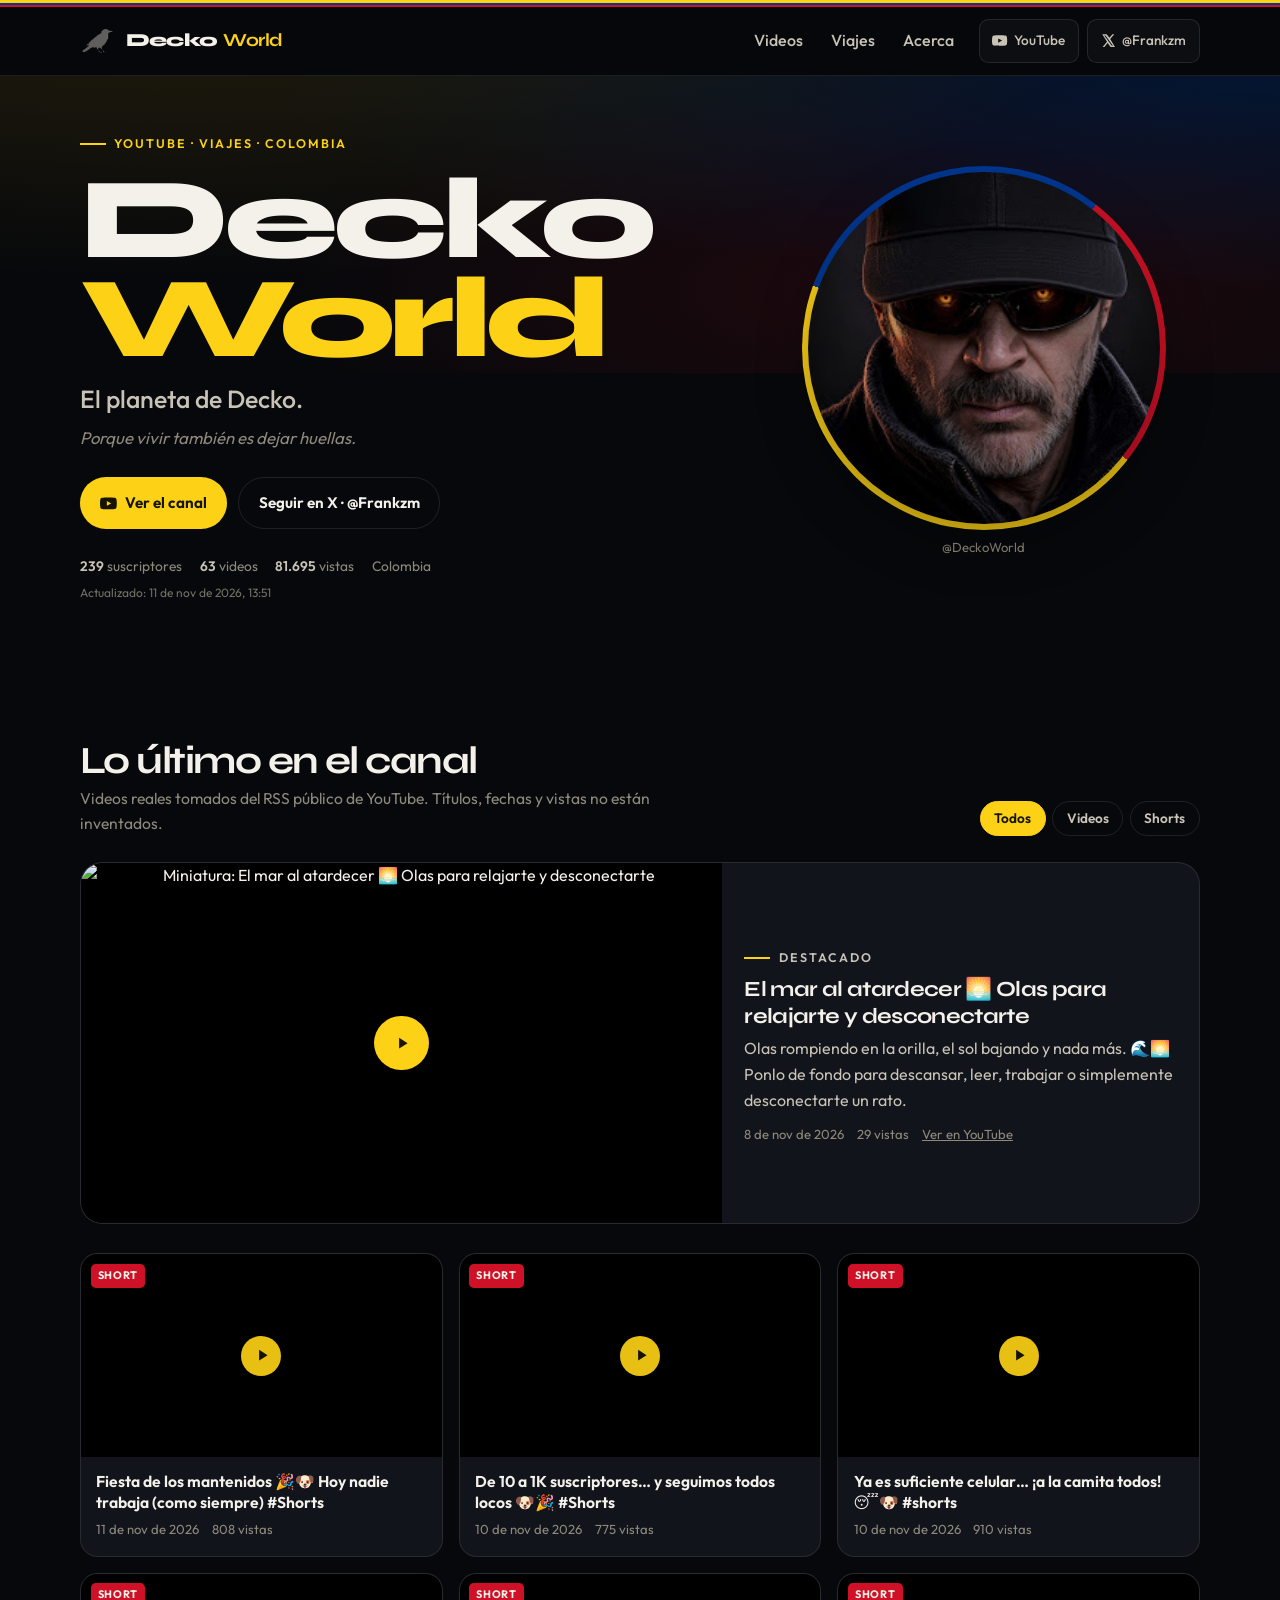
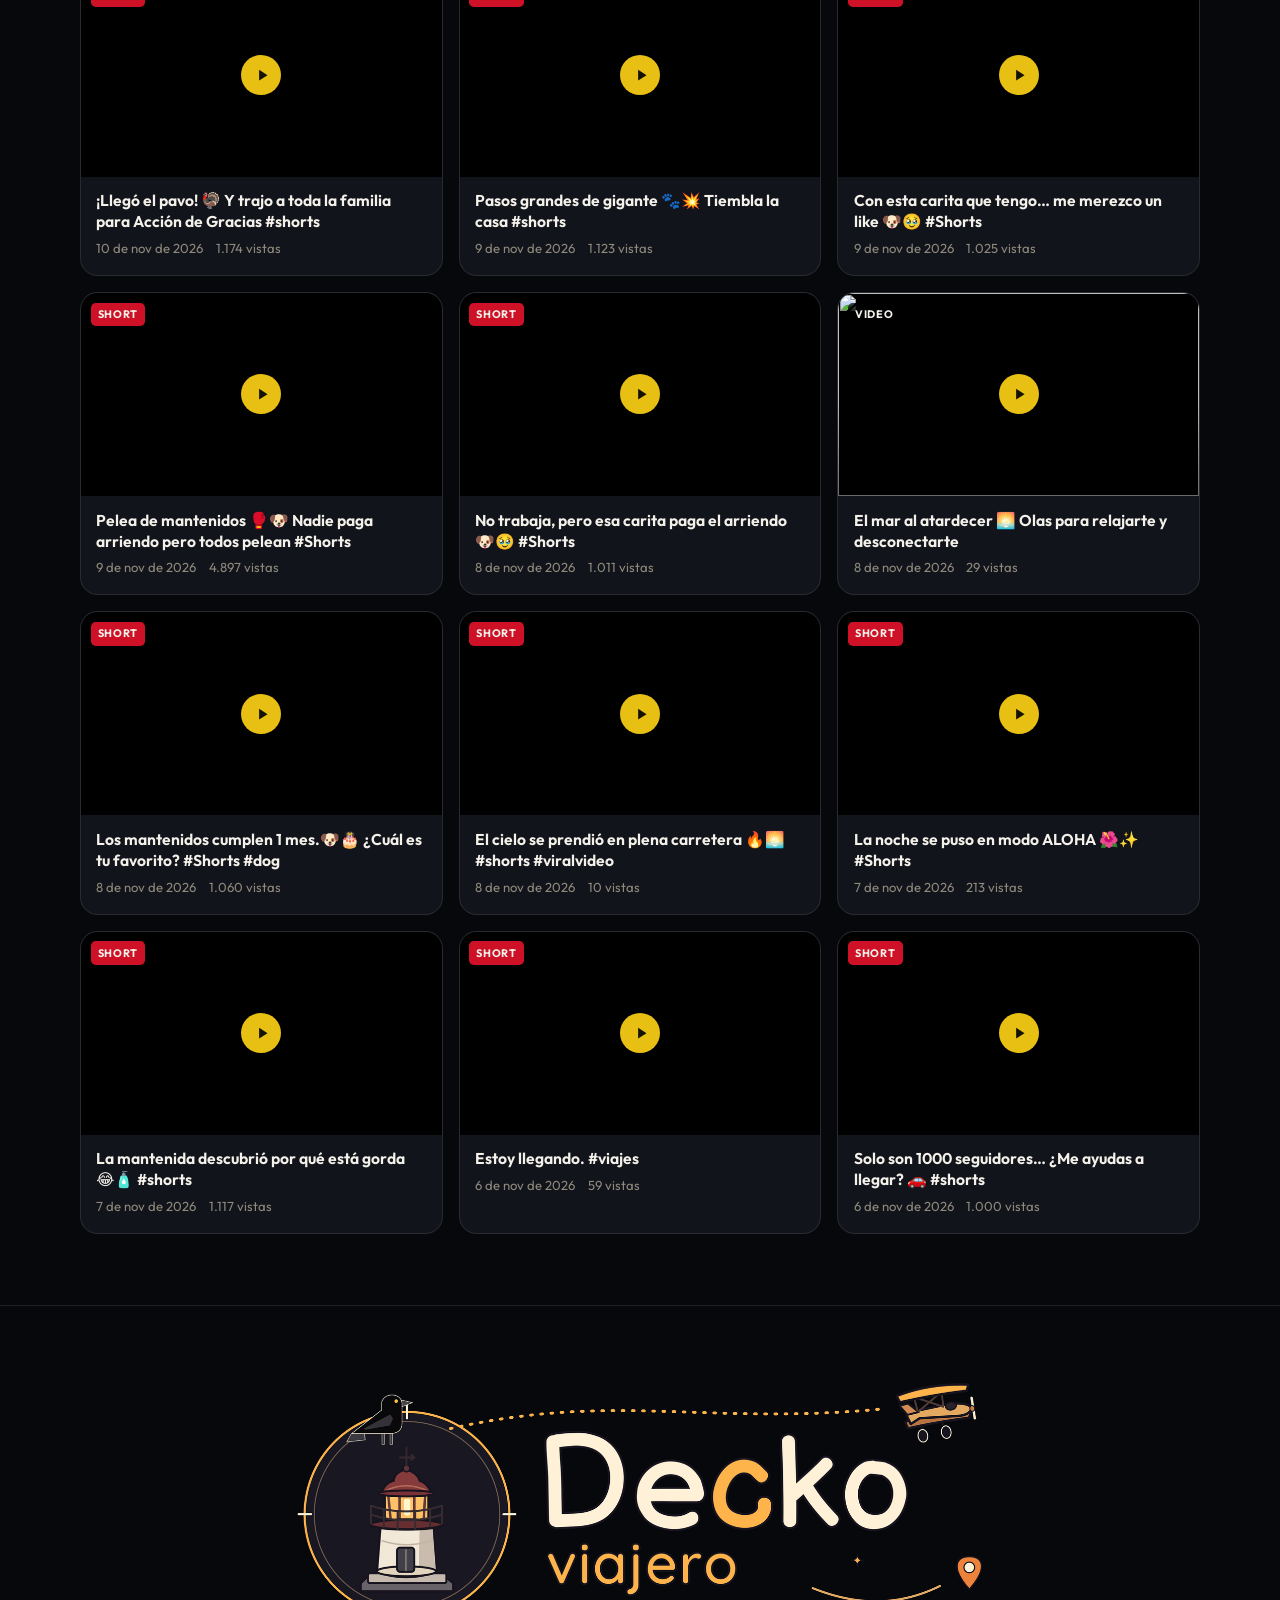
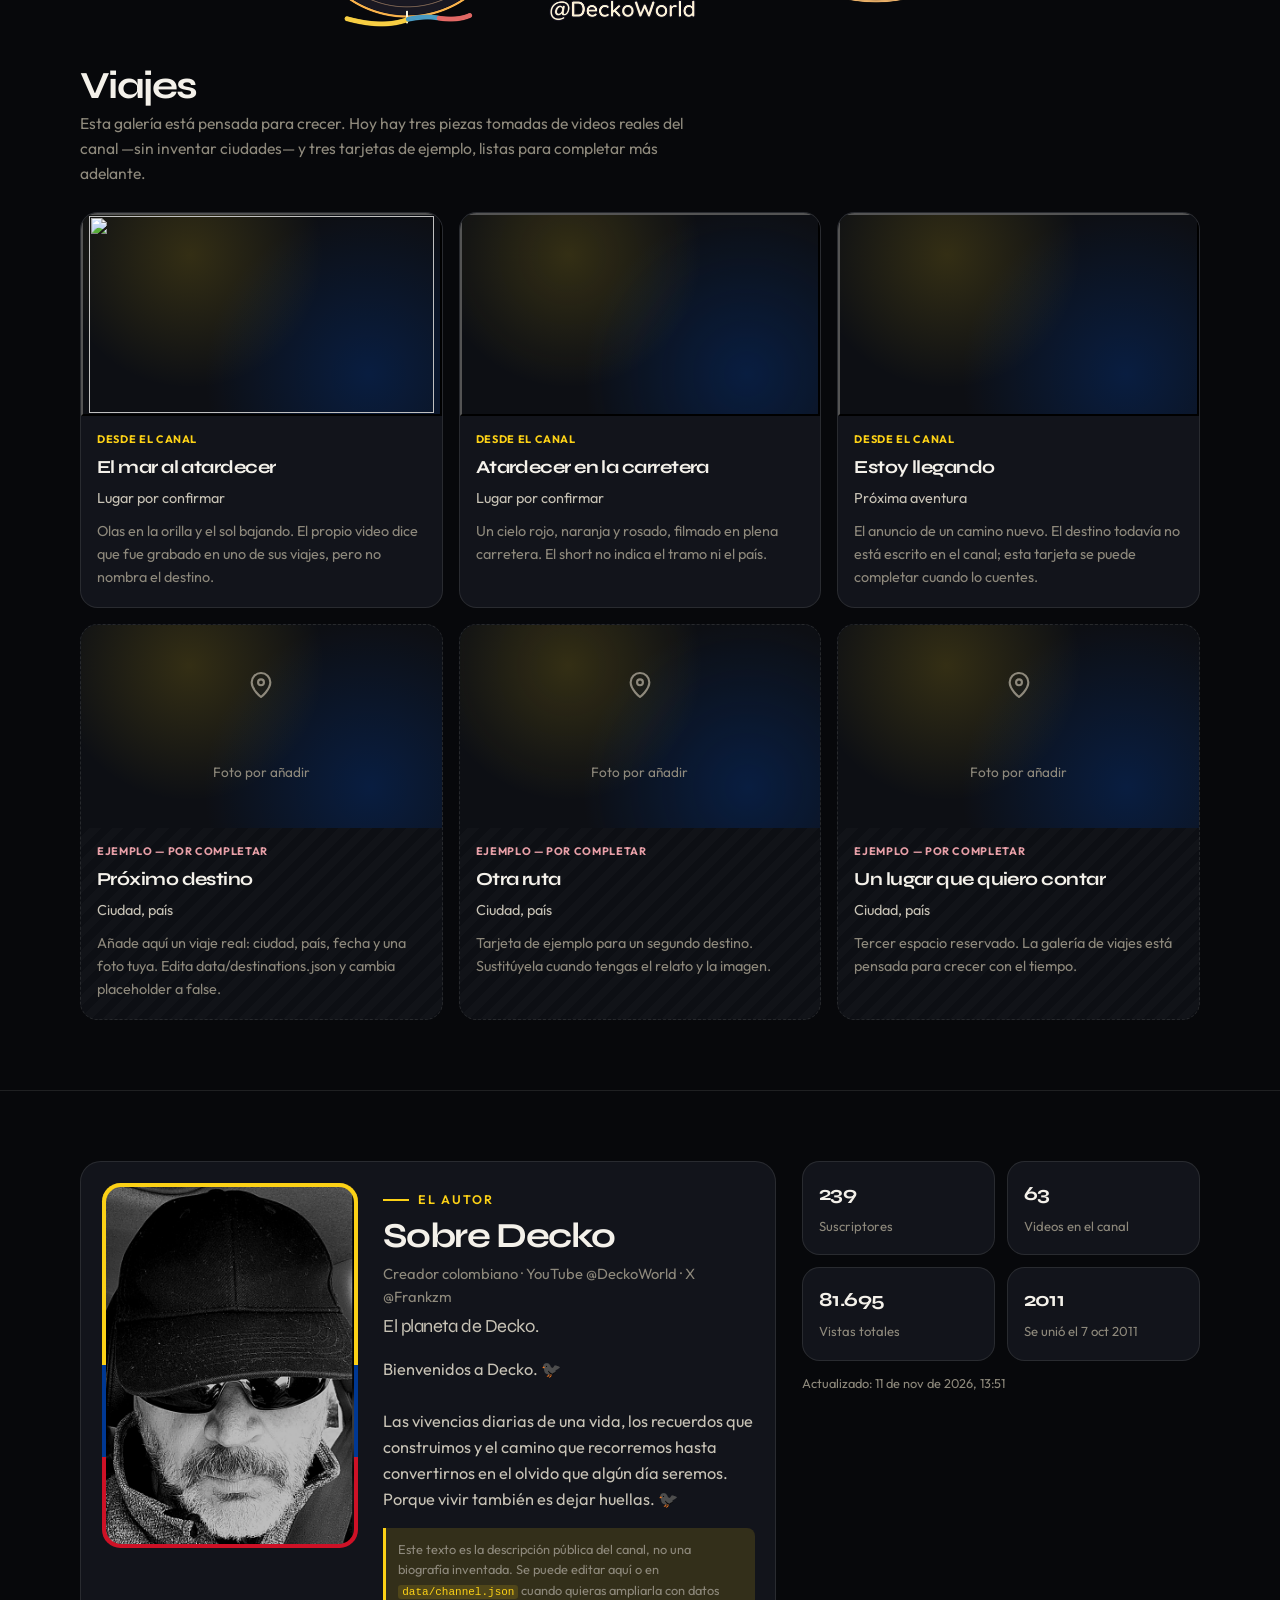
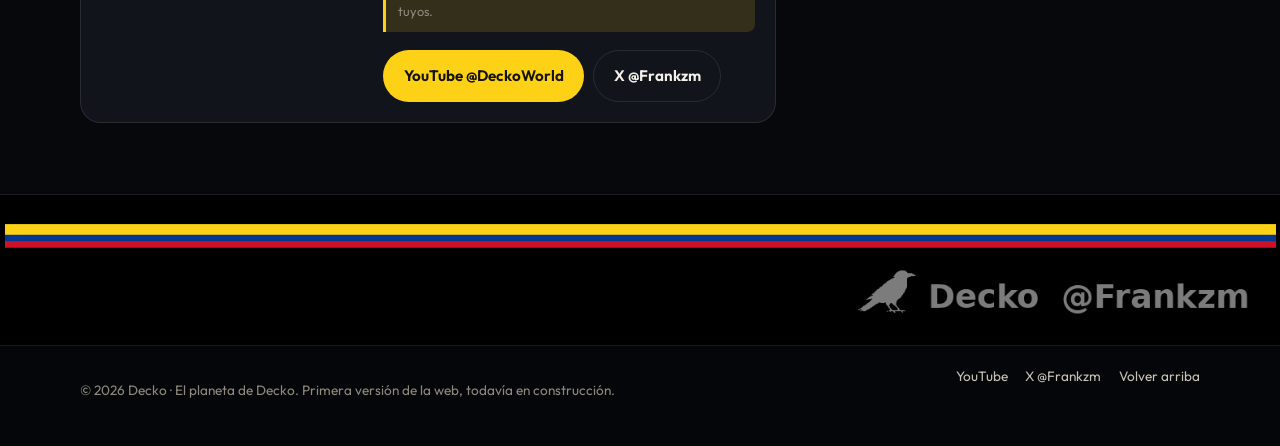
==== index.html @ 535eef6f "Preparar SEO para registrar el sitio en Google. Añade sitemap, robots.txt, canonical, descripción y " ====
<!DOCTYPE html>
<html lang="es">
<head>
  <meta charset="utf-8">
  <meta name="viewport" content="width=device-width, initial-scale=1">
  <title>Decko World · El planeta de Decko — Viajes y YouTube desde Colombia</title>
  <meta name="description" content="Decko World, El planeta de Decko: videos de YouTube, viajes y el sello Decko viajero. Creador colombiano en @DeckoWorld y X @Frankzm. Porque vivir también es dejar huellas.">
  <meta name="theme-color" content="#07080b">
  <link rel="canonical" href="https://decko-xu.github.io/deckoworld/">
  <meta property="og:title" content="Decko World · El planeta de Decko — Viajes y YouTube desde Colombia">
  <meta property="og:description" content="Decko World, El planeta de Decko: videos de YouTube, viajes y el sello Decko viajero. Creador colombiano en @DeckoWorld y X @Frankzm.">
  <meta property="og:type" content="website">
  <meta property="og:locale" content="es_CO">
  <meta property="og:url" content="https://decko-xu.github.io/deckoworld/">
  <meta property="og:image" content="https://decko-xu.github.io/deckoworld/assets/decko-viajero-og.jpg">
  <meta property="og:image:alt" content="Decko viajero @DeckoWorld">
  <meta property="og:image:width" content="1200">
  <meta property="og:image:height" content="630">
  <meta name="twitter:card" content="summary_large_image">
  <meta name="twitter:title" content="Decko World · El planeta de Decko — Viajes y YouTube desde Colombia">
  <meta name="twitter:description" content="Decko World, El planeta de Decko: videos de YouTube, viajes y el sello Decko viajero. Creador colombiano en @DeckoWorld y X @Frankzm.">
  <meta name="twitter:image" content="https://decko-xu.github.io/deckoworld/assets/decko-viajero-og.jpg">
  <link rel="icon" type="image/png" sizes="32x32" href="assets/favicon-32.png">
  <link rel="icon" type="image/png" sizes="16x16" href="assets/favicon-16.png">
  <link rel="apple-touch-icon" href="assets/apple-touch.png">
  <link rel="preconnect" href="https://fonts.googleapis.com">
  <link rel="preconnect" href="https://fonts.gstatic.com" crossorigin>
  <link rel="preconnect" href="https://i.ytimg.com">
  <link href="https://fonts.googleapis.com/css2?family=Outfit:wght@300;400;500;600;700&family=Syne:wght@600;700;800&display=swap" rel="stylesheet">
  <link rel="stylesheet" href="css/styles.css">
  <script type="application/ld+json">
  {
    "@context": "https://schema.org",
    "@graph": [
      {
        "@type": "WebSite",
        "name": "Decko World",
        "alternateName": ["El planeta de Decko", "Decko viajero"],
        "url": "https://decko-xu.github.io/deckoworld/",
        "inLanguage": "es",
        "description": "Decko World, El planeta de Decko: videos de YouTube, viajes y el sello Decko viajero desde Colombia.",
        "publisher": { "@id": "https://decko-xu.github.io/deckoworld/#person" }
      },
      {
        "@type": "Person",
        "@id": "https://decko-xu.github.io/deckoworld/#person",
        "name": "Decko",
        "alternateName": "Decko viajero",
        "url": "https://decko-xu.github.io/deckoworld/",
        "nationality": "CO",
        "sameAs": [
          "https://www.youtube.com/@DeckoWorld",
          "https://x.com/Frankzm"
        ]
      }
    ]
  }
  </script>
</head>
<body>
  <a class="skip" href="#contenido">Saltar al contenido</a>
  <div class="flag-bar" role="presentation"></div>

  <header class="site-header">
    <div class="wrap nav">
      <a class="logo" href="#inicio">
        <img class="logo-crow" src="assets/crow.png" alt="" width="64" height="48">
        <span>Decko <em>World</em></span>
      </a>
      <button class="menu-btn" type="button" aria-expanded="false" aria-controls="menu" data-menu-btn>
        <span class="burger" aria-hidden="true"><span></span><span></span><span></span></span>
        Menú
      </button>
      <nav class="site-nav" id="menu" data-menu>
        <a href="#videos">Videos</a>
        <a href="#viajes">Viajes</a>
        <a href="#acerca">Acerca</a>
        <div class="nav-social">
          <a class="chip-link" href="https://www.youtube.com/@DeckoWorld" target="_blank" rel="noopener noreferrer">
            <svg viewBox="0 0 24 24" aria-hidden="true"><path d="M23.5 6.2a3 3 0 0 0-2.1-2.1C19.5 3.6 12 3.6 12 3.6s-7.5 0-9.4.5A3 3 0 0 0 .5 6.2 31 31 0 0 0 0 12a31 31 0 0 0 .5 5.8 3 3 0 0 0 2.1 2.1c1.9.5 9.4.5 9.4.5s7.5 0 9.4-.5a3 3 0 0 0 2.1-2.1A31 31 0 0 0 24 12a31 31 0 0 0-.5-5.8zM9.8 15.5v-7l6.2 3.5-6.2 3.5z"/></svg>
            YouTube
          </a>
          <a class="chip-link" href="https://x.com/Frankzm" target="_blank" rel="noopener noreferrer">
            <svg viewBox="0 0 24 24" aria-hidden="true"><path d="M18.2 2H21l-6.5 7.4L22 22h-6.8l-4.7-6.2L5.3 22H2.5l7-8L2 2h7l4.2 5.6L18.2 2zm-1.2 18h1.9L7.1 3.9H5.1L17 20z"/></svg>
            @Frankzm
          </a>
        </div>
      </nav>
    </div>
  </header>

  <main id="contenido">
    <section class="hero" id="inicio">
      <div class="wrap hero-grid">
        <div>
          <p class="kicker">YouTube · Viajes · Colombia</p>
          <h1>Decko <span>World</span></h1>
          <p class="hero-sub">El planeta de Decko.</p>
          <p class="hero-tag">Porque vivir también es dejar huellas.</p>
          <div class="hero-actions">
            <a class="btn btn-primary" href="https://www.youtube.com/@DeckoWorld" target="_blank" rel="noopener noreferrer">
              <svg viewBox="0 0 24 24" aria-hidden="true"><path d="M23.5 6.2a3 3 0 0 0-2.1-2.1C19.5 3.6 12 3.6 12 3.6s-7.5 0-9.4.5A3 3 0 0 0 .5 6.2 31 31 0 0 0 0 12a31 31 0 0 0 .5 5.8 3 3 0 0 0 2.1 2.1c1.9.5 9.4.5 9.4.5s7.5 0 9.4-.5a3 3 0 0 0 2.1-2.1A31 31 0 0 0 24 12a31 31 0 0 0-.5-5.8zM9.8 15.5v-7l6.2 3.5-6.2 3.5z"/></svg>
              Ver el canal
            </a>
            <a class="btn btn-ghost" href="https://x.com/Frankzm" target="_blank" rel="noopener noreferrer">
              Seguir en X · @Frankzm
            </a>
          </div>
          <div class="hero-meta">
            <span><strong data-stat="subscribers">239</strong> suscriptores</span>
            <span><strong data-stat="videos">63</strong> videos</span>
            <span><strong data-stat="views">81.695</strong> vistas</span>
            <span>Colombia</span>
            <span class="hero-note" data-updated>Actualizado: 11 nov 2026, 13:51</span>
          </div>
        </div>
        <figure class="hero-portrait">
          <div class="hero-photo">
            <img src="assets/avatar.jpg" width="240" height="240" alt="Retrato de Decko, el avatar oficial del canal El planeta de Decko.">
          </div>
          <figcaption>@DeckoWorld</figcaption>
        </figure>
      </div>
    </section>

    <section class="section" id="videos">
      <div class="wrap">
        <div class="section-head">
          <div>
            <h2>Lo último en el canal</h2>
            <p class="lede">Videos reales tomados del RSS público de YouTube. Títulos, fechas y vistas no están inventados.</p>
          </div>
          <div class="filters" role="tablist" aria-label="Filtrar videos">
            <button class="filter-btn is-active" type="button" data-filter="all">Todos</button>
            <button class="filter-btn" type="button" data-filter="video">Videos</button>
            <button class="filter-btn" type="button" data-filter="short">Shorts</button>
          </div>
        </div>

        <article class="featured" data-featured hidden>
          <button class="featured-media" type="button" data-open-video>
            <img alt="" data-featured-thumb>
            <span class="play"><span class="play-icon"><svg viewBox="0 0 24 24" aria-hidden="true"><path d="M8 5v14l11-7z"/></svg></span></span>
          </button>
          <div class="featured-body">
            <p class="kicker" style="margin-bottom:0.5rem">Destacado</p>
            <h3 data-featured-title></h3>
            <p data-featured-desc></p>
            <div class="meta" data-featured-meta></div>
          </div>
        </article>

        <div class="video-grid" data-video-grid>
          <p class="empty-msg">Cargando los videos del canal…</p>
        </div>
      </div>
    </section>

    <section class="section" id="viajes">
      <div class="wrap">
        <div class="viajes-banner">
          <picture>
            <source srcset="assets/decko-viajero.webp" type="image/webp">
            <img src="assets/decko-viajero.png" width="1400" height="517" alt="Decko viajero @DeckoWorld, marca de viajes con faro, cuervo y avioneta.">
          </picture>
        </div>
        <div class="section-head">
          <div>
            <h2>Viajes</h2>
            <p class="lede">Esta galería está pensada para crecer. Hoy hay tres piezas tomadas de videos reales del canal —sin inventar ciudades— y tres tarjetas de ejemplo, listas para completar más adelante.</p>
          </div>
        </div>
        <div class="travel-grid" data-travel-grid>
          <p class="empty-msg">Cargando destinos…</p>
        </div>
      </div>
    </section>

    <section class="section" id="acerca">
      <div class="wrap about">
        <div class="about-card author-block">
          <figure class="author-portrait">
            <picture>
              <source srcset="assets/decko-autor.webp" type="image/webp">
              <img src="assets/decko-autor.jpg" width="556" height="800" alt="Retrato en blanco y negro de Decko, con gorra y gafas de sol.">
            </picture>
          </figure>
          <div class="author-copy">
            <p class="kicker">El autor</p>
            <h2>Sobre Decko</h2>
            <p class="author-role">Creador colombiano · YouTube @DeckoWorld · X @Frankzm</p>
            <p class="author-channel">El planeta de Decko.</p>
          <blockquote class="bio">Bienvenidos a Decko. 🐦‍⬛

Las vivencias diarias de una vida, los recuerdos que construimos y el camino que recorremos hasta convertirnos en el olvido que algún día seremos. Porque vivir también es dejar huellas. 🐦‍⬛</blockquote>
          <p class="edit-note">Este texto es la descripción pública del canal, no una biografía inventada. Se puede editar aquí o en <code>data/channel.json</code> cuando quieras ampliarla con datos tuyos.</p>
          <div class="about-links">
            <a class="btn btn-primary" href="https://www.youtube.com/@DeckoWorld" target="_blank" rel="noopener noreferrer">YouTube @DeckoWorld</a>
            <a class="btn btn-ghost" href="https://x.com/Frankzm" target="_blank" rel="noopener noreferrer">X @Frankzm</a>
          </div>
          </div>
        </div>
        <div class="stats-block">
          <div class="stats">
            <div class="stat"><b data-stat="subscribers">239</b><span>Suscriptores</span></div>
            <div class="stat"><b data-stat="videos">63</b><span>Videos en el canal</span></div>
            <div class="stat"><b data-stat="views">81.695</b><span>Vistas totales</span></div>
            <div class="stat"><b>2011</b><span>Se unió el 7 oct 2011</span></div>
          </div>
          <p class="updated-at" data-updated>Actualizado: 11 nov 2026, 13:51</p>
        </div>
      </div>
    </section>
  </main>

  <footer class="site-footer">
    <div class="watermark-wrap">
      <img src="assets/decko_watermark.png" width="1271" height="137" alt="Marca Decko @Frankzm, con las franjas de la bandera de Colombia y un cuervo.">
    </div>
    <div class="wrap footer-row">
      <p>© <span data-year>2026</span> Decko · El planeta de Decko. Primera versión de la web, todavía en construcción.</p>
      <div class="footer-links">
        <a href="https://www.youtube.com/@DeckoWorld" target="_blank" rel="noopener noreferrer">YouTube</a>
        <a href="https://x.com/Frankzm" target="_blank" rel="noopener noreferrer">X @Frankzm</a>
        <a href="#inicio">Volver arriba</a>
      </div>
    </div>
  </footer>

  <div class="lightbox" data-lightbox role="dialog" aria-modal="true" aria-labelledby="lightbox-title" hidden>
    <div class="lightbox-inner">
      <div class="lightbox-bar">
        <strong id="lightbox-title" data-lightbox-title></strong>
        <button type="button" class="lightbox-close" data-lightbox-close>Cerrar</button>
      </div>
      <div class="lightbox-frame" data-lightbox-frame></div>
    </div>
  </div>

  <script src="js/main.js" defer></script>
</body>
</html>
---- css/styles.css ----
/* Decko World — primera versión estática
   Paleta: fondo oscuro + acentos de la bandera de Colombia
   (amarillo #FCD116, azul #003893, rojo #CE1126)
*/

:root {
  --bg: #07080b;
  --bg-2: #0d0f14;
  --bg-card: #12141b;
  --bg-card-hover: #181b24;
  --ink: #f4f1ea;
  --ink-soft: #c8c3b6;
  --muted: #8e897c;
  --line: rgba(244, 241, 234, 0.1);
  --yellow: #fcd116;
  --yellow-dim: rgba(252, 209, 22, 0.14);
  --blue: #003893;
  --blue-bright: #3d6fe0;
  --red: #ce1126;
  --ring: 0 0 0 3px var(--bg), 0 0 0 6px var(--yellow);
  --font-display: "Syne", "Segoe UI", sans-serif;
  --font: "Outfit", "Segoe UI", system-ui, sans-serif;
  --wrap: 1120px;
  --header: 4.25rem;
  --radius: 1.1rem;
  --shadow: 0 20px 50px rgba(0, 0, 0, 0.35);
}

*,
*::before,
*::after { box-sizing: border-box; }

html {
  scroll-behavior: smooth;
  scroll-padding-top: calc(var(--header) + 12px);
}

html, body { margin: 0; padding: 0; }

body {
  font-family: var(--font);
  background: var(--bg);
  color: var(--ink);
  line-height: 1.6;
  min-height: 100vh;
  -webkit-font-smoothing: antialiased;
  text-rendering: optimizeLegibility;
}

img { max-width: 100%; height: auto; display: block; }
button, a { -webkit-tap-highlight-color: transparent; }
a { color: inherit; }

:focus-visible {
  outline: 3px solid var(--yellow);
  outline-offset: 3px;
}

.skip {
  position: absolute;
  left: 1rem;
  top: -4rem;
  background: var(--yellow);
  color: #111;
  padding: 0.6rem 1rem;
  font-weight: 600;
  z-index: 200;
  border-radius: 0 0 0.5rem 0.5rem;
}
.skip:focus { top: 0; }

.wrap {
  width: min(var(--wrap), calc(100% - 2rem));
  margin-inline: auto;
}

/* Bandera */
.flag-bar {
  height: 7px;
  background:
    linear-gradient(
      to bottom,
      #fcd116 0 50%,
      #003893 50% 75%,
      #ce1126 75% 100%
    );
  position: sticky;
  top: 0;
  z-index: 60;
}

/* Header */
.site-header {
  position: sticky;
  top: 7px;
  z-index: 50;
  background: rgba(7, 8, 11, 0.82);
  backdrop-filter: blur(18px) saturate(1.2);
  -webkit-backdrop-filter: blur(18px) saturate(1.2);
  border-bottom: 1px solid var(--line);
}

.nav {
  display: flex;
  align-items: center;
  justify-content: space-between;
  min-height: var(--header);
  gap: 1rem;
}

.logo {
  display: flex;
  align-items: center;
  gap: 0.7rem;
  text-decoration: none;
  font-family: var(--font-display);
  font-weight: 800;
  font-size: 1.15rem;
  letter-spacing: -0.03em;
  flex-shrink: 0;
}

.logo-crow {
  width: 2.15rem;
  height: 2.15rem;
  object-fit: contain;
}

.logo em {
  font-style: normal;
  color: var(--yellow);
  font-weight: 700;
}

.menu-btn {
  display: inline-flex;
  align-items: center;
  gap: 0.45rem;
  background: transparent;
  color: var(--ink);
  border: 1px solid var(--line);
  border-radius: 999px;
  padding: 0.45rem 0.8rem;
  font: inherit;
  font-size: 0.9rem;
  cursor: pointer;
}

.menu-btn .burger {
  width: 1.05rem;
  height: 0.7rem;
  display: flex;
  flex-direction: column;
  justify-content: space-between;
}
.menu-btn .burger span {
  display: block;
  height: 2px;
  background: var(--ink);
  border-radius: 2px;
}

.site-nav {
  display: none;
  position: absolute;
  top: calc(7px + var(--header));
  left: 0;
  right: 0;
  background: rgba(10, 11, 16, 0.97);
  border-bottom: 1px solid var(--line);
  padding: 0.75rem 1rem 1.1rem;
  flex-direction: column;
  gap: 0.35rem;
}

.site-nav.is-open { display: flex; }

.site-nav a {
  text-decoration: none;
  padding: 0.65rem 0.8rem;
  border-radius: 0.6rem;
  color: var(--ink-soft);
  font-weight: 500;
}

.site-nav a:hover,
.site-nav a:focus-visible { color: var(--ink); background: var(--yellow-dim); }

.nav-social {
  display: flex;
  gap: 0.5rem;
  padding-top: 0.5rem;
}

.chip-link {
  display: inline-flex;
  align-items: center;
  gap: 0.4rem;
  text-decoration: none;
  border: 1px solid var(--line);
  border-radius: 999px;
  padding: 0.45rem 0.8rem;
  font-size: 0.85rem;
  font-weight: 600;
  color: var(--ink);
  background: rgba(255,255,255,0.03);
}
.chip-link:hover { border-color: var(--yellow); color: var(--yellow); }
.chip-link svg { width: 0.95rem; height: 0.95rem; fill: currentColor; }

/* Hero */
.hero {
  position: relative;
  overflow: hidden;
  padding: 2.4rem 0 3.2rem;
}

.hero::before {
  content: "";
  position: absolute;
  inset: -20% -10% auto;
  height: 70%;
  background:
    radial-gradient(ellipse at 20% 0%, rgba(252, 209, 22, 0.12), transparent 55%),
    radial-gradient(ellipse at 90% 30%, rgba(0, 56, 147, 0.28), transparent 50%),
    radial-gradient(ellipse at 70% 80%, rgba(206, 17, 38, 0.12), transparent 45%);
  pointer-events: none;
}

.hero-grid {
  position: relative;
  display: grid;
  gap: 2rem;
  align-items: center;
}

.kicker {
  display: inline-flex;
  align-items: center;
  gap: 0.55rem;
  color: var(--yellow);
  font-weight: 600;
  font-size: 0.78rem;
  letter-spacing: 0.16em;
  text-transform: uppercase;
  margin: 0 0 1rem;
}

.kicker::before {
  content: "";
  width: 1.6rem;
  height: 2px;
  background: var(--yellow);
}

.hero h1 {
  font-family: var(--font-display);
  font-weight: 800;
  font-size: clamp(3rem, 14vw, 7.2rem);
  letter-spacing: -0.05em;
  line-height: 0.86;
  margin: 0 0 0.7rem;
}

.hero h1 span {
  display: block;
  color: var(--yellow);
}

.hero-sub {
  margin: 0 0 0.35rem;
  font-size: clamp(1.15rem, 3vw, 1.55rem);
  font-weight: 500;
  color: var(--ink-soft);
}

.hero-tag {
  margin: 0 0 1.6rem;
  max-width: 28rem;
  font-size: 1.05rem;
  color: var(--muted);
  font-style: italic;
}

.hero-actions {
  display: flex;
  flex-wrap: wrap;
  gap: 0.7rem;
  margin-bottom: 1.6rem;
}

.btn {
  display: inline-flex;
  align-items: center;
  justify-content: center;
  gap: 0.5rem;
  text-decoration: none;
  border-radius: 999px;
  padding: 0.8rem 1.2rem;
  font-weight: 650;
  font-size: 0.95rem;
  border: 1px solid transparent;
  cursor: pointer;
  transition: transform 0.15s ease, background 0.15s ease, border-color 0.15s ease;
}
.btn:hover { transform: translateY(-1px); }
.btn svg { width: 1.05rem; height: 1.05rem; fill: currentColor; }

.btn-primary {
  background: var(--yellow);
  color: #161400;
}
.btn-primary:hover { background: #ffe15a; }

.btn-ghost {
  background: transparent;
  color: var(--ink);
  border-color: var(--line);
}
.btn-ghost:hover { border-color: var(--ink-soft); }

.hero-meta {
  display: flex;
  flex-wrap: wrap;
  gap: 0.4rem 1.1rem;
  color: var(--muted);
  font-size: 0.86rem;
}
.hero-meta strong { color: var(--ink-soft); font-weight: 600; }
.hero-note { width: 100%; font-size: 0.75rem; opacity: 0.8; }

.hero-portrait {
  justify-self: center;
  width: min(18rem, 70vw);
}

.hero-photo {
  position: relative;
}

.hero-photo img {
  width: 100%;
  aspect-ratio: 1;
  object-fit: cover;
  border-radius: 50%;
  box-shadow: var(--shadow);
  position: relative;
  z-index: 1;
}

.hero-photo::before {
  content: "";
  position: absolute;
  inset: -6px;
  border-radius: 50%;
  background: conic-gradient(
    from 200deg,
    #fcd116 0 25%,
    #003893 25% 55%,
    #ce1126 55% 80%,
    #fcd116 80% 100%
  );
}

.hero-portrait figcaption {
  text-align: center;
  margin-top: 0.8rem;
  color: var(--muted);
  font-size: 0.82rem;
}

/* Sections */
.section { padding: 3.4rem 0; }
.section + .section { border-top: 1px solid var(--line); }

.section-head {
  display: flex;
  flex-wrap: wrap;
  align-items: end;
  justify-content: space-between;
  gap: 1rem;
  margin-bottom: 1.6rem;
}

.section-head h2 {
  font-family: var(--font-display);
  font-size: clamp(1.7rem, 4vw, 2.4rem);
  letter-spacing: -0.04em;
  margin: 0 0 0.25rem;
  line-height: 1.1;
}

.lede {
  margin: 0;
  color: var(--muted);
  max-width: 38rem;
  font-size: 0.98rem;
}

.filters {
  display: flex;
  flex-wrap: wrap;
  gap: 0.4rem;
}

.filter-btn {
  background: transparent;
  color: var(--ink-soft);
  border: 1px solid var(--line);
  border-radius: 999px;
  padding: 0.35rem 0.85rem;
  font: inherit;
  font-size: 0.85rem;
  font-weight: 600;
  cursor: pointer;
}
.filter-btn:hover { border-color: var(--ink-soft); }
.filter-btn.is-active {
  background: var(--yellow);
  color: #161400;
  border-color: var(--yellow);
}

/* Featured video */
.featured {
  display: grid;
  gap: 1.2rem;
  margin-bottom: 1.8rem;
  background: var(--bg-card);
  border: 1px solid var(--line);
  border-radius: calc(var(--radius) + 0.3rem);
  overflow: hidden;
}

.featured-media {
  position: relative;
  aspect-ratio: 16 / 9;
  background: #000;
  cursor: pointer;
  border: 0;
  padding: 0;
  display: block;
  width: 100%;
  color: inherit;
}

.featured-media img {
  width: 100%;
  height: 100%;
  object-fit: cover;
}

.play {
  position: absolute;
  inset: 0;
  display: grid;
  place-items: center;
  background: linear-gradient(to top, rgba(0,0,0,0.45), transparent 50%);
}

.play-icon {
  width: 3.4rem;
  height: 3.4rem;
  border-radius: 50%;
  background: var(--yellow);
  color: #161400;
  display: grid;
  place-items: center;
  box-shadow: var(--shadow);
  transition: transform 0.15s ease;
}
.play-icon svg { width: 1.15rem; height: 1.15rem; margin-left: 2px; fill: currentColor; }
.featured-media:hover .play-icon,
.card-media:hover .play-icon { transform: scale(1.06); }

.featured-body { padding: 0 1.2rem 1.3rem; }
.featured-body h3 {
  font-family: var(--font-display);
  font-size: 1.35rem;
  letter-spacing: -0.03em;
  margin: 0 0 0.4rem;
  line-height: 1.25;
}
.featured-body p { margin: 0 0 0.7rem; color: var(--ink-soft); }
.meta { color: var(--muted); font-size: 0.82rem; display: flex; flex-wrap: wrap; gap: 0.35rem 0.8rem; }

/* Video grid */
.video-grid {
  display: grid;
  grid-template-columns: 1fr;
  gap: 1rem;
}

.video-card {
  background: var(--bg-card);
  border: 1px solid var(--line);
  border-radius: var(--radius);
  overflow: hidden;
  display: flex;
  flex-direction: column;
  transition: border-color 0.15s ease, background 0.15s ease, transform 0.15s ease;
}
.video-card:hover {
  border-color: rgba(252, 209, 22, 0.35);
  background: var(--bg-card-hover);
  transform: translateY(-2px);
}

.card-media {
  position: relative;
  aspect-ratio: 16 / 9;
  background: #000;
  padding: 0;
  border: 0;
  cursor: pointer;
  display: block;
  width: 100%;
  color: inherit;
  overflow: hidden;
}
.card-media img { width: 100%; height: 100%; object-fit: cover; }
.video-card[data-type="short"] .card-media img {
  transform: scale(1.78);
  transform-origin: center center;
}
.card-media .play-icon { width: 2.5rem; height: 2.5rem; opacity: 0.92; }

.badge {
  position: absolute;
  top: 0.6rem;
  left: 0.6rem;
  background: rgba(0,0,0,0.72);
  color: var(--ink);
  font-size: 0.68rem;
  font-weight: 700;
  letter-spacing: 0.06em;
  text-transform: uppercase;
  padding: 0.2rem 0.45rem;
  border-radius: 0.3rem;
}
.badge-short { background: var(--red); }

.video-card .body { padding: 0.85rem 0.95rem 1rem; flex: 1; display: flex; flex-direction: column; gap: 0.35rem; }
.video-card h3 {
  font-size: 0.98rem;
  font-weight: 650;
  line-height: 1.35;
  margin: 0;
}
.video-card h3 a { text-decoration: none; }
.video-card h3 a:hover { color: var(--yellow); }

.empty-msg {
  color: var(--muted);
  grid-column: 1 / -1;
  padding: 1rem 0;
}

/* Viajes */
.travel-grid {
  display: grid;
  grid-template-columns: 1fr;
  gap: 1rem;
}

.travel-card {
  background: var(--bg-card);
  border: 1px solid var(--line);
  border-radius: var(--radius);
  overflow: hidden;
  display: flex;
  flex-direction: column;
  min-height: 100%;
}
.travel-card:hover { border-color: rgba(252, 209, 22, 0.35); }

.travel-card.is-placeholder {
  border-style: dashed;
  background:
    repeating-linear-gradient(
      -45deg,
      transparent,
      transparent 8px,
      rgba(255,255,255,0.015) 8px,
      rgba(255,255,255,0.015) 16px
    ),
    var(--bg-2);
}

.travel-visual {
  aspect-ratio: 16 / 9;
  background:
    radial-gradient(circle at 30% 20%, rgba(252,209,22,0.16), transparent 45%),
    radial-gradient(circle at 80% 80%, rgba(0,56,147,0.35), transparent 50%),
    var(--bg-2);
  position: relative;
  display: block;
  color: inherit;
  text-decoration: none;
  overflow: hidden;
}
.travel-visual img { width: 100%; height: 100%; object-fit: cover; }
.travel-visual.is-short-thumb img {
  transform: scale(1.78);
  transform-origin: center center;
}

.travel-ph {
  position: absolute;
  inset: 0;
  display: grid;
  place-items: center;
  color: var(--muted);
  text-align: center;
  padding: 1rem;
  font-size: 0.85rem;
}
.travel-ph svg { width: 2rem; height: 2rem; margin-bottom: 0.35rem; stroke: currentColor; fill: none; }

.travel-card .body { padding: 0.95rem 1rem 1.1rem; display: flex; flex-direction: column; gap: 0.3rem; flex: 1; }
.travel-card .tag {
  align-self: flex-start;
  font-size: 0.68rem;
  font-weight: 700;
  letter-spacing: 0.06em;
  text-transform: uppercase;
  color: var(--yellow);
}
.travel-card.is-placeholder .tag { color: #e8a0a8; }
.travel-card h3 { margin: 0; font-size: 1.15rem; font-family: var(--font-display); letter-spacing: -0.03em; }
.place { color: var(--ink-soft); font-size: 0.9rem; margin: 0; }
.travel-card .blurb { color: var(--muted); font-size: 0.9rem; margin: 0.3rem 0 0; }

/* About */
.about {
  display: grid;
  gap: 1.6rem;
}

.about-card {
  background: var(--bg-card);
  border: 1px solid var(--line);
  border-radius: calc(var(--radius) + 0.2rem);
  padding: 1.3rem;
}

.about-id {
  display: flex;
  gap: 1rem;
  align-items: center;
  margin-bottom: 1rem;
}
.about-id img {
  width: 4.6rem;
  height: 4.6rem;
  border-radius: 50%;
  object-fit: cover;
  box-shadow: 0 0 0 3px var(--bg-card), 0 0 0 5px var(--yellow);
}
.about-id h3 { margin: 0; font-family: var(--font-display); letter-spacing: -0.03em; font-size: 1.3rem; }
.about-id p { margin: 0.15rem 0 0; color: var(--muted); font-size: 0.9rem; }

.bio {
  margin: 0;
  color: var(--ink-soft);
  white-space: pre-line;
  font-size: 1.02rem;
}

.edit-note {
  margin: 1rem 0 0;
  font-size: 0.8rem;
  color: var(--muted);
  padding: 0.65rem 0.75rem;
  border-left: 3px solid var(--yellow);
  background: var(--yellow-dim);
  border-radius: 0 0.5rem 0.5rem 0;
}


.about-links { display: flex; flex-wrap: wrap; gap: 0.6rem; margin-top: 1.1rem; }

/* Viajes banner — the logo already has a transparent background */
.viajes-banner {
  display: flex;
  justify-content: center;
  margin: 0 0 1.8rem;
}
.viajes-banner picture {
  width: min(44rem, 100%);
}
.viajes-banner img {
  width: 100%;
  height: auto;
  display: block;
}

/* Author portrait in Acerca */
.author-block {
  display: grid;
  gap: 1.25rem;
}
.author-portrait {
  margin: 0 auto;
  width: min(16rem, 72%);
  padding: 4px;
  border-radius: 1.15rem;
  background: linear-gradient(
    180deg,
    #fcd116 0 50%,
    #003893 50% 75%,
    #ce1126 75% 100%
  );
}
.author-portrait picture,
.author-portrait img {
  display: block;
  width: 100%;
  height: auto;
  border-radius: 0.95rem;
}
.author-copy h2 {
  font-family: var(--font-display);
  font-size: clamp(1.7rem, 4vw, 2.2rem);
  letter-spacing: -0.04em;
  margin: 0 0 0.35rem;
  line-height: 1.1;
}
.author-copy .kicker { margin-bottom: 0.45rem; }
.author-role {
  margin: 0 0 0.2rem;
  color: var(--muted);
  font-size: 0.92rem;
}
.author-channel {
  margin: 0 0 0.9rem;
  font-family: var(--font-display);
  font-size: 1.15rem;
  letter-spacing: -0.03em;
  color: var(--ink-soft);
}
@media (min-width: 720px) {
  .author-block {
    grid-template-columns: 16rem 1fr;
    align-items: start;
    gap: 1.6rem;
  }
  .author-portrait { width: 100%; margin: 0; }
}


.stats {
  display: grid;
  grid-template-columns: 1fr 1fr;
  gap: 0.7rem;
}
.stat {
  background: var(--bg-card);
  border: 1px solid var(--line);
  border-radius: var(--radius);
  padding: 1rem;
}
.stat b {
  display: block;
  font-family: var(--font-display);
  font-size: 1.25rem;
  letter-spacing: -0.03em;
  margin-bottom: 0.15rem;
}
.stat span { color: var(--muted); font-size: 0.82rem; }

.stats-block { display: grid; gap: 0.75rem; align-content: start; }
.updated-at {
  margin: 0;
  color: var(--muted);
  font-size: 0.8rem;
}

/* Footer */
.site-footer {
  border-top: 1px solid var(--line);
  padding: 0 0 2rem;
  background: #05060a;
}

.watermark-wrap {
  display: flex;
  justify-content: center;
  background: #000;
  border-bottom: 1px solid var(--line);
  padding: 0.4rem 0;
}
.watermark-wrap img {
  width: min(100%, 1271px);
  height: auto;
}

@media (max-width: 719px) {
  .watermark-wrap img {
    width: 100%;
    height: 3.6rem;
    object-fit: cover;
    object-position: right center;
  }
}

.footer-row {
  display: flex;
  flex-wrap: wrap;
  justify-content: space-between;
  gap: 0.8rem 1.5rem;
  padding-top: 1.3rem;
  color: var(--muted);
  font-size: 0.85rem;
}
.footer-row a { color: var(--ink-soft); text-decoration: none; }
.footer-row a:hover { color: var(--yellow); }
.footer-links { display: flex; flex-wrap: wrap; gap: 0.8rem 1.1rem; }

/* Lightbox */
.lightbox {
  position: fixed;
  inset: 0;
  background: rgba(0,0,0,0.84);
  z-index: 80;
  display: none;
  place-items: center;
  padding: 1rem;
}
.lightbox.is-open { display: grid; }

.lightbox-inner {
  width: min(960px, 100%);
  background: #000;
  border-radius: 0.8rem;
  overflow: hidden;
  box-shadow: var(--shadow);
}

.lightbox-bar {
  display: flex;
  justify-content: space-between;
  align-items: center;
  gap: 1rem;
  padding: 0.65rem 0.8rem;
  background: #111;
  color: var(--ink-soft);
  font-size: 0.9rem;
}
.lightbox-bar strong { color: var(--ink); font-weight: 600; }
.lightbox-close {
  background: transparent;
  border: 1px solid var(--line);
  color: var(--ink);
  border-radius: 999px;
  padding: 0.3rem 0.75rem;
  font: inherit;
  cursor: pointer;
}
.lightbox-frame {
  position: relative;
  aspect-ratio: 16 / 9;
  background: #000;
}
.lightbox-frame iframe {
  position: absolute;
  inset: 0;
  width: 100%;
  height: 100%;
  border: 0;
}

body.no-scroll { overflow: hidden; }

/* Desktop */
@media (min-width: 720px) {
  .video-grid,
  .travel-grid { grid-template-columns: repeat(2, 1fr); }
  .hero { padding: 3.2rem 0 4.2rem; }
  .stats { grid-template-columns: repeat(2, 1fr); }
  .featured { grid-template-columns: 1.4fr 1fr; align-items: center; }
  .featured-body { padding: 1.4rem 1.4rem 1.4rem 0.2rem; }
}

@media (min-width: 960px) {
  .menu-btn { display: none; }
  .site-nav {
    display: flex;
    position: static;
    flex-direction: row;
    align-items: center;
    background: transparent;
    border: 0;
    padding: 0;
    gap: 0.15rem;
  }
  .nav-social { padding: 0 0 0 0.6rem; }
  .hero-grid { grid-template-columns: 1.15fr 0.7fr; gap: 3rem; }
  .video-grid { grid-template-columns: repeat(3, 1fr); }
  .travel-grid { grid-template-columns: repeat(3, 1fr); }
  .about { grid-template-columns: 1.4fr 0.8fr; align-items: start; }
  .section { padding: 4.4rem 0; }
  .hero-portrait { width: min(22rem, 100%); justify-self: end; }
}

@media (prefers-reduced-motion: reduce) {
  html { scroll-behavior: auto; }
  .btn, .video-card, .play-icon { transition: none; }
}

button.travel-visual,
button.featured-media,
button.card-media {
  font: inherit;
  color: inherit;
}

code {
  font-family: ui-monospace, SFMono-Regular, Menlo, Consolas, monospace;
  font-size: 0.86em;
  color: var(--yellow);
  background: var(--yellow-dim);
  padding: 0.1em 0.35em;
  border-radius: 0.3em;
}
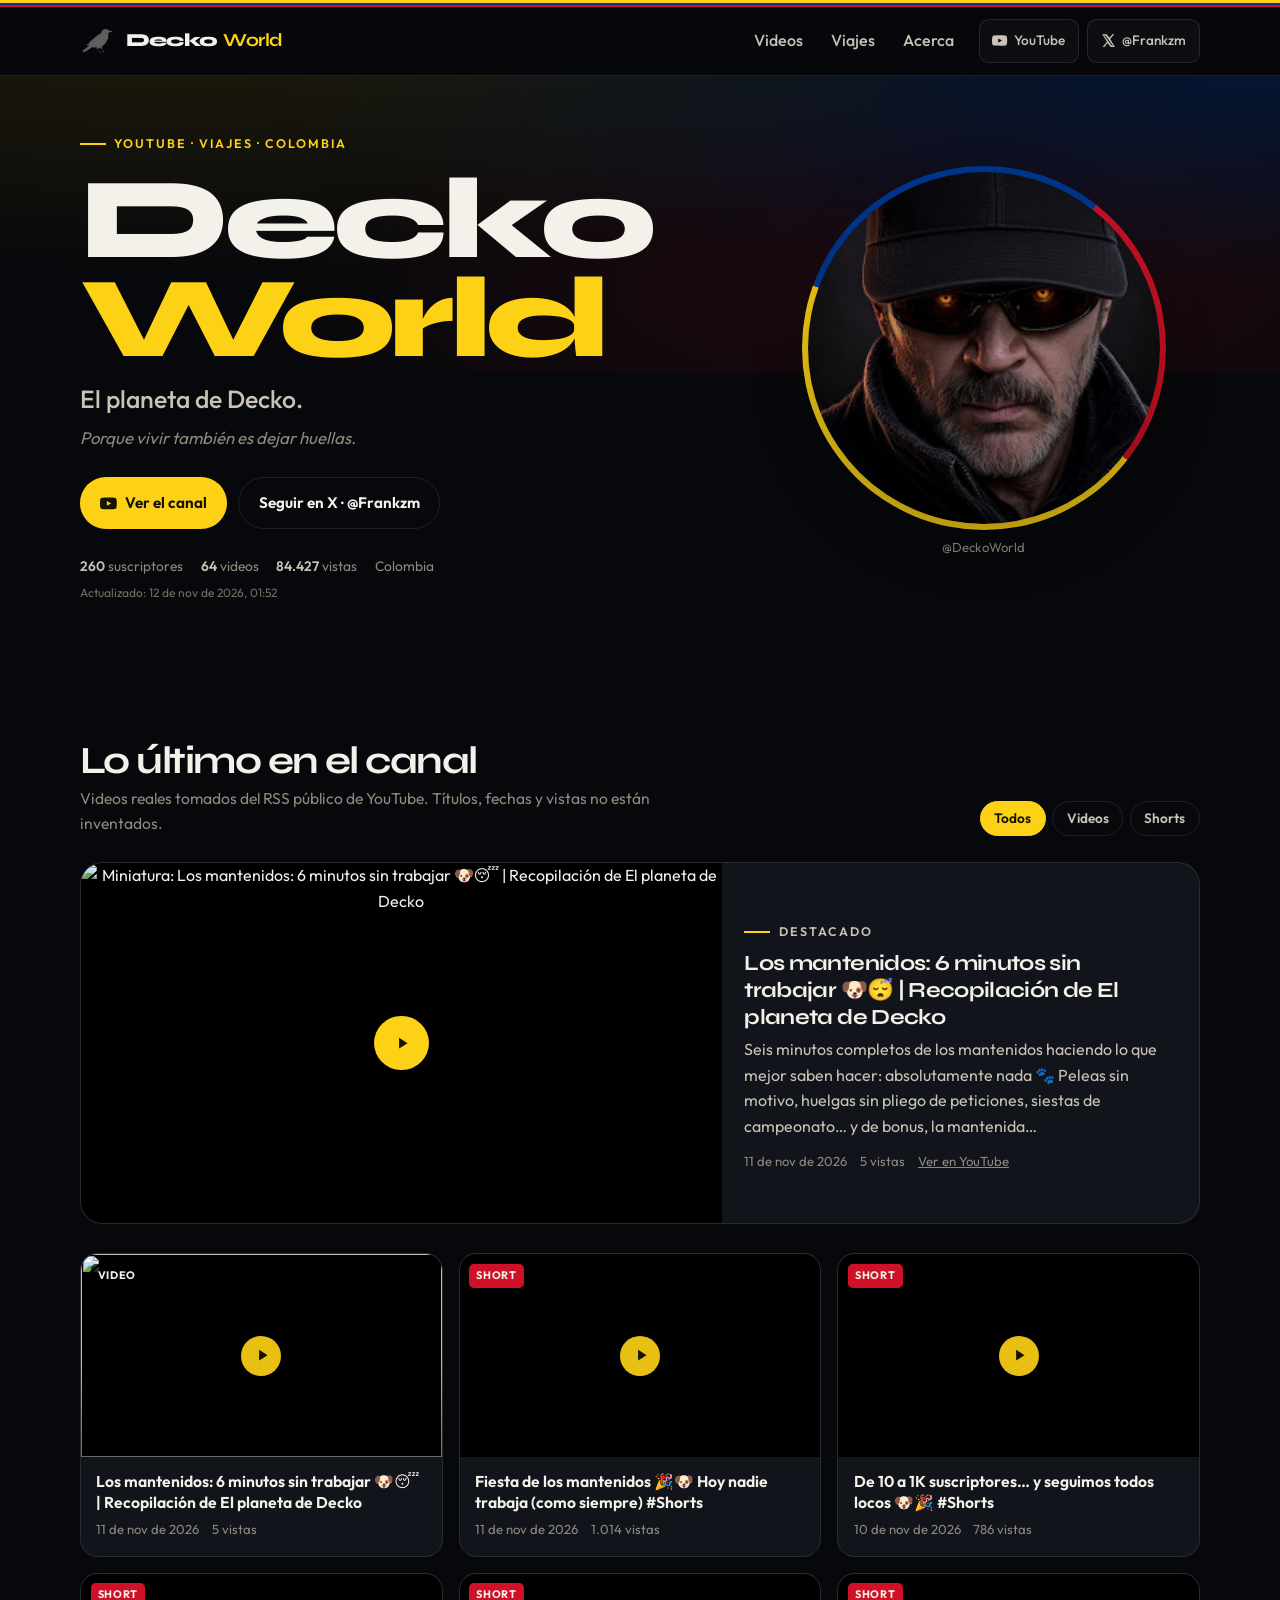
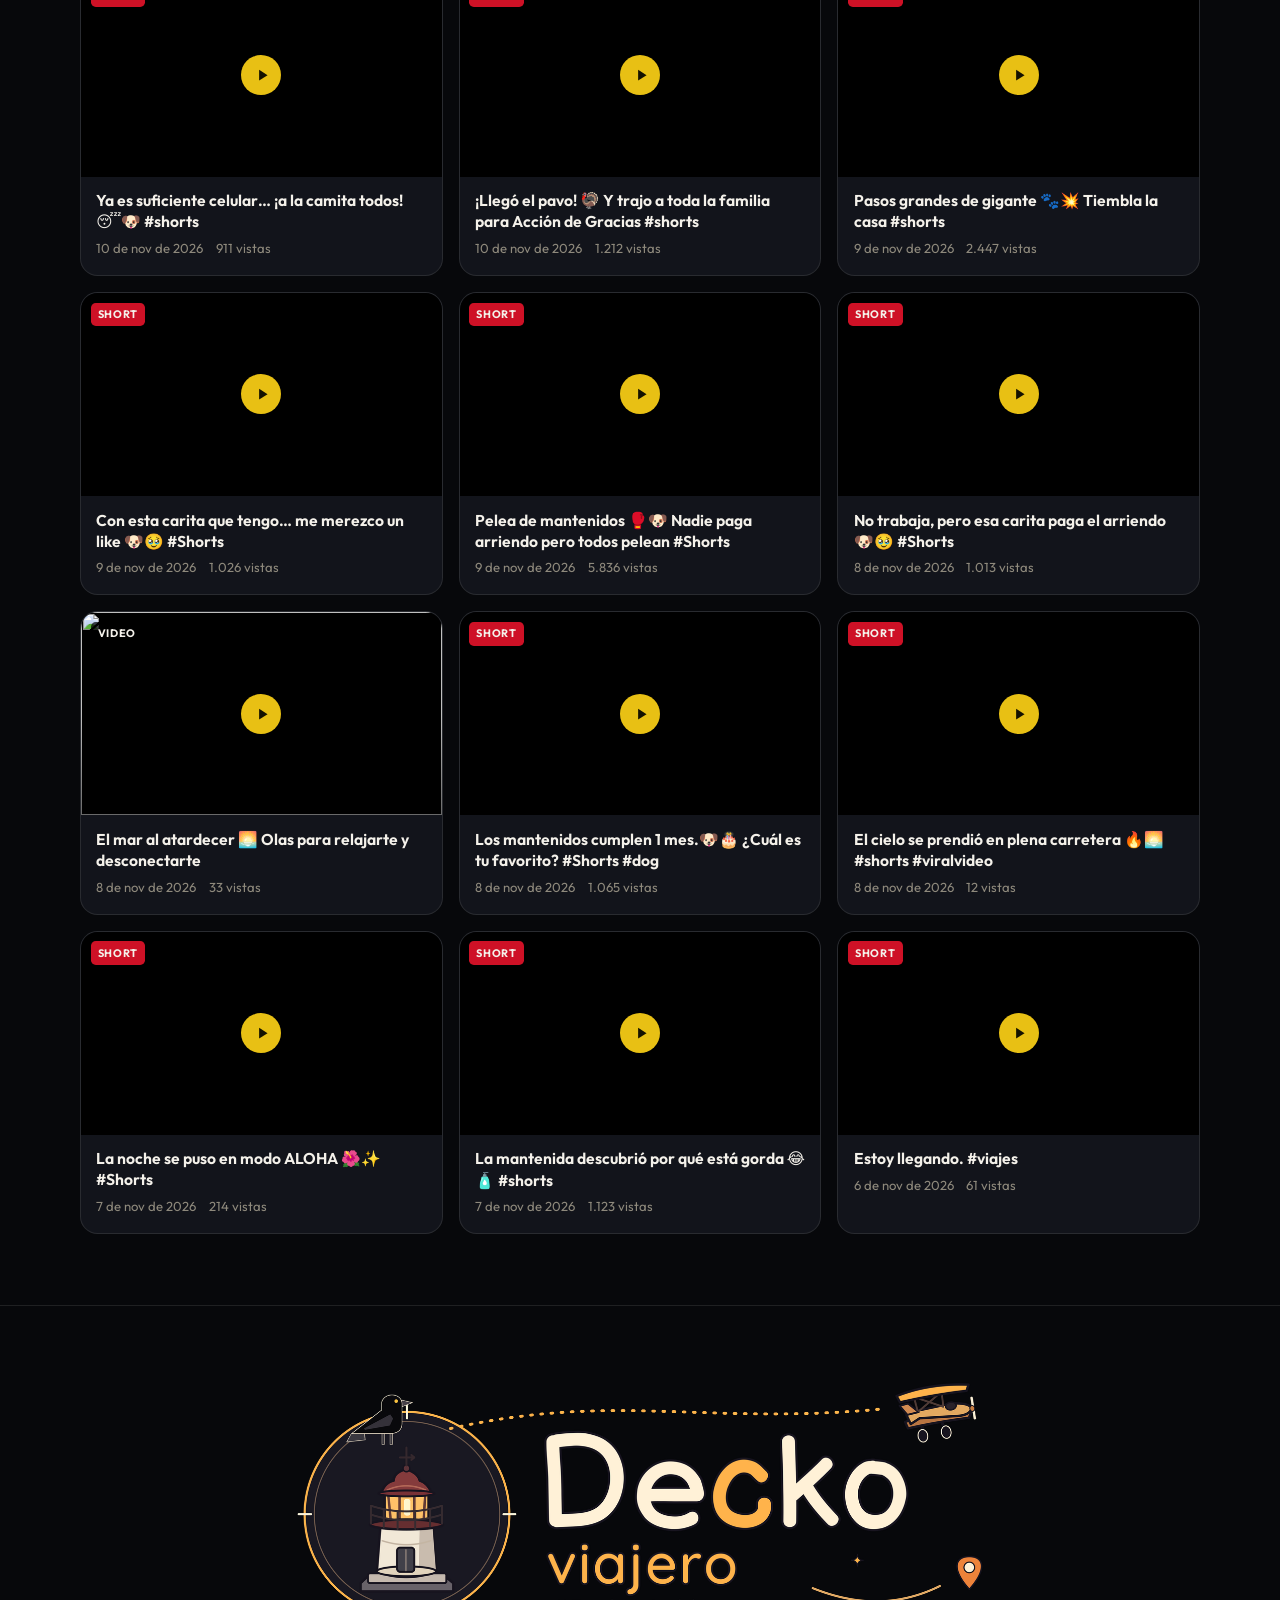
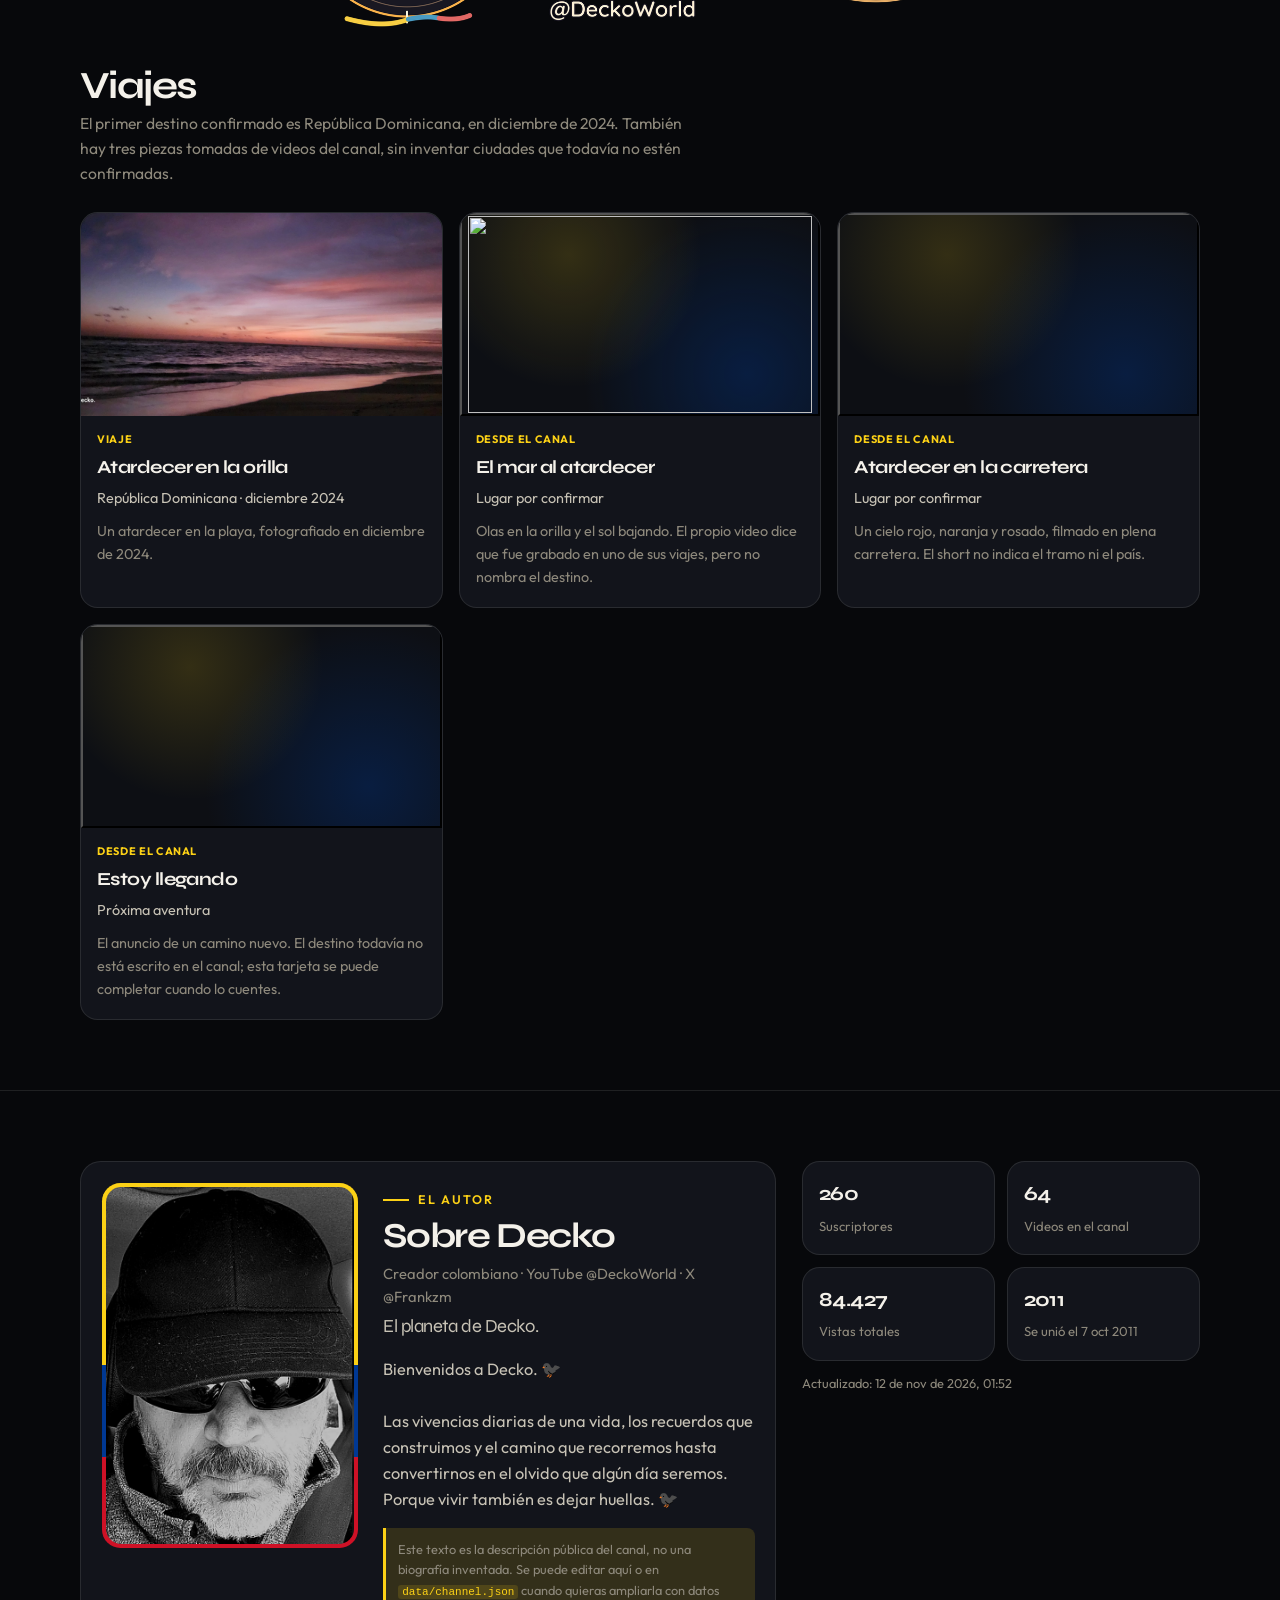
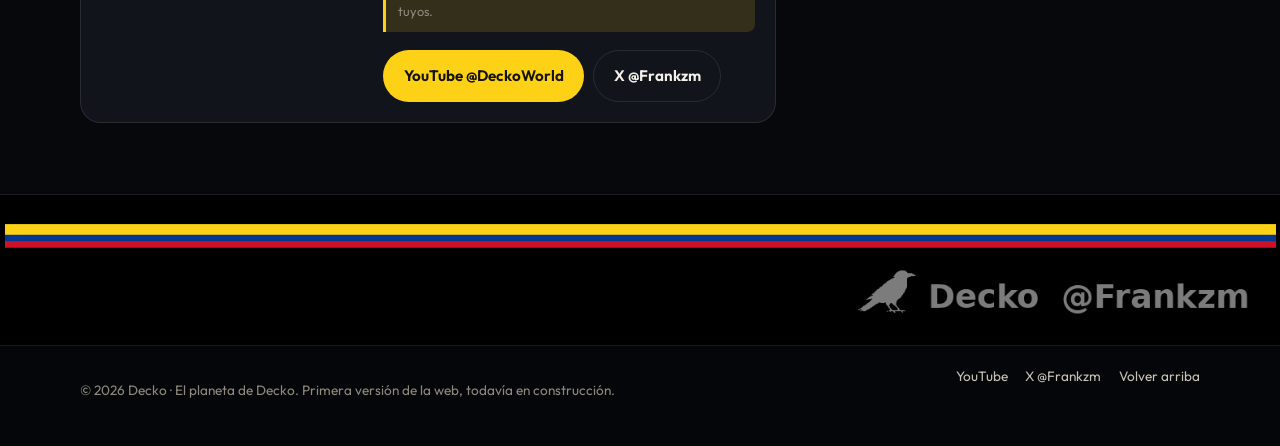
==== commit 53d2f00f: "Añadir viaje a República Dominicana, diciembre 2024. Sustituye las tres tarjetas de ejemplo por la f" ====
--- a/index.html
+++ b/index.html
@@ -167,7 +167,7 @@
         <div class="section-head">
           <div>
             <h2>Viajes</h2>
-            <p class="lede">Esta galería está pensada para crecer. Hoy hay tres piezas tomadas de videos reales del canal —sin inventar ciudades— y tres tarjetas de ejemplo, listas para completar más adelante.</p>
+            <p class="lede">El primer destino confirmado es República Dominicana, en diciembre de 2024. También hay tres piezas tomadas de videos del canal, sin inventar ciudades que todavía no estén confirmadas.</p>
           </div>
         </div>
         <div class="travel-grid" data-travel-grid>
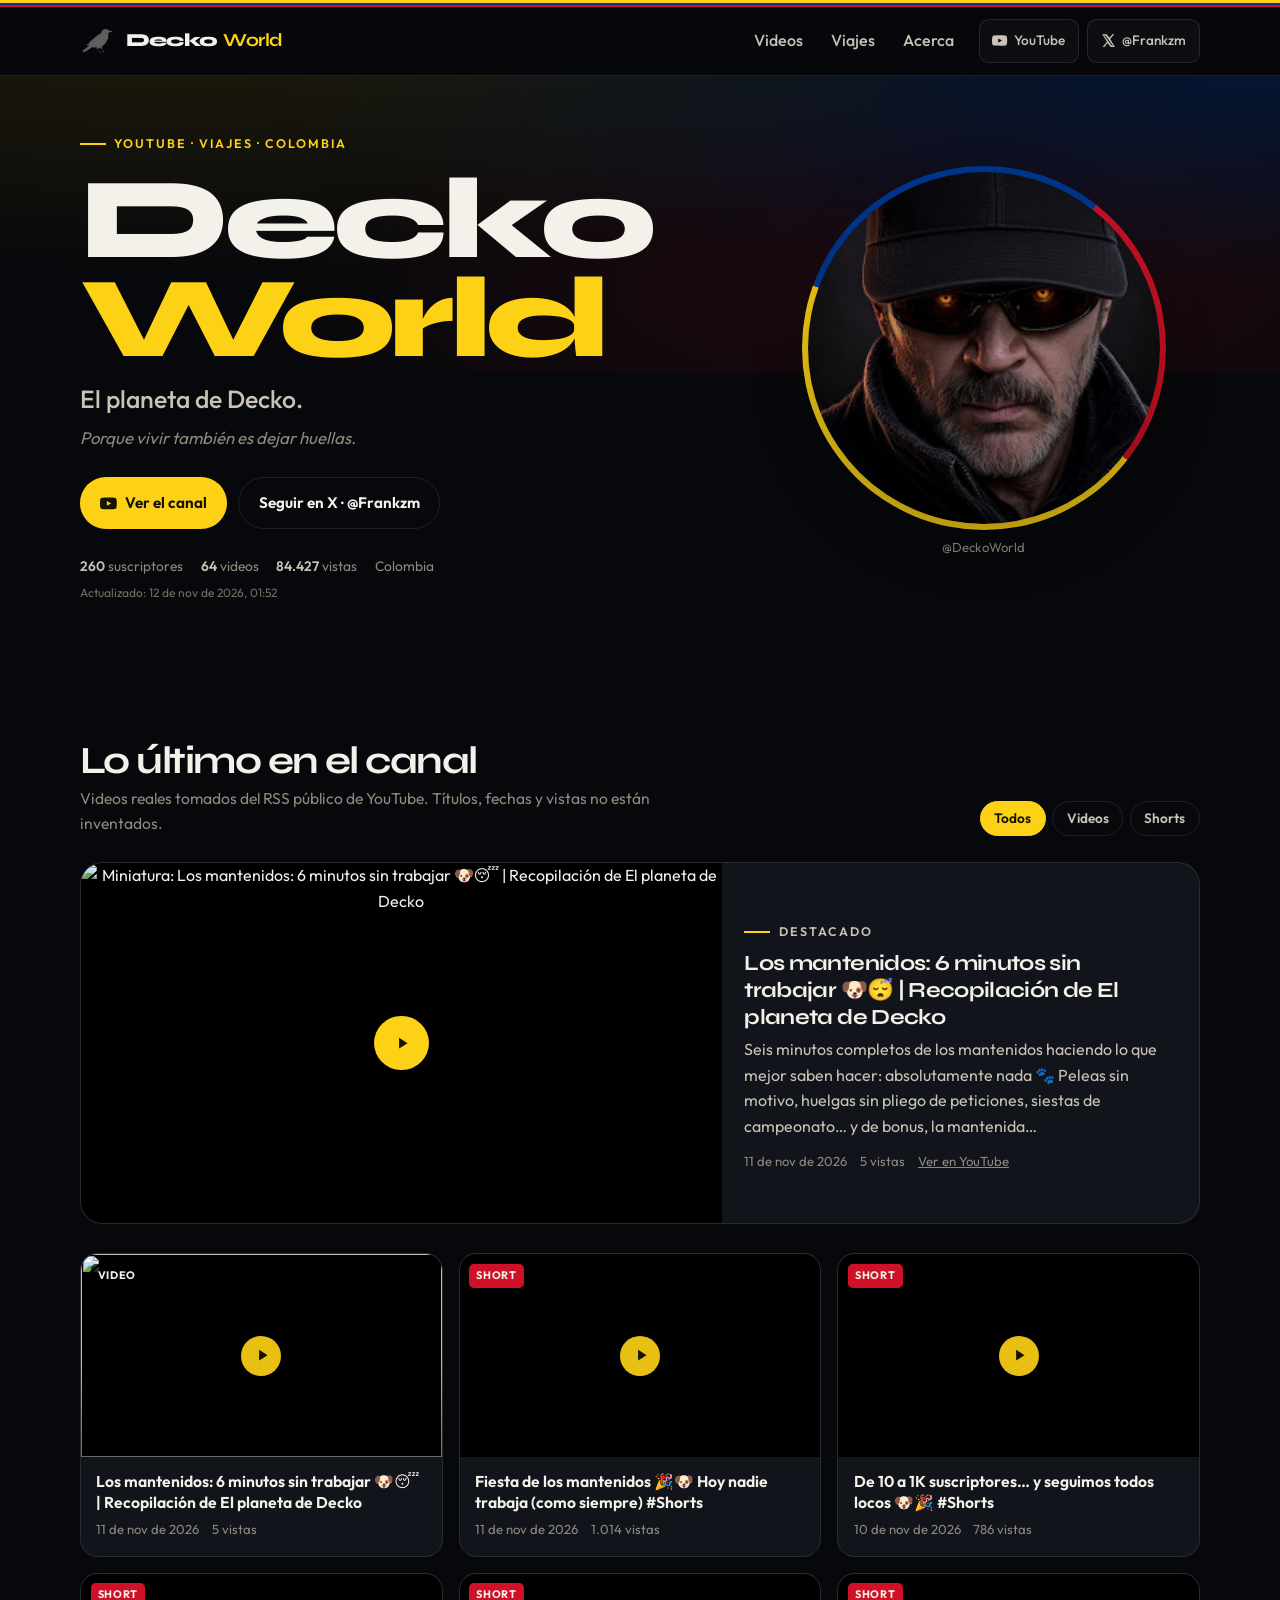
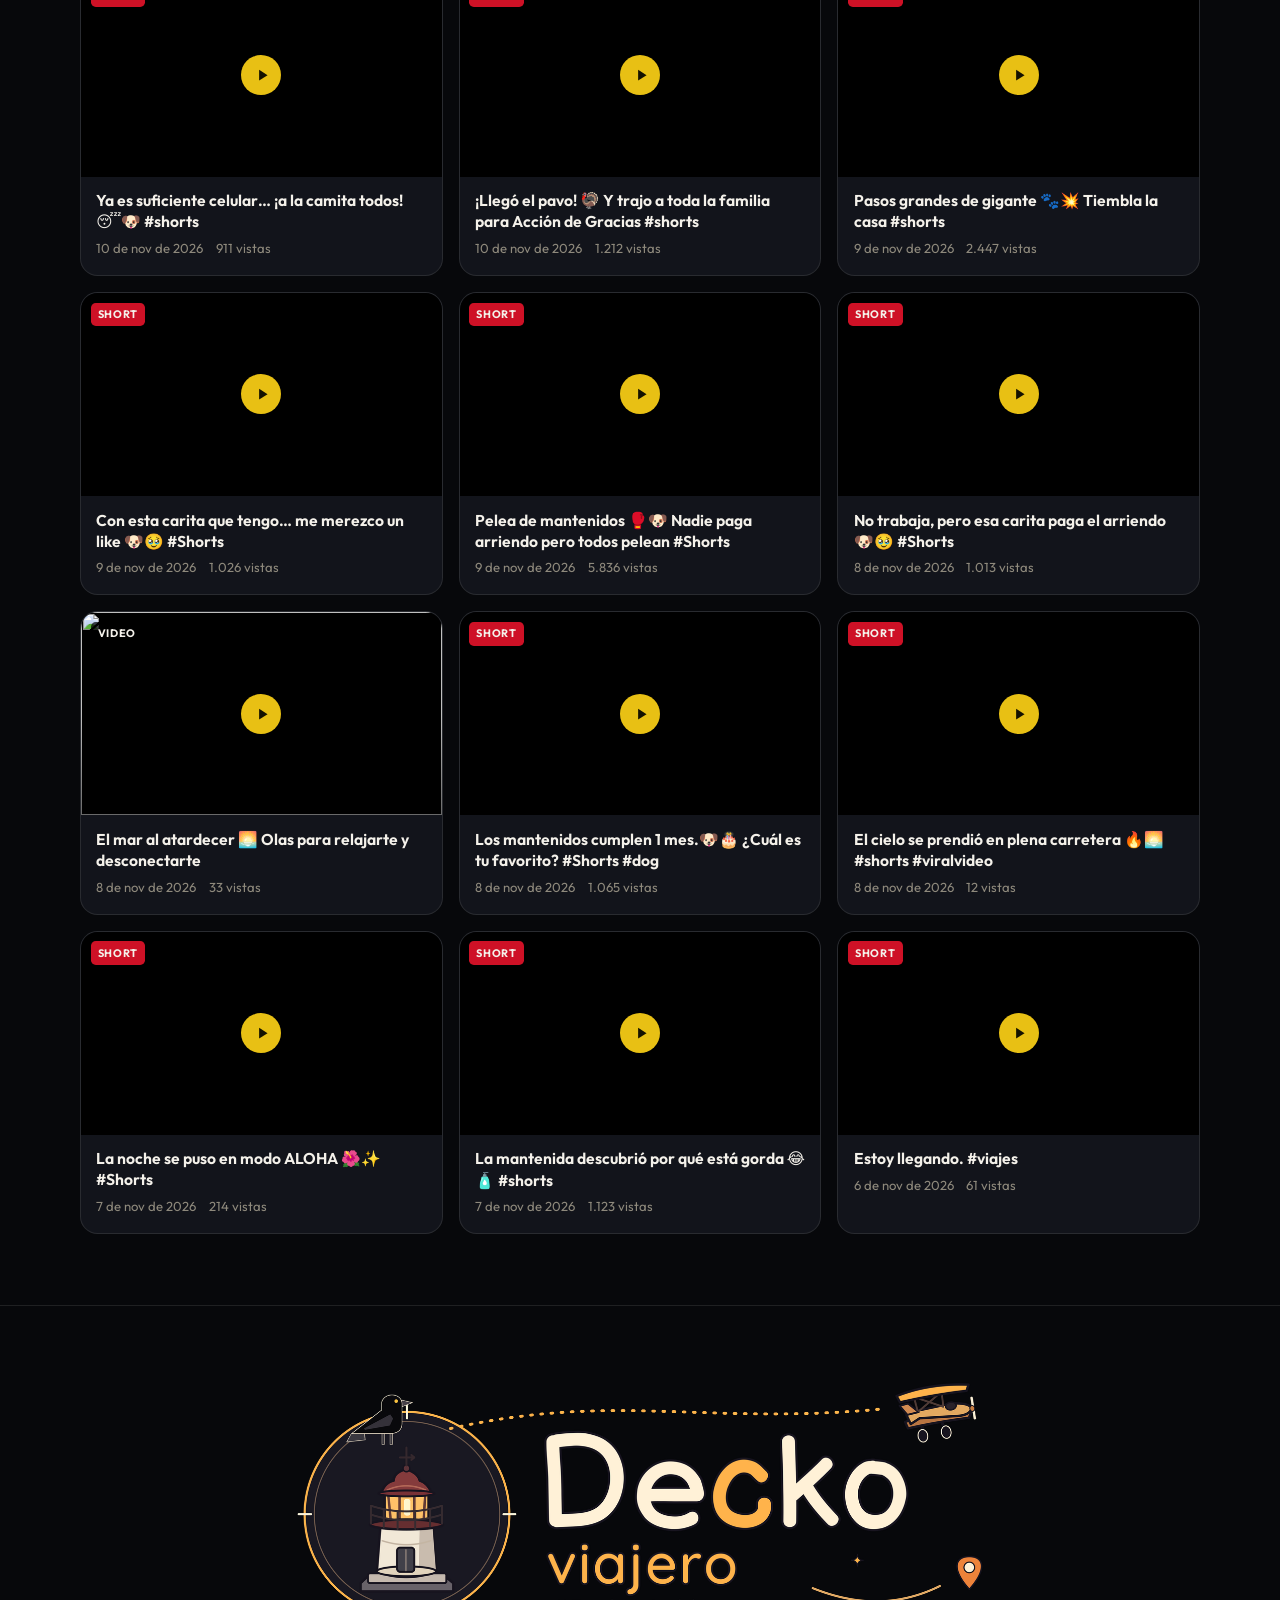
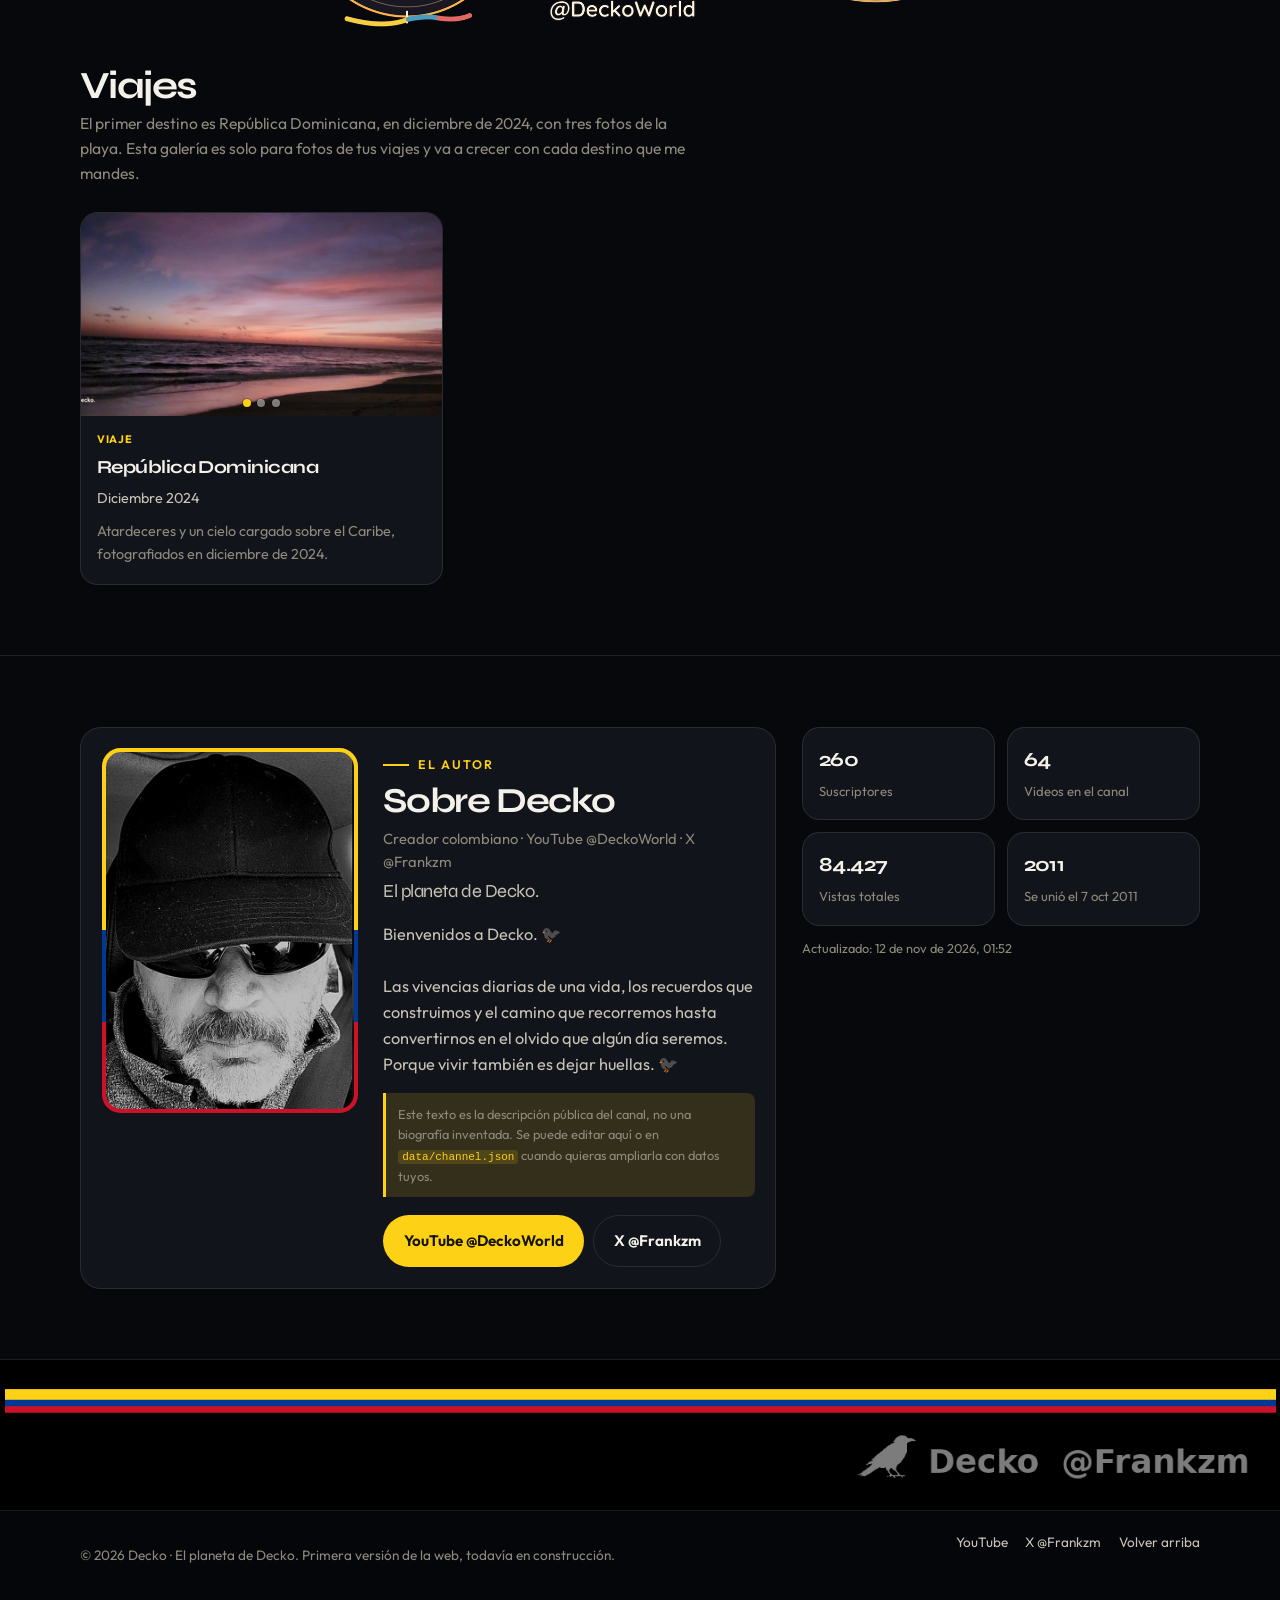
==== commit 2f9e05c7: "Dejar la sección de Viajes solo con fotos. Añade las tres fotos de República Dominicana de diciembre" ====
--- a/index.html
+++ b/index.html
@@ -167,7 +167,7 @@
         <div class="section-head">
           <div>
             <h2>Viajes</h2>
-            <p class="lede">El primer destino confirmado es República Dominicana, en diciembre de 2024. También hay tres piezas tomadas de videos del canal, sin inventar ciudades que todavía no estén confirmadas.</p>
+            <p class="lede">El primer destino es República Dominicana, en diciembre de 2024, con tres fotos de la playa. Esta galería es solo para fotos de tus viajes y va a crecer con cada destino que me mandes.</p>
           </div>
         </div>
         <div class="travel-grid" data-travel-grid>
--- a/css/styles.css
+++ b/css/styles.css
@@ -600,6 +600,28 @@
   overflow: hidden;
 }
 .travel-visual img { width: 100%; height: 100%; object-fit: cover; }
+.travel-visual.is-gallery { cursor: pointer; }
+.travel-dots {
+  position: absolute;
+  left: 0;
+  right: 0;
+  bottom: 0.55rem;
+  display: flex;
+  justify-content: center;
+  gap: 0.4rem;
+  z-index: 2;
+}
+.travel-dots button {
+  width: 0.5rem;
+  height: 0.5rem;
+  border: 0;
+  padding: 0;
+  border-radius: 50%;
+  background: rgba(255, 255, 255, 0.45);
+  box-shadow: 0 0 0 1px rgba(0, 0, 0, 0.25);
+  cursor: pointer;
+}
+.travel-dots button.is-active { background: #fcd116; }
 .travel-visual.is-short-thumb img {
   transform: scale(1.78);
   transform-origin: center center;
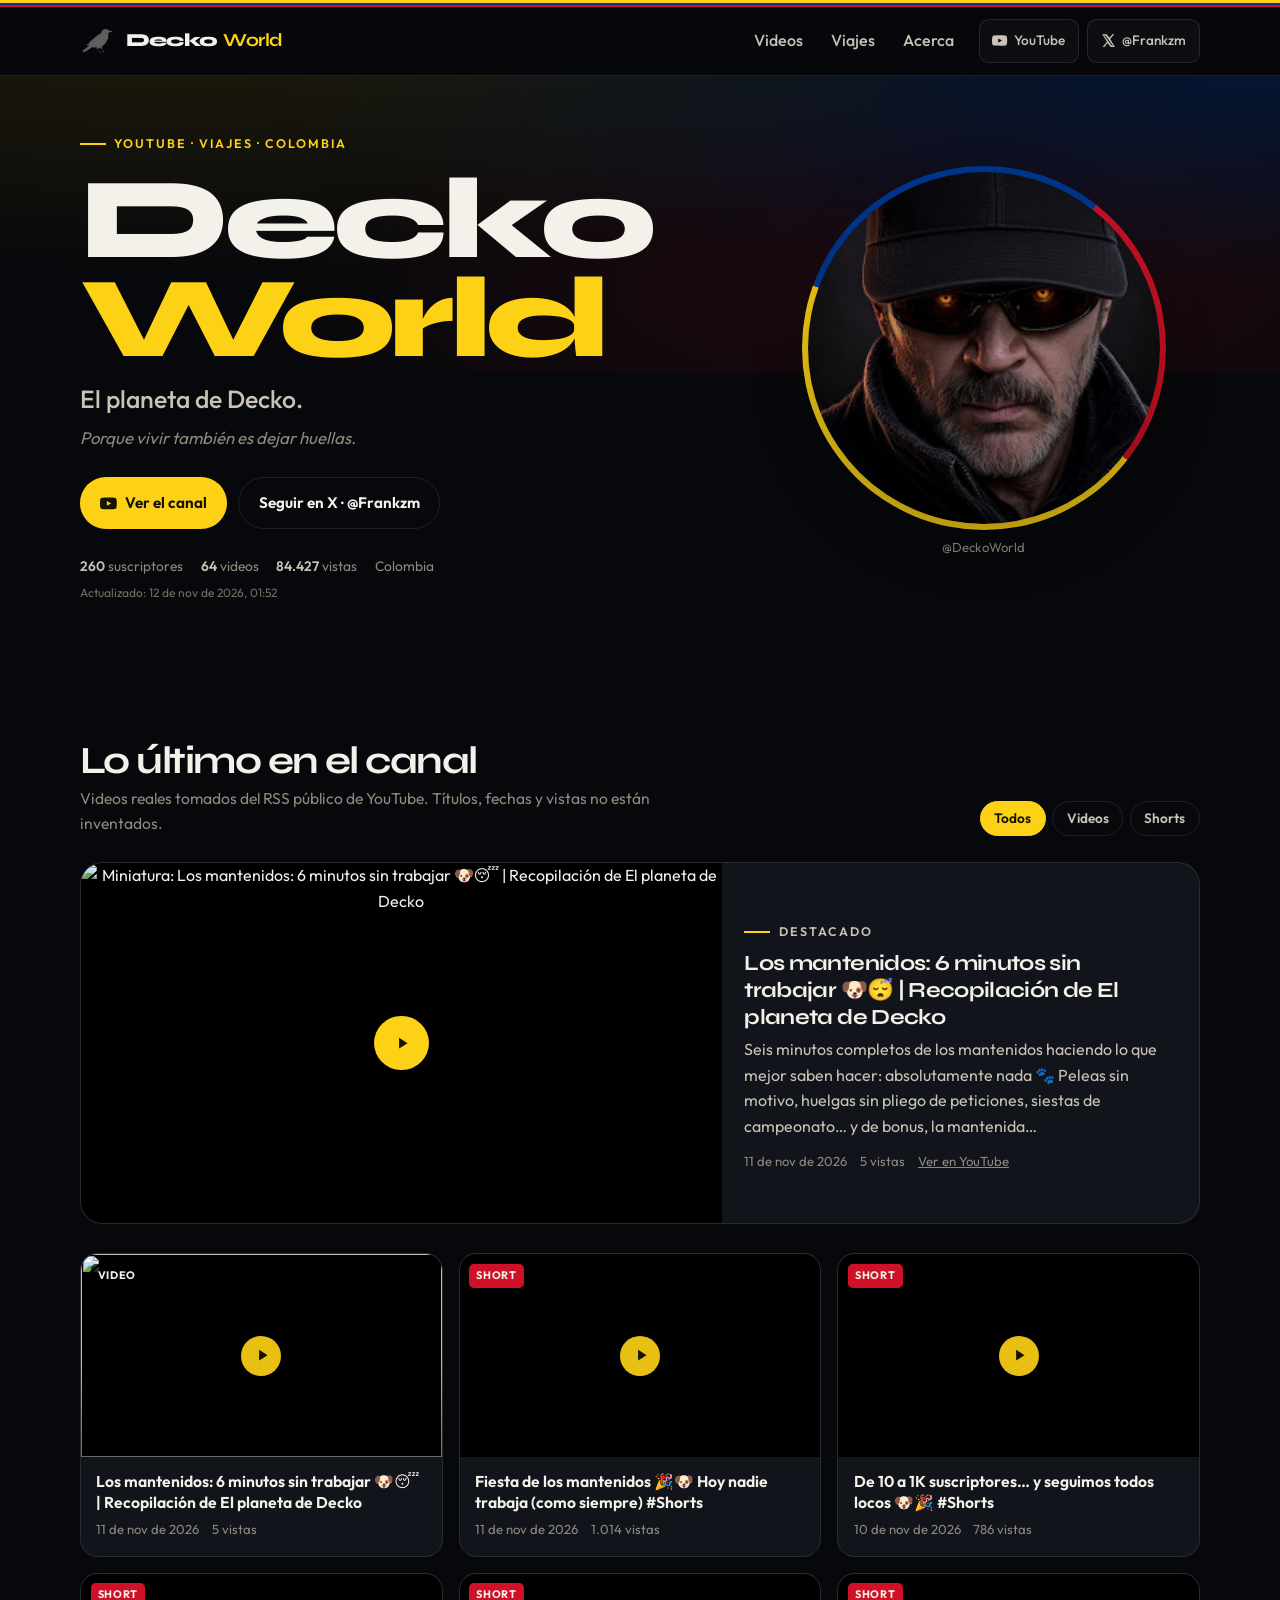
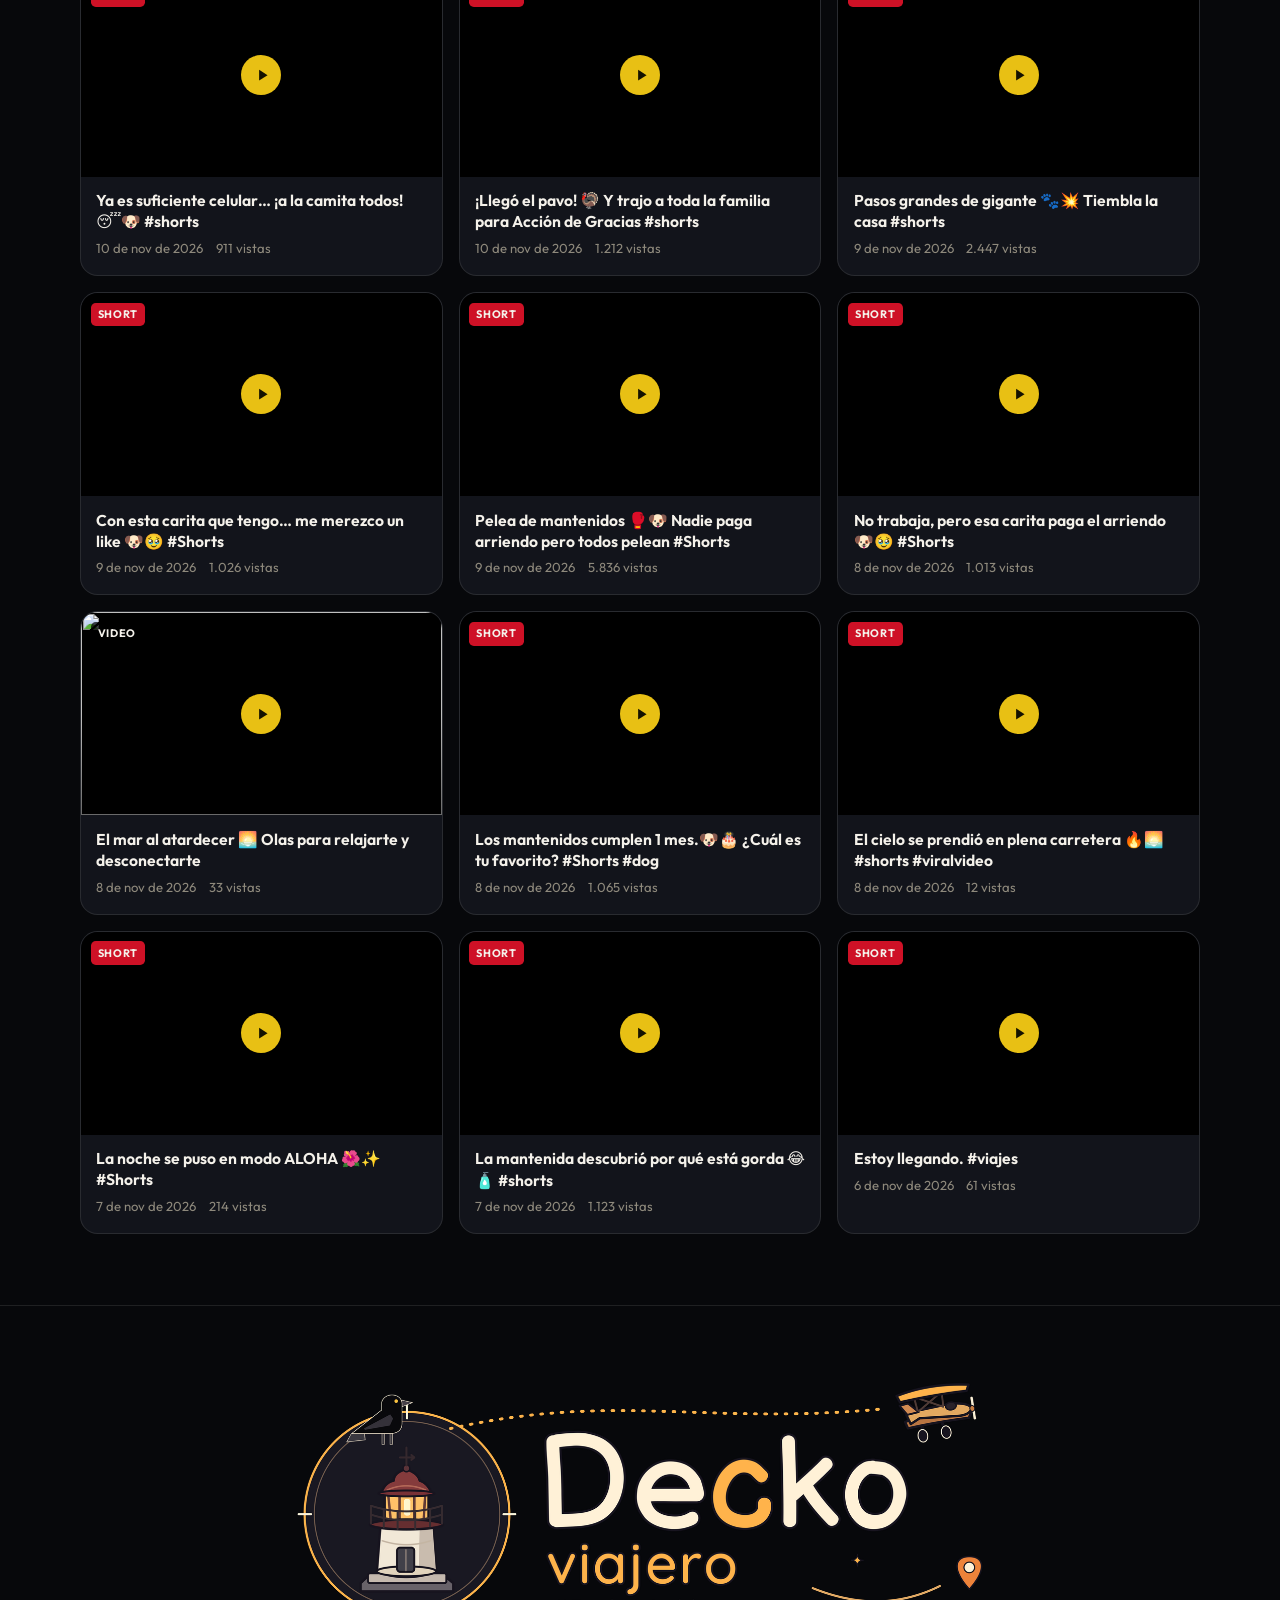
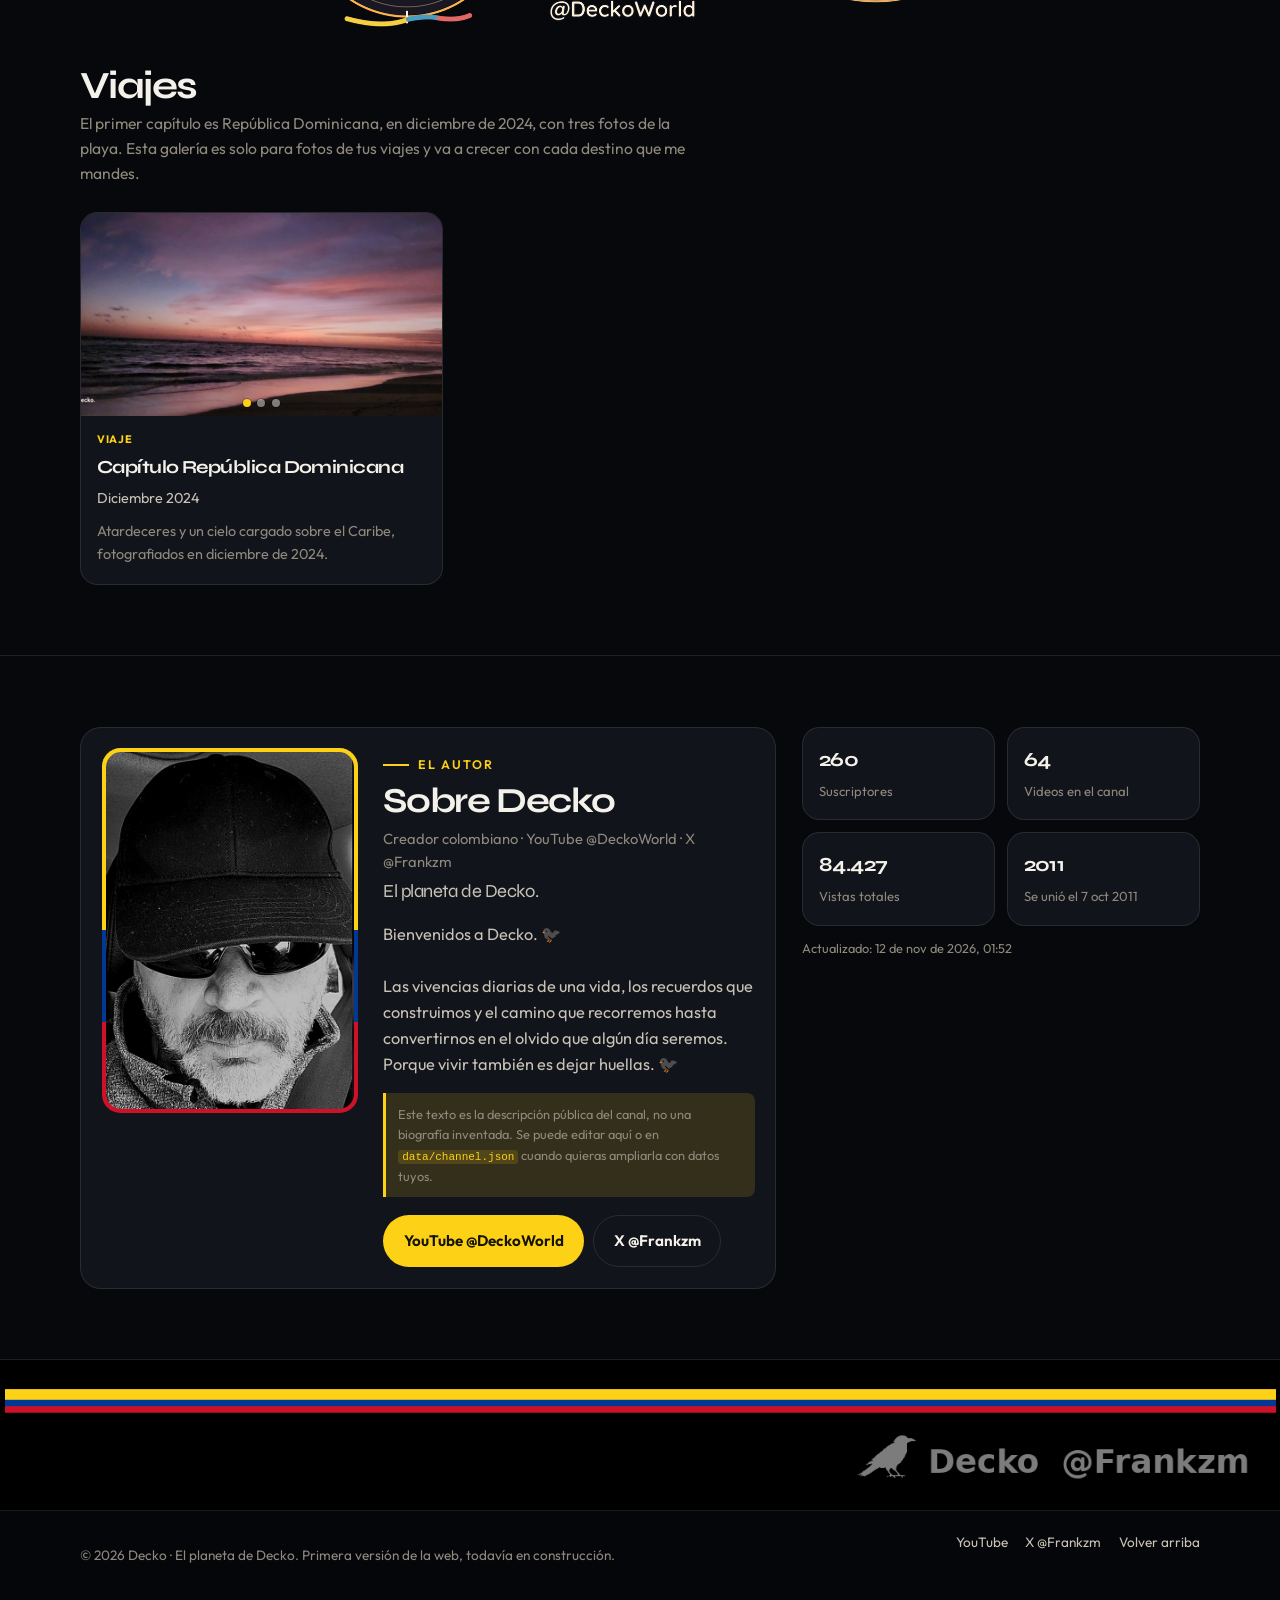
==== commit 8ef14bcd: "Titular el viaje como Capítulo República Dominicana." ====
--- a/index.html
+++ b/index.html
@@ -167,7 +167,7 @@
         <div class="section-head">
           <div>
             <h2>Viajes</h2>
-            <p class="lede">El primer destino es República Dominicana, en diciembre de 2024, con tres fotos de la playa. Esta galería es solo para fotos de tus viajes y va a crecer con cada destino que me mandes.</p>
+            <p class="lede">El primer capítulo es República Dominicana, en diciembre de 2024, con tres fotos de la playa. Esta galería es solo para fotos de tus viajes y va a crecer con cada destino que me mandes.</p>
           </div>
         </div>
         <div class="travel-grid" data-travel-grid>
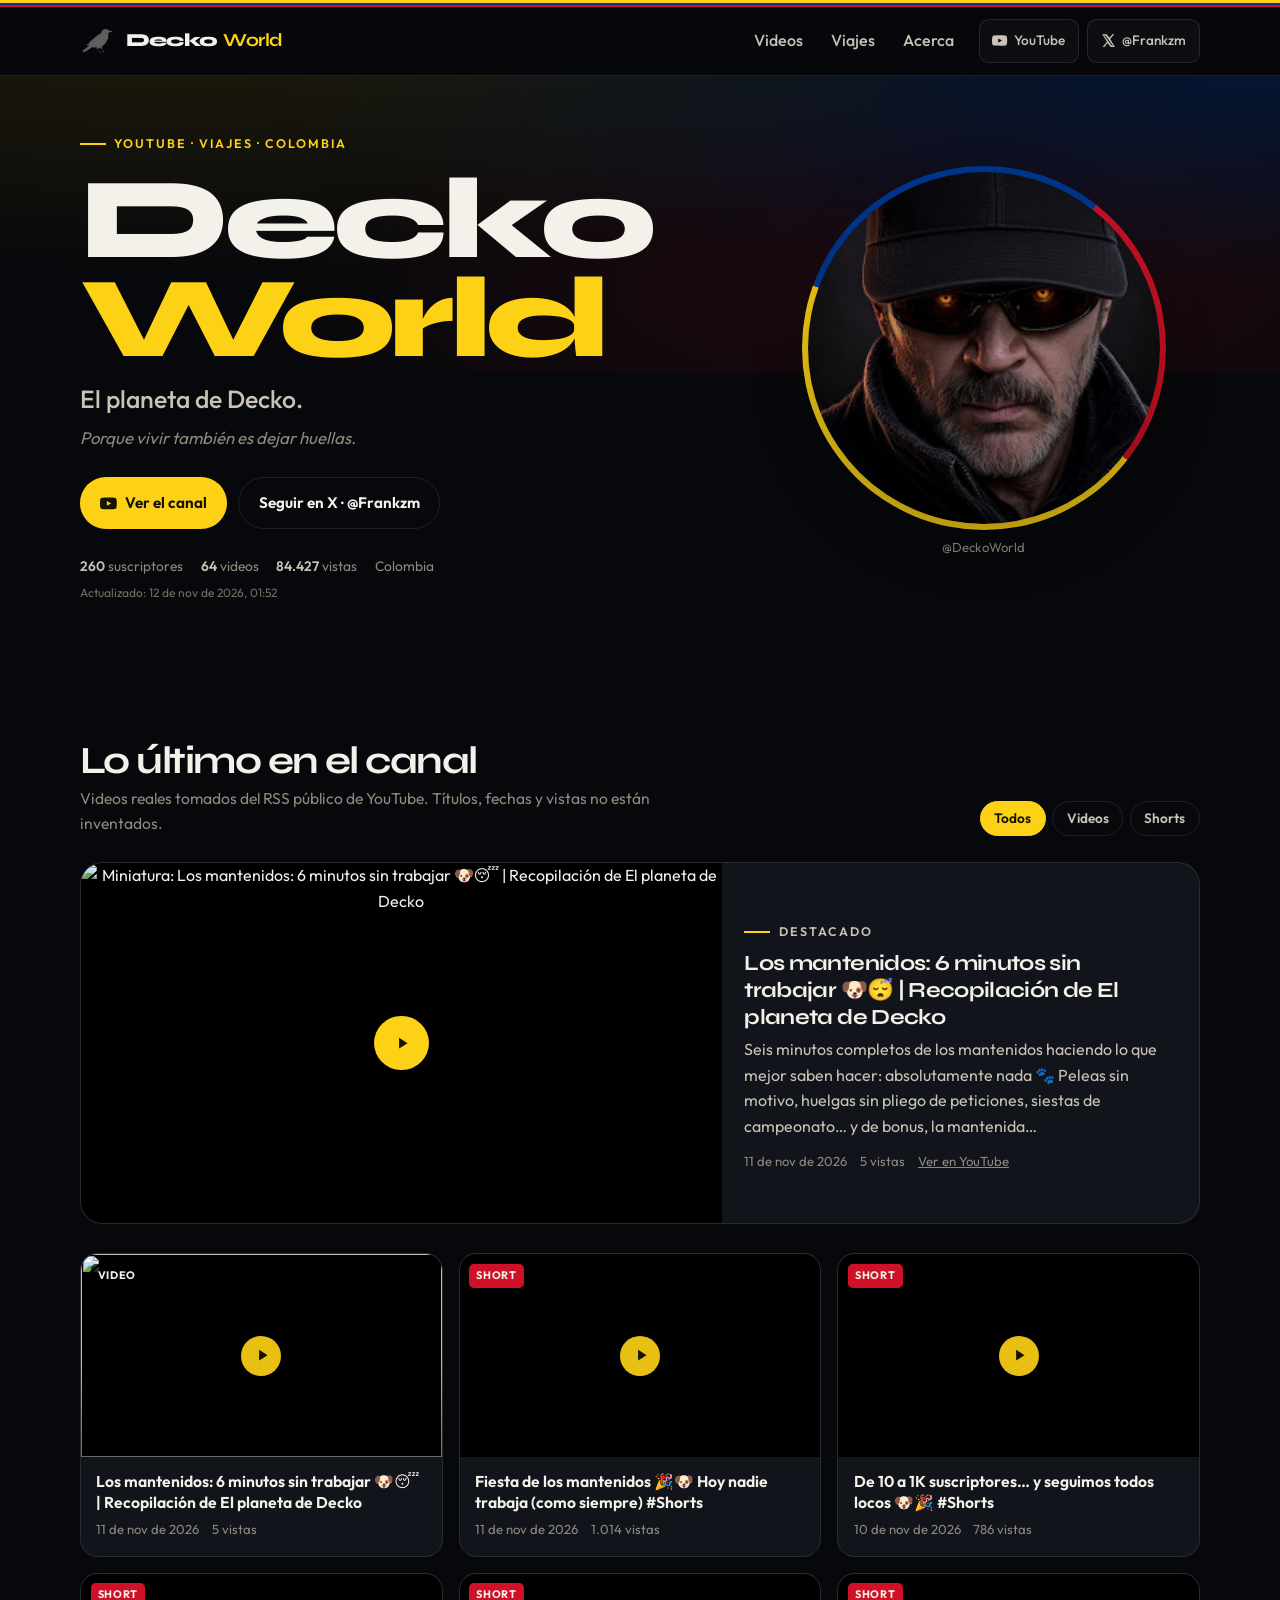
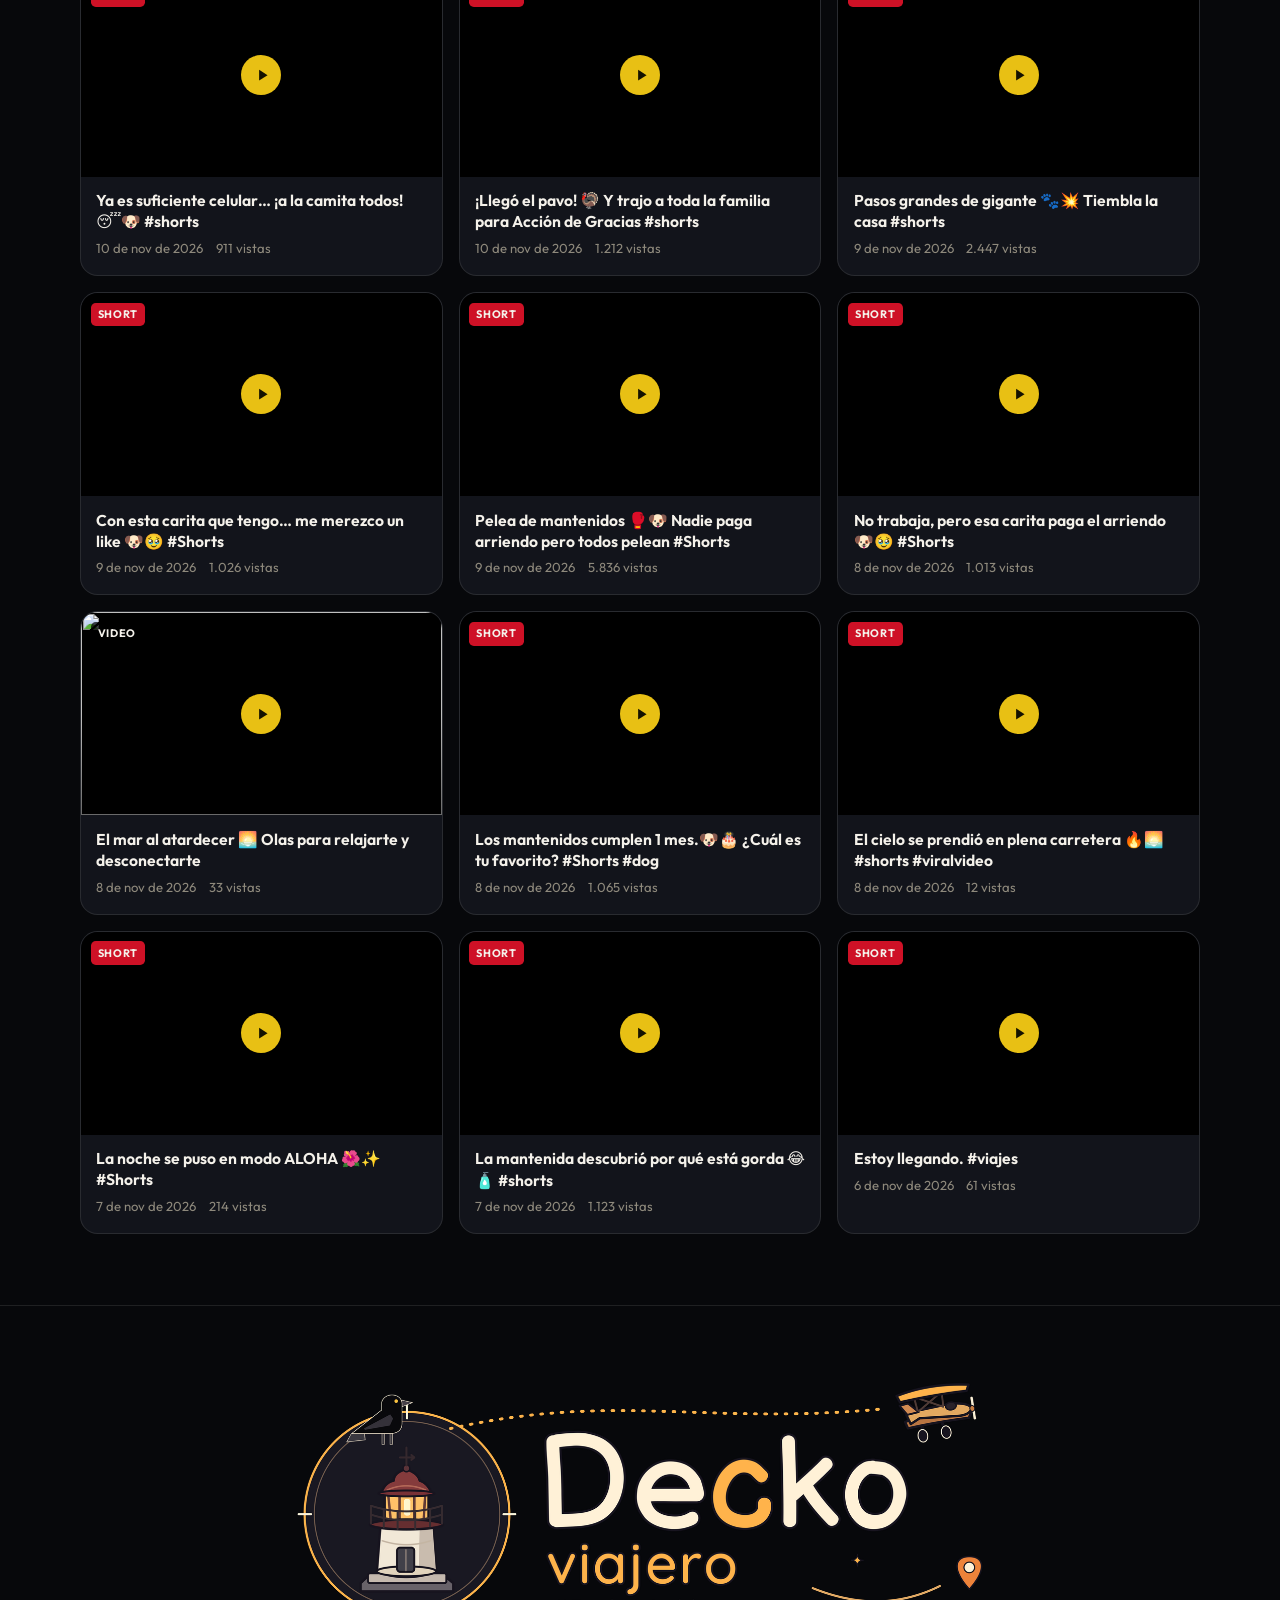
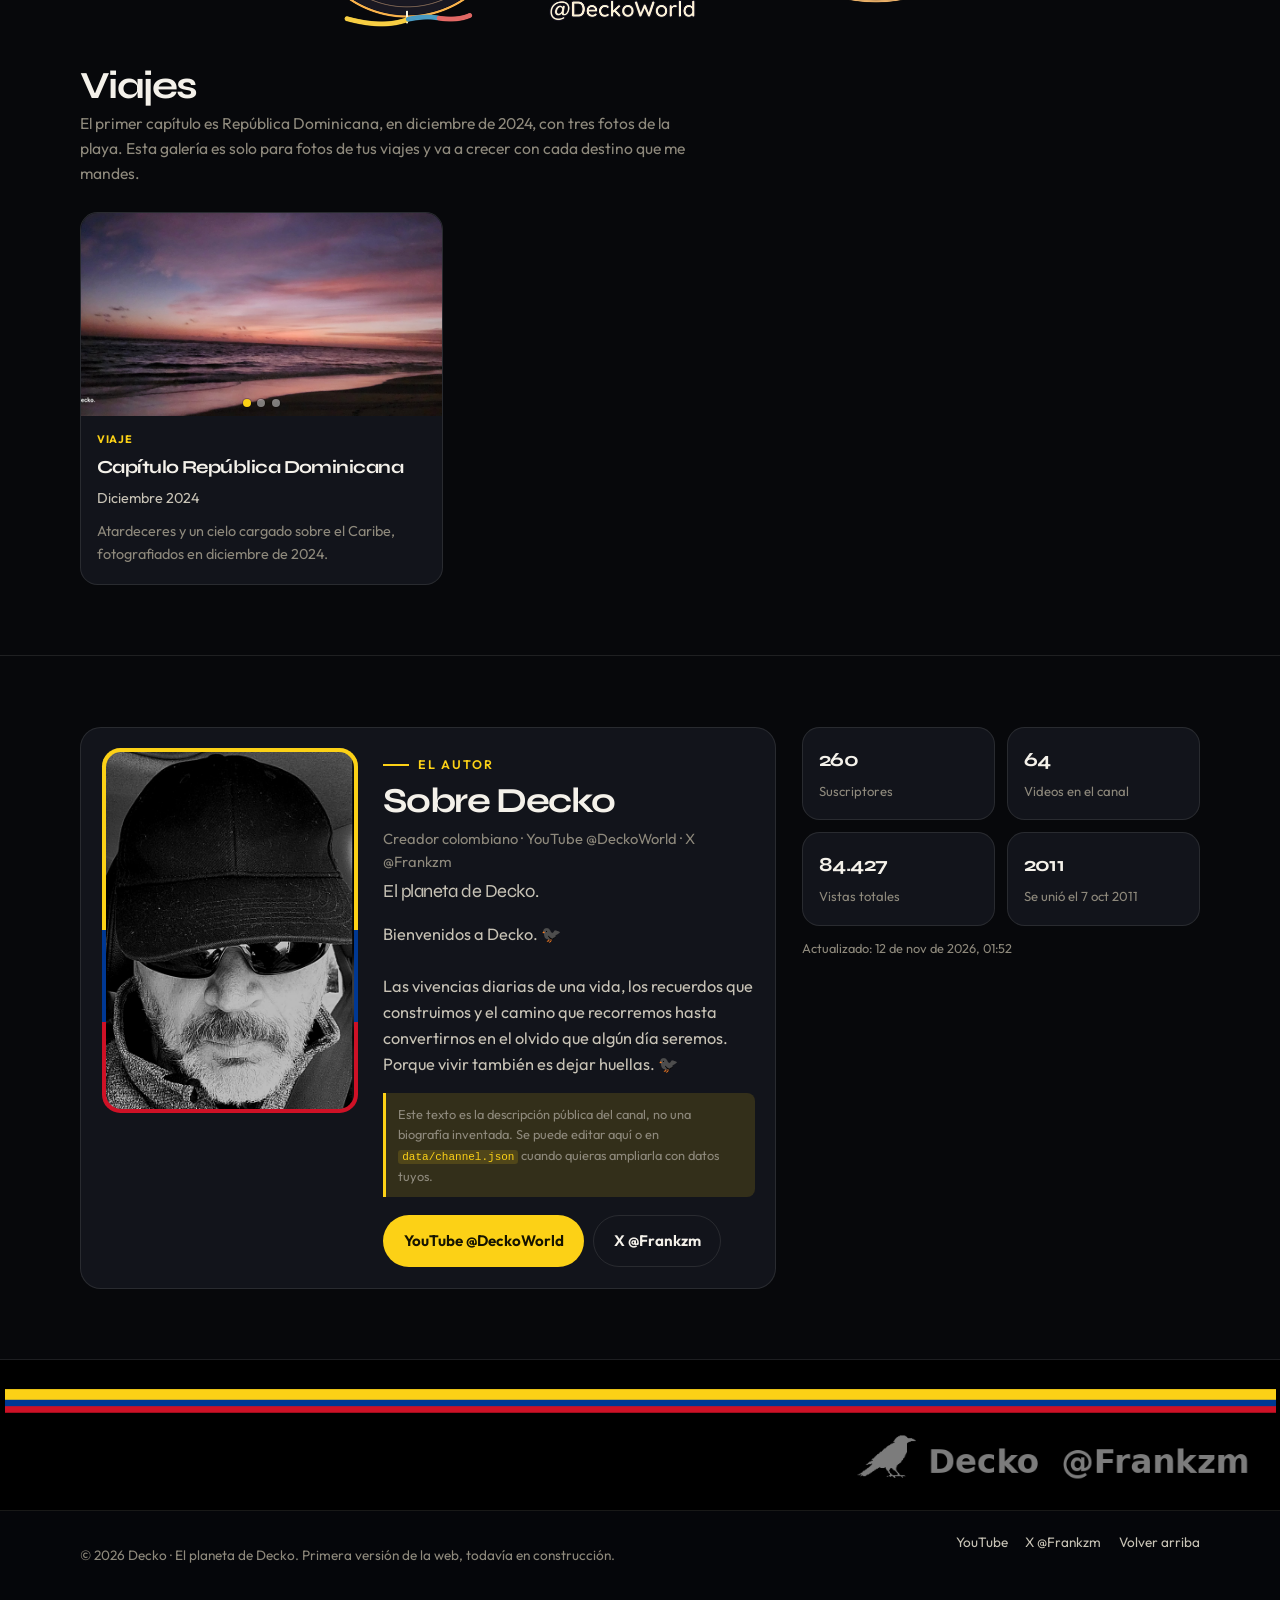
==== commit 6cee4965: "Cambiar las fotos del viaje al pasar el mouse, con fundido. En el teléfono se siguen pasando con un " ====
--- a/index.html
+++ b/index.html
@@ -27,7 +27,7 @@
   <link rel="preconnect" href="https://fonts.gstatic.com" crossorigin>
   <link rel="preconnect" href="https://i.ytimg.com">
   <link href="https://fonts.googleapis.com/css2?family=Outfit:wght@300;400;500;600;700&family=Syne:wght@600;700;800&display=swap" rel="stylesheet">
-  <link rel="stylesheet" href="css/styles.css">
+  <link rel="stylesheet" href="css/styles.css?v=20261112-hover">
   <script type="application/ld+json">
   {
     "@context": "https://schema.org",
@@ -237,6 +237,6 @@
     </div>
   </div>
 
-  <script src="js/main.js" defer></script>
+  <script src="js/main.js?v=20261112-hover" defer></script>
 </body>
 </html>
--- a/css/styles.css
+++ b/css/styles.css
@@ -600,7 +600,22 @@
   overflow: hidden;
 }
 .travel-visual img { width: 100%; height: 100%; object-fit: cover; }
-.travel-visual.is-gallery { cursor: pointer; }
+.travel-slides {
+  position: absolute;
+  inset: 0;
+}
+.travel-slides img {
+  position: absolute;
+  inset: 0;
+  opacity: 0;
+  transition: opacity 0.6s ease;
+  pointer-events: none;
+}
+.travel-slides img.is-active {
+  opacity: 1;
+  z-index: 1;
+}
+.travel-visual.is-gallery { cursor: default; }
 .travel-dots {
   position: absolute;
   left: 0;
@@ -610,18 +625,16 @@
   justify-content: center;
   gap: 0.4rem;
   z-index: 2;
-}
-.travel-dots button {
+  pointer-events: none;
+}
+.travel-dots span {
   width: 0.5rem;
   height: 0.5rem;
-  border: 0;
-  padding: 0;
   border-radius: 50%;
   background: rgba(255, 255, 255, 0.45);
   box-shadow: 0 0 0 1px rgba(0, 0, 0, 0.25);
-  cursor: pointer;
-}
-.travel-dots button.is-active { background: #fcd116; }
+}
+.travel-dots span.is-active { background: #fcd116; }
 .travel-visual.is-short-thumb img {
   transform: scale(1.78);
   transform-origin: center center;
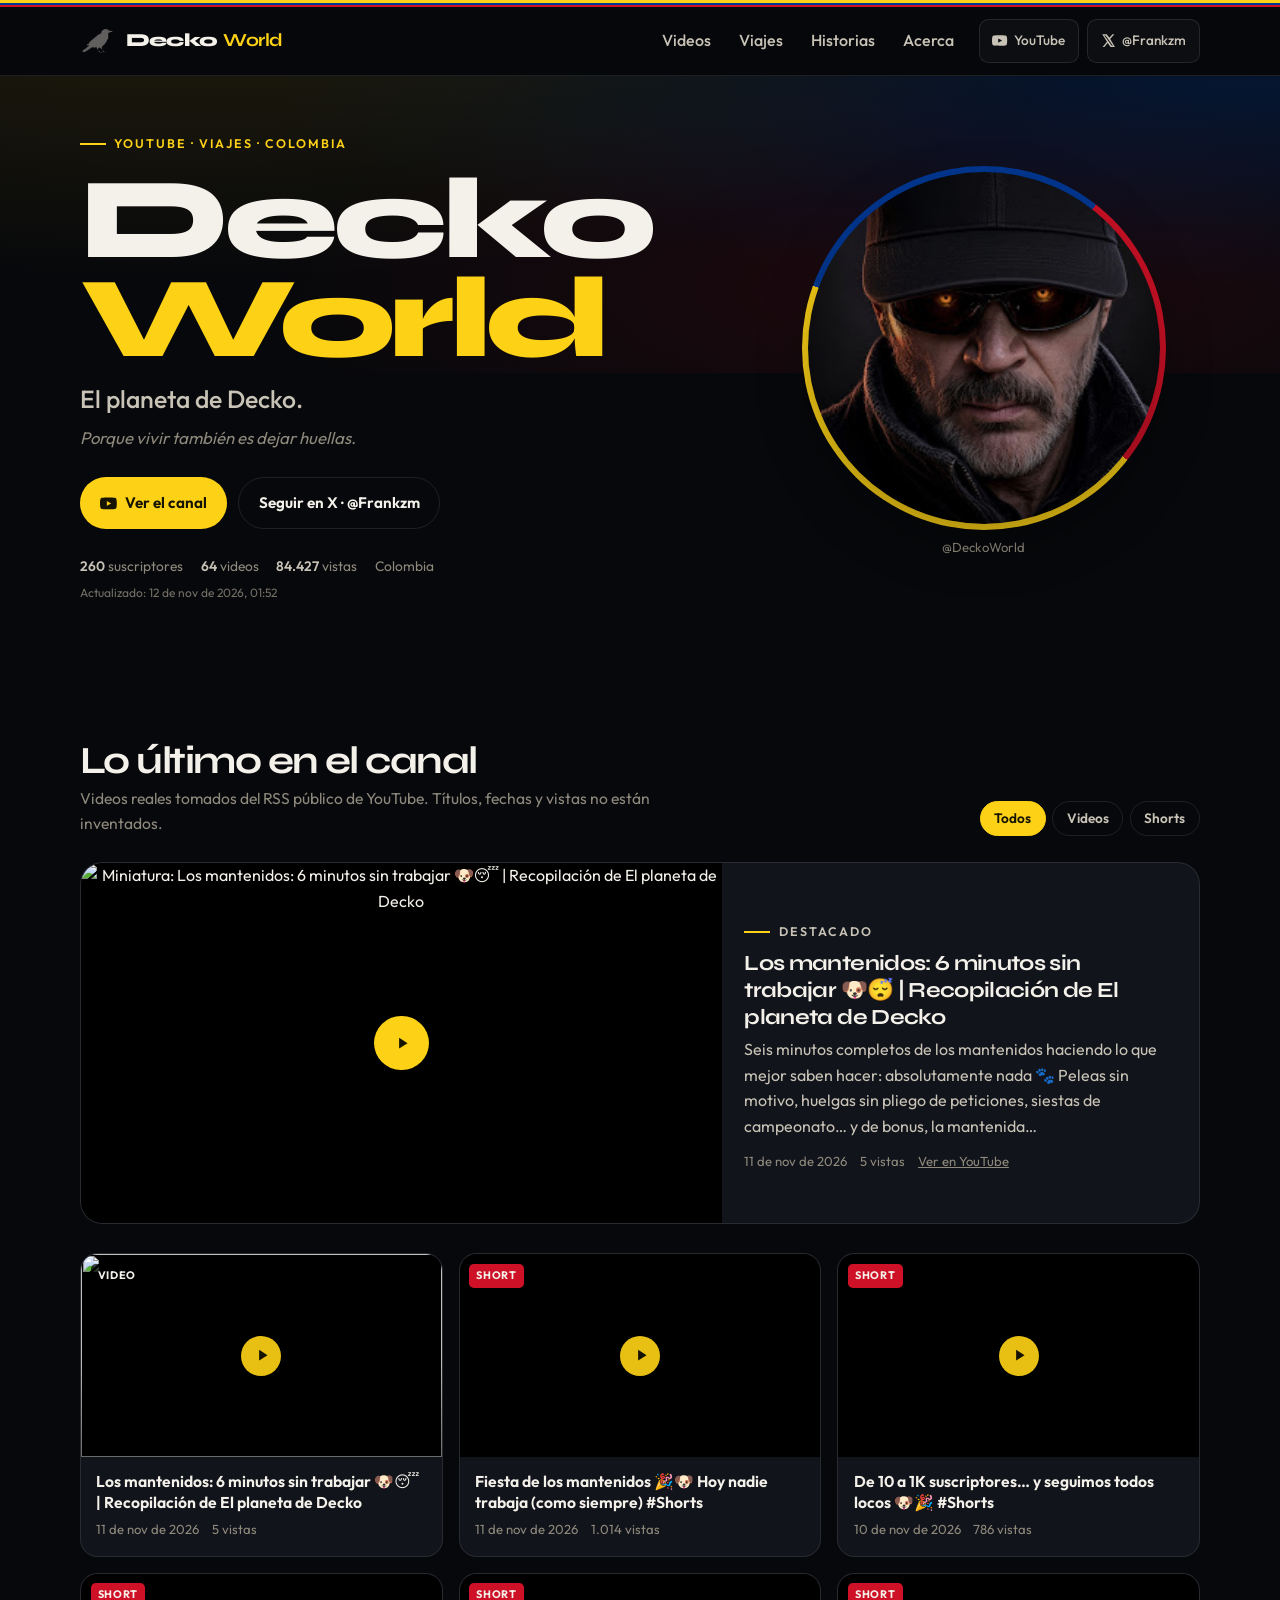
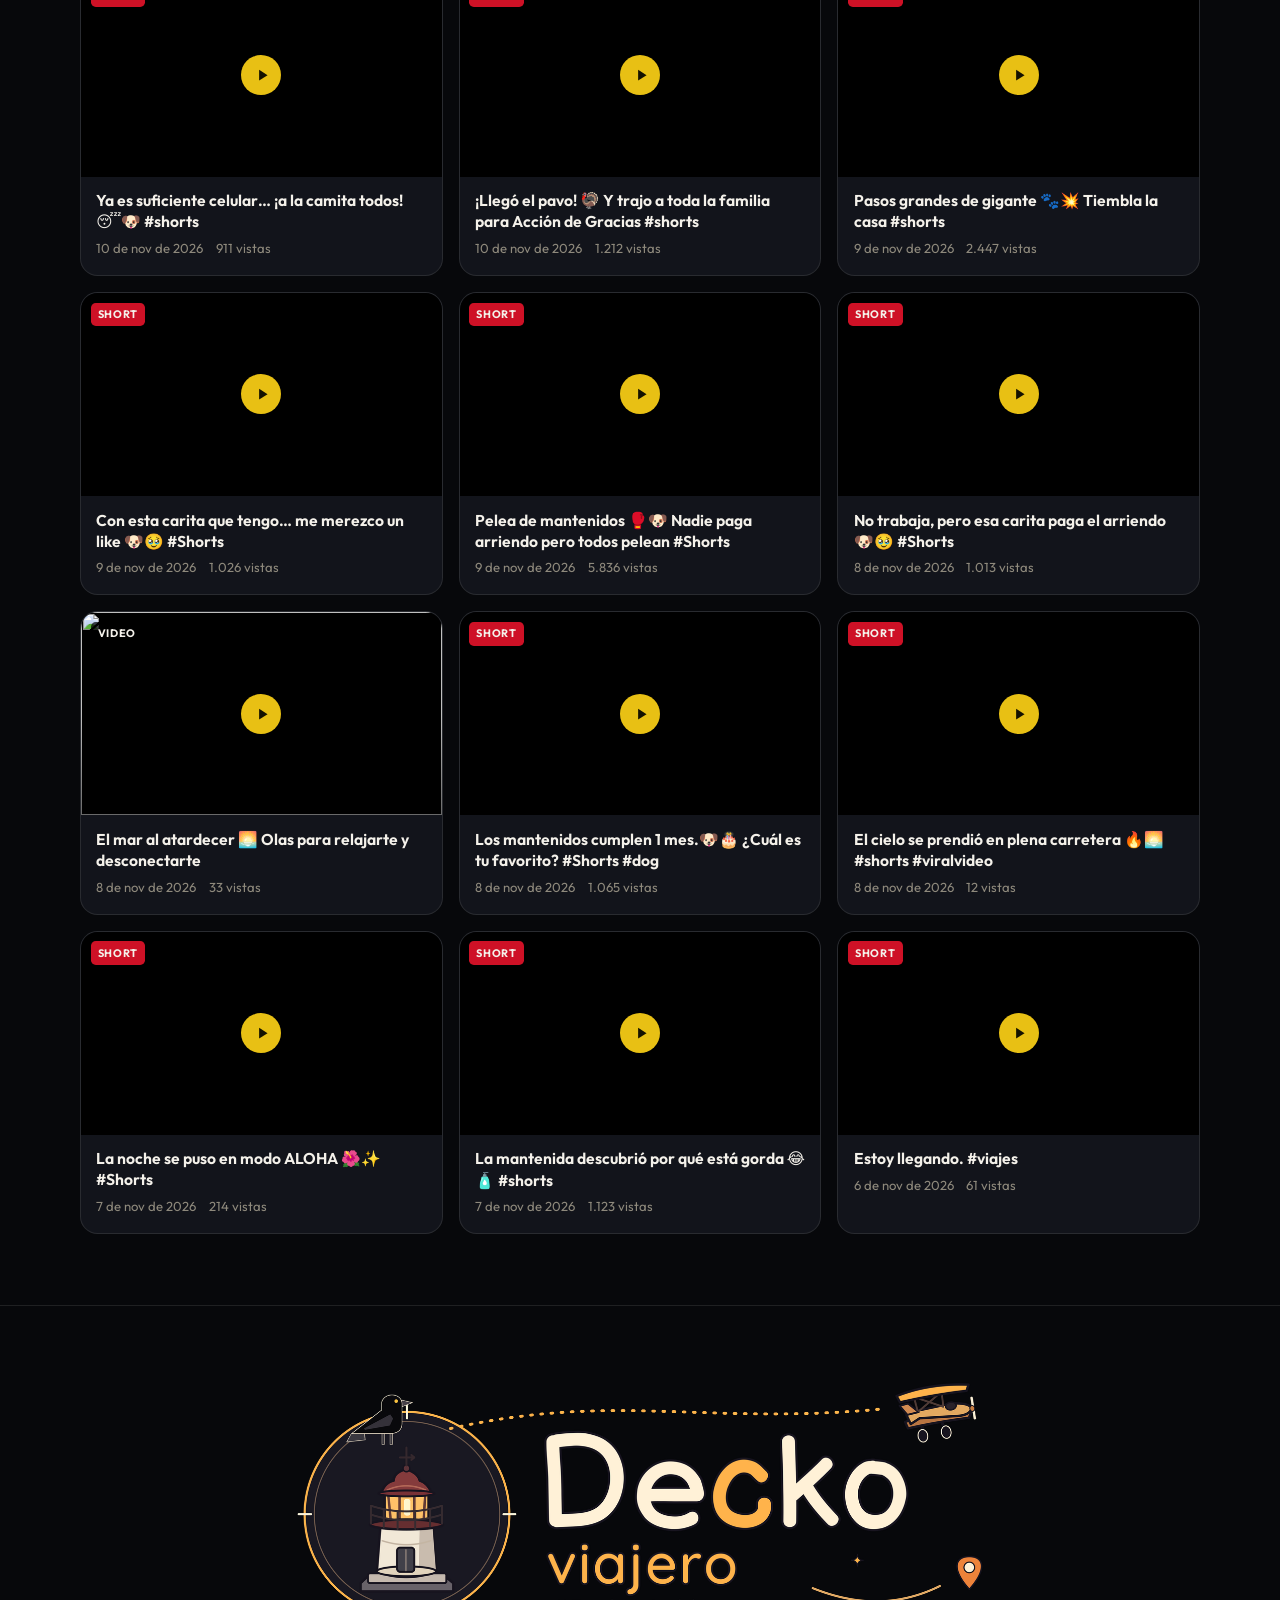
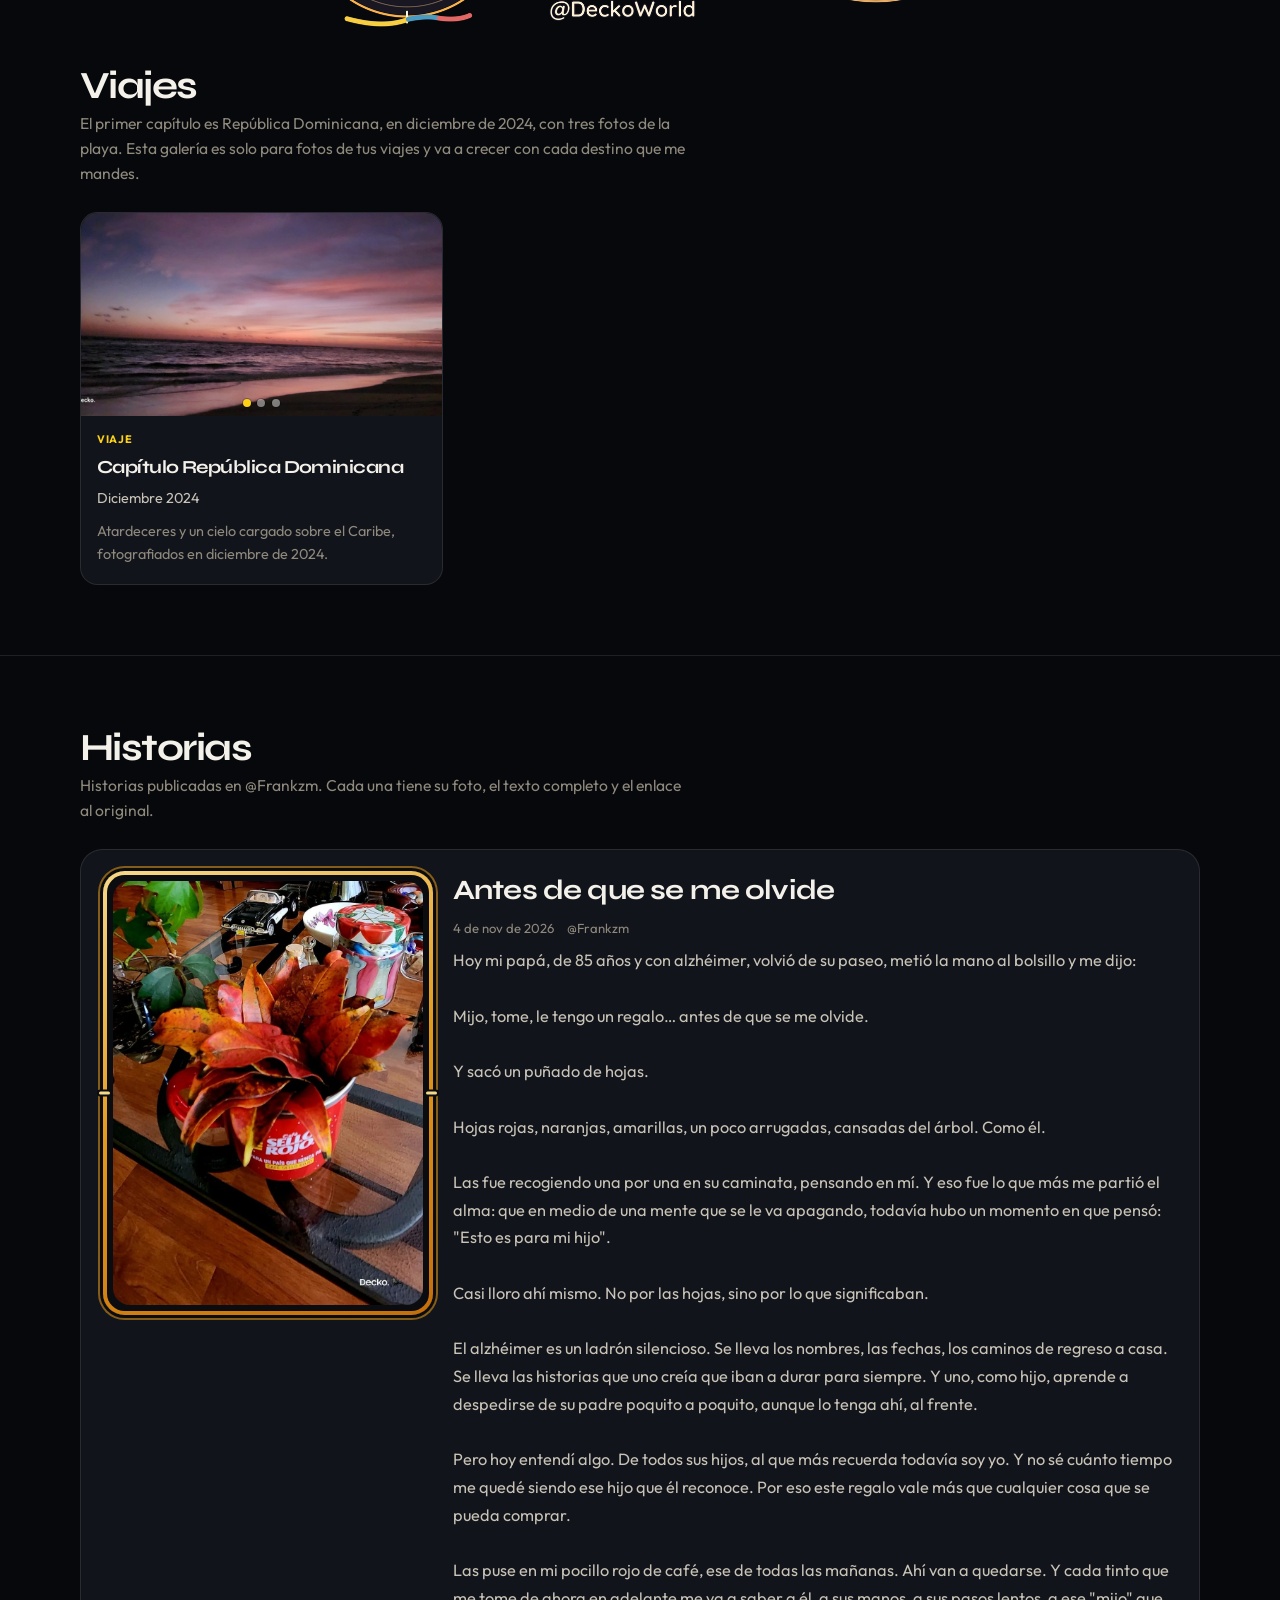
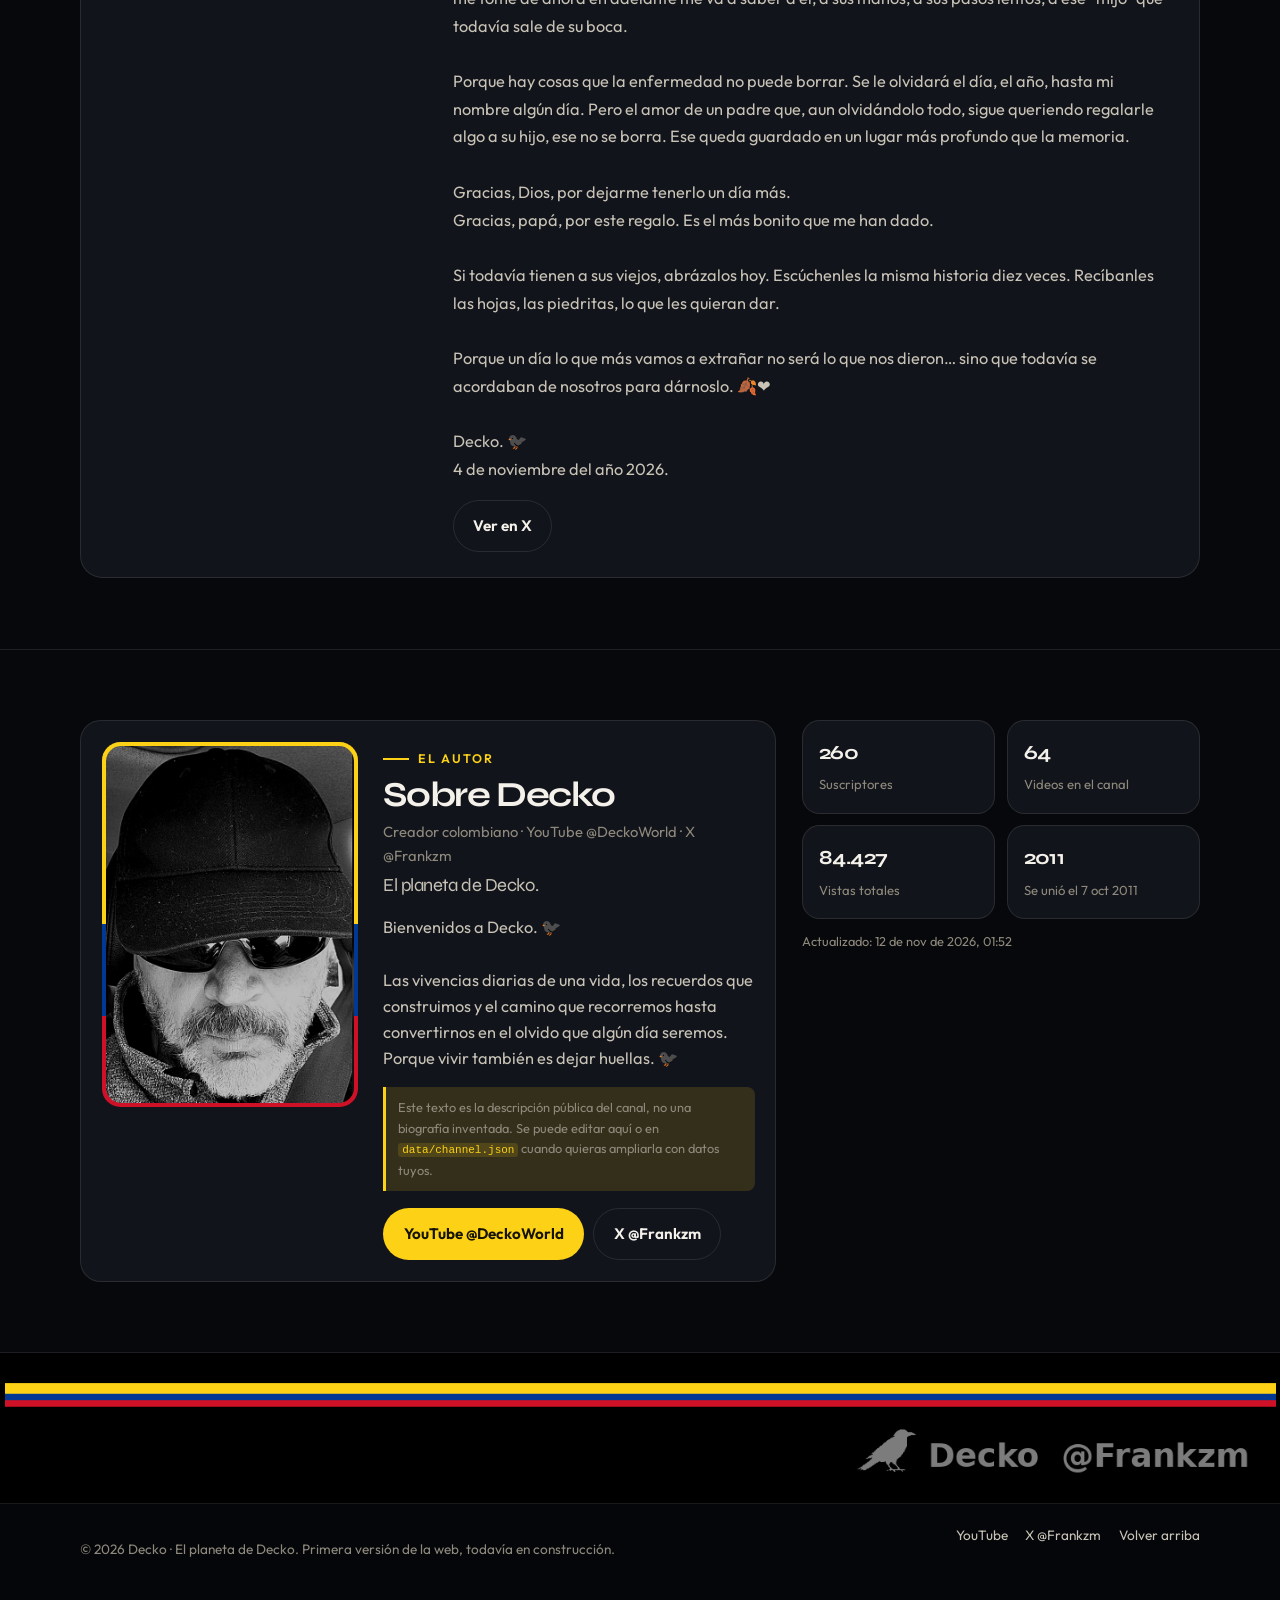
==== commit b5eef156: "Añadir la sección Historias con el post de las hojas y un marco dorado. El marco sigue el anillo del" ====
--- a/index.html
+++ b/index.html
@@ -27,7 +27,7 @@
   <link rel="preconnect" href="https://fonts.gstatic.com" crossorigin>
   <link rel="preconnect" href="https://i.ytimg.com">
   <link href="https://fonts.googleapis.com/css2?family=Outfit:wght@300;400;500;600;700&family=Syne:wght@600;700;800&display=swap" rel="stylesheet">
-  <link rel="stylesheet" href="css/styles.css?v=20261112-hover">
+  <link rel="stylesheet" href="css/styles.css?v=20261112-marco">
   <script type="application/ld+json">
   {
     "@context": "https://schema.org",
@@ -74,6 +74,7 @@
       <nav class="site-nav" id="menu" data-menu>
         <a href="#videos">Videos</a>
         <a href="#viajes">Viajes</a>
+        <a href="#historias">Historias</a>
         <a href="#acerca">Acerca</a>
         <div class="nav-social">
           <a class="chip-link" href="https://www.youtube.com/@DeckoWorld" target="_blank" rel="noopener noreferrer">
@@ -176,6 +177,21 @@
       </div>
     </section>
 
+
+    <section class="section" id="historias">
+      <div class="wrap">
+        <div class="section-head">
+          <div>
+            <h2>Historias</h2>
+            <p class="lede">Historias publicadas en @Frankzm. Cada una tiene su foto, el texto completo y el enlace al original.</p>
+          </div>
+        </div>
+        <div class="x-posts" data-x-posts>
+          <p class="empty-msg">Cargando posts…</p>
+        </div>
+      </div>
+    </section>
+
     <section class="section" id="acerca">
       <div class="wrap about">
         <div class="about-card author-block">
@@ -237,6 +253,6 @@
     </div>
   </div>
 
-  <script src="js/main.js?v=20261112-hover" defer></script>
+  <script src="js/main.js?v=20261112-marco" defer></script>
 </body>
 </html>
--- a/css/styles.css
+++ b/css/styles.css
@@ -811,6 +811,77 @@
   font-size: 0.8rem;
 }
 
+
+/* Posts de X */
+.x-posts {
+  display: grid;
+  gap: 1.6rem;
+}
+.x-post {
+  display: grid;
+  gap: 0;
+  background: var(--bg-card);
+  border: 1px solid var(--line);
+  border-radius: calc(var(--radius) + 0.3rem);
+  overflow: visible;
+}
+.x-post-photo {
+  position: relative;
+  margin: 1.15rem 1.15rem 0.35rem;
+  padding: 6px;
+  background:
+    linear-gradient(#0b0c10, #0b0c10) padding-box,
+    linear-gradient(160deg, #f6d889 0%, #e39a1c 48%, #c56e0b 100%) border-box;
+  border: 4px solid transparent;
+  border-radius: 1.35rem;
+  box-shadow:
+    0 0 0 3px #0b0c10,
+    0 0 0 5px rgba(227, 154, 28, 0.55);
+}
+.x-post-photo::before,
+.x-post-photo::after {
+  content: "";
+  position: absolute;
+  top: 50%;
+  width: 11px;
+  height: 3px;
+  background: #f6d889;
+  border-radius: 2px;
+  transform: translateY(-50%);
+  box-shadow: 0 0 0 2px #0b0c10;
+}
+.x-post-photo::before { left: -8px; }
+.x-post-photo::after { right: -8px; }
+.x-post-photo picture,
+.x-post-photo img {
+  width: 100%;
+  height: auto;
+  display: block;
+  border-radius: 1.05rem;
+}
+.x-post-body {
+  padding: 1.15rem 1.15rem 1.35rem;
+  display: flex;
+  flex-direction: column;
+  gap: 0.55rem;
+}
+.x-post-body h3 {
+  font-family: var(--font-display);
+  font-size: clamp(1.35rem, 3vw, 1.75rem);
+  letter-spacing: -0.03em;
+  margin: 0;
+  line-height: 1.2;
+}
+.x-post-text {
+  margin: 0;
+  color: var(--ink-soft);
+  white-space: pre-line;
+  font-size: 1.02rem;
+  line-height: 1.7;
+}
+.x-post-body .meta { margin-top: 0.1rem; }
+.x-post-body .btn { align-self: flex-start; margin-top: 0.45rem; }
+
 /* Footer */
 .site-footer {
   border-top: 1px solid var(--line);
@@ -915,6 +986,16 @@
   .stats { grid-template-columns: repeat(2, 1fr); }
   .featured { grid-template-columns: 1.4fr 1fr; align-items: center; }
   .featured-body { padding: 1.4rem 1.4rem 1.4rem 0.2rem; }
+  .x-post {
+    grid-template-columns: minmax(16rem, 22rem) 1fr;
+    align-items: start;
+  }
+  .x-post-photo {
+    position: sticky;
+    top: calc(var(--header) + 18px);
+    margin: 1.35rem 0 1.35rem 1.35rem;
+  }
+  .x-post-body { padding: 1.5rem 1.6rem 1.6rem 1.25rem; }
 }
 
 @media (min-width: 960px) {
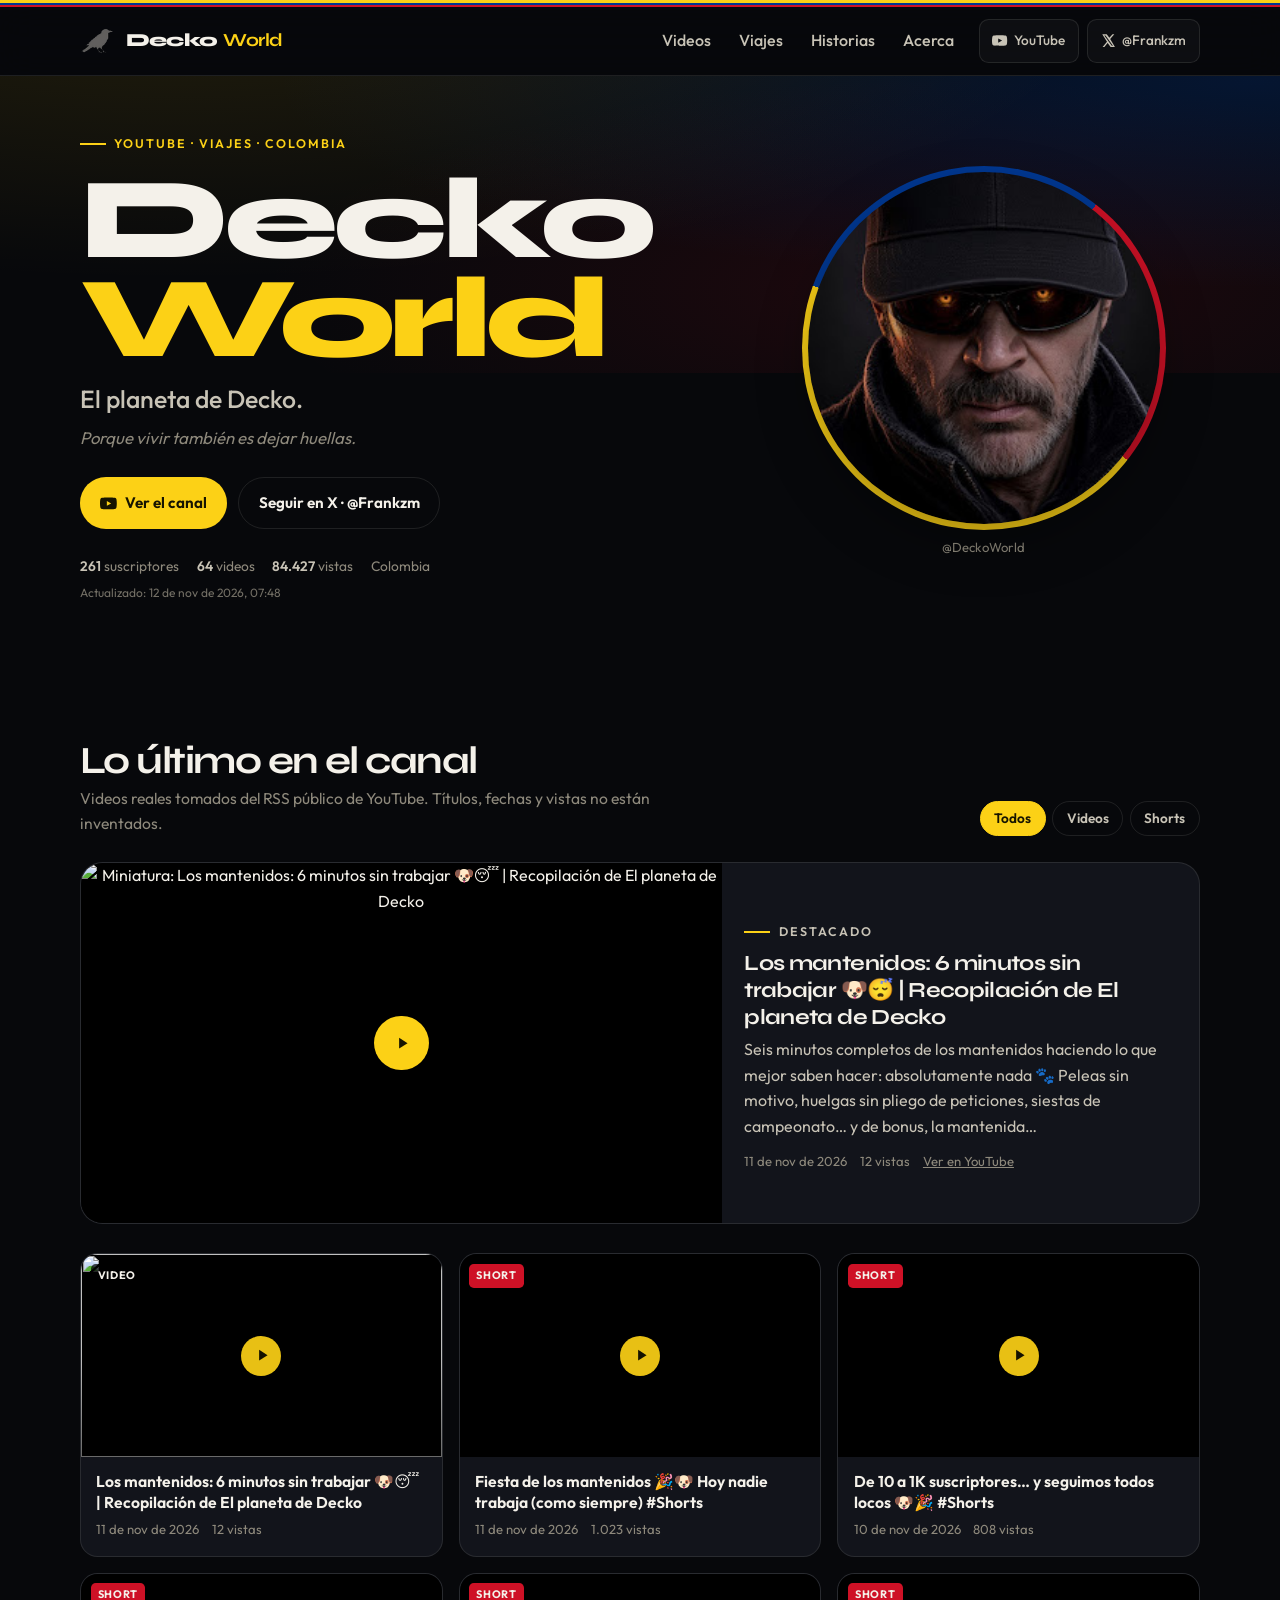
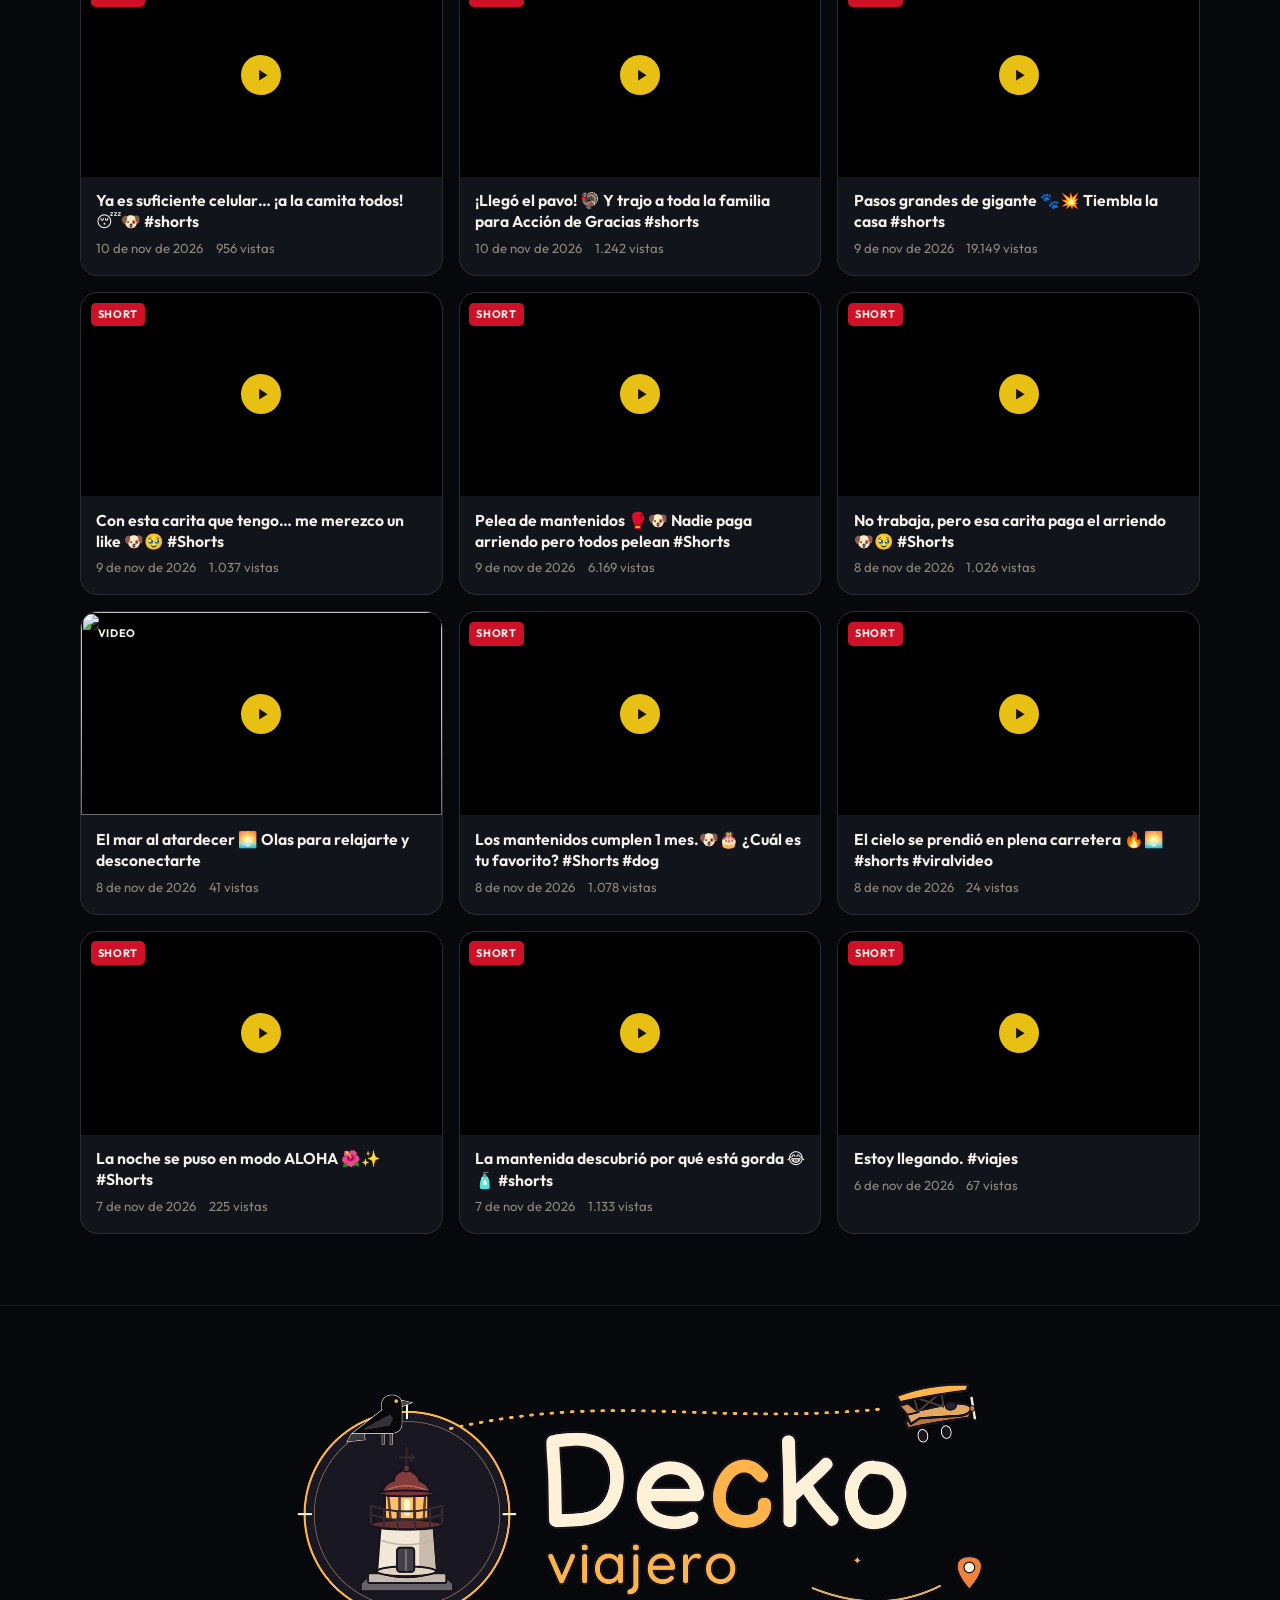
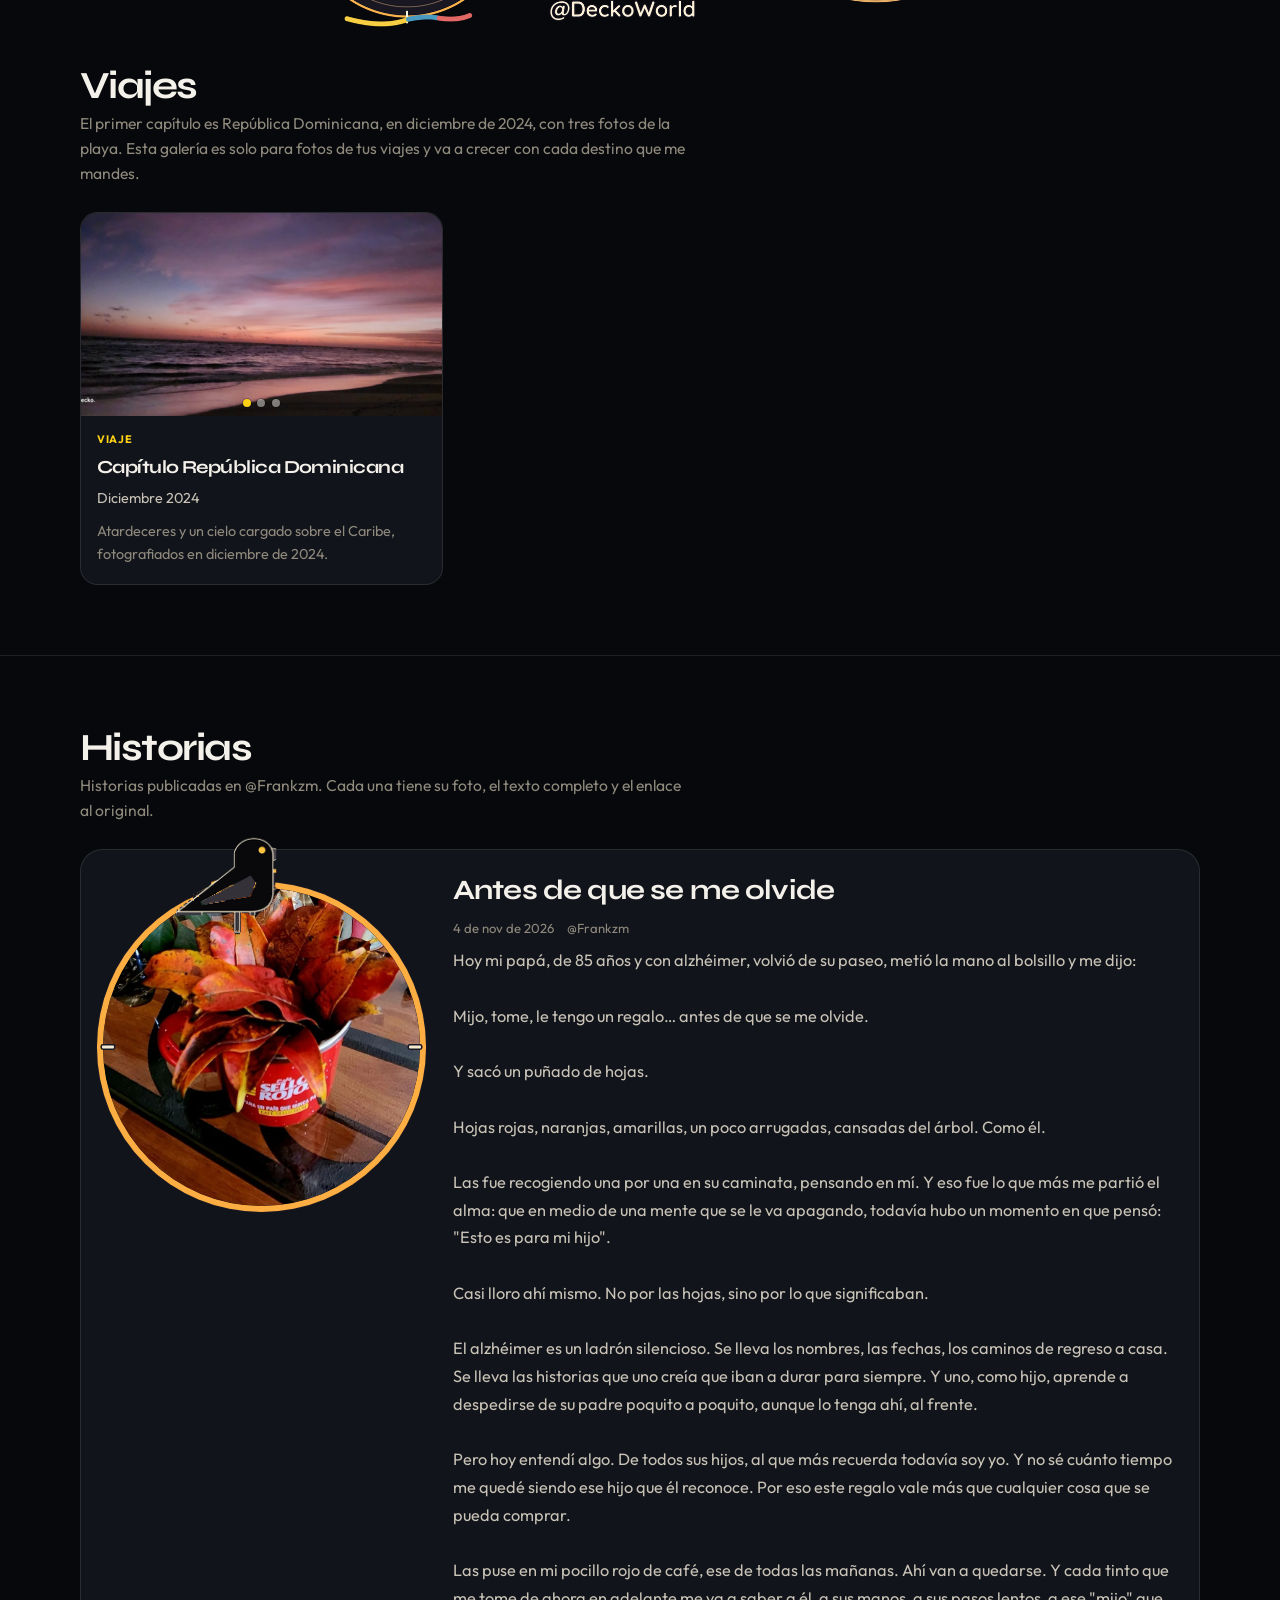
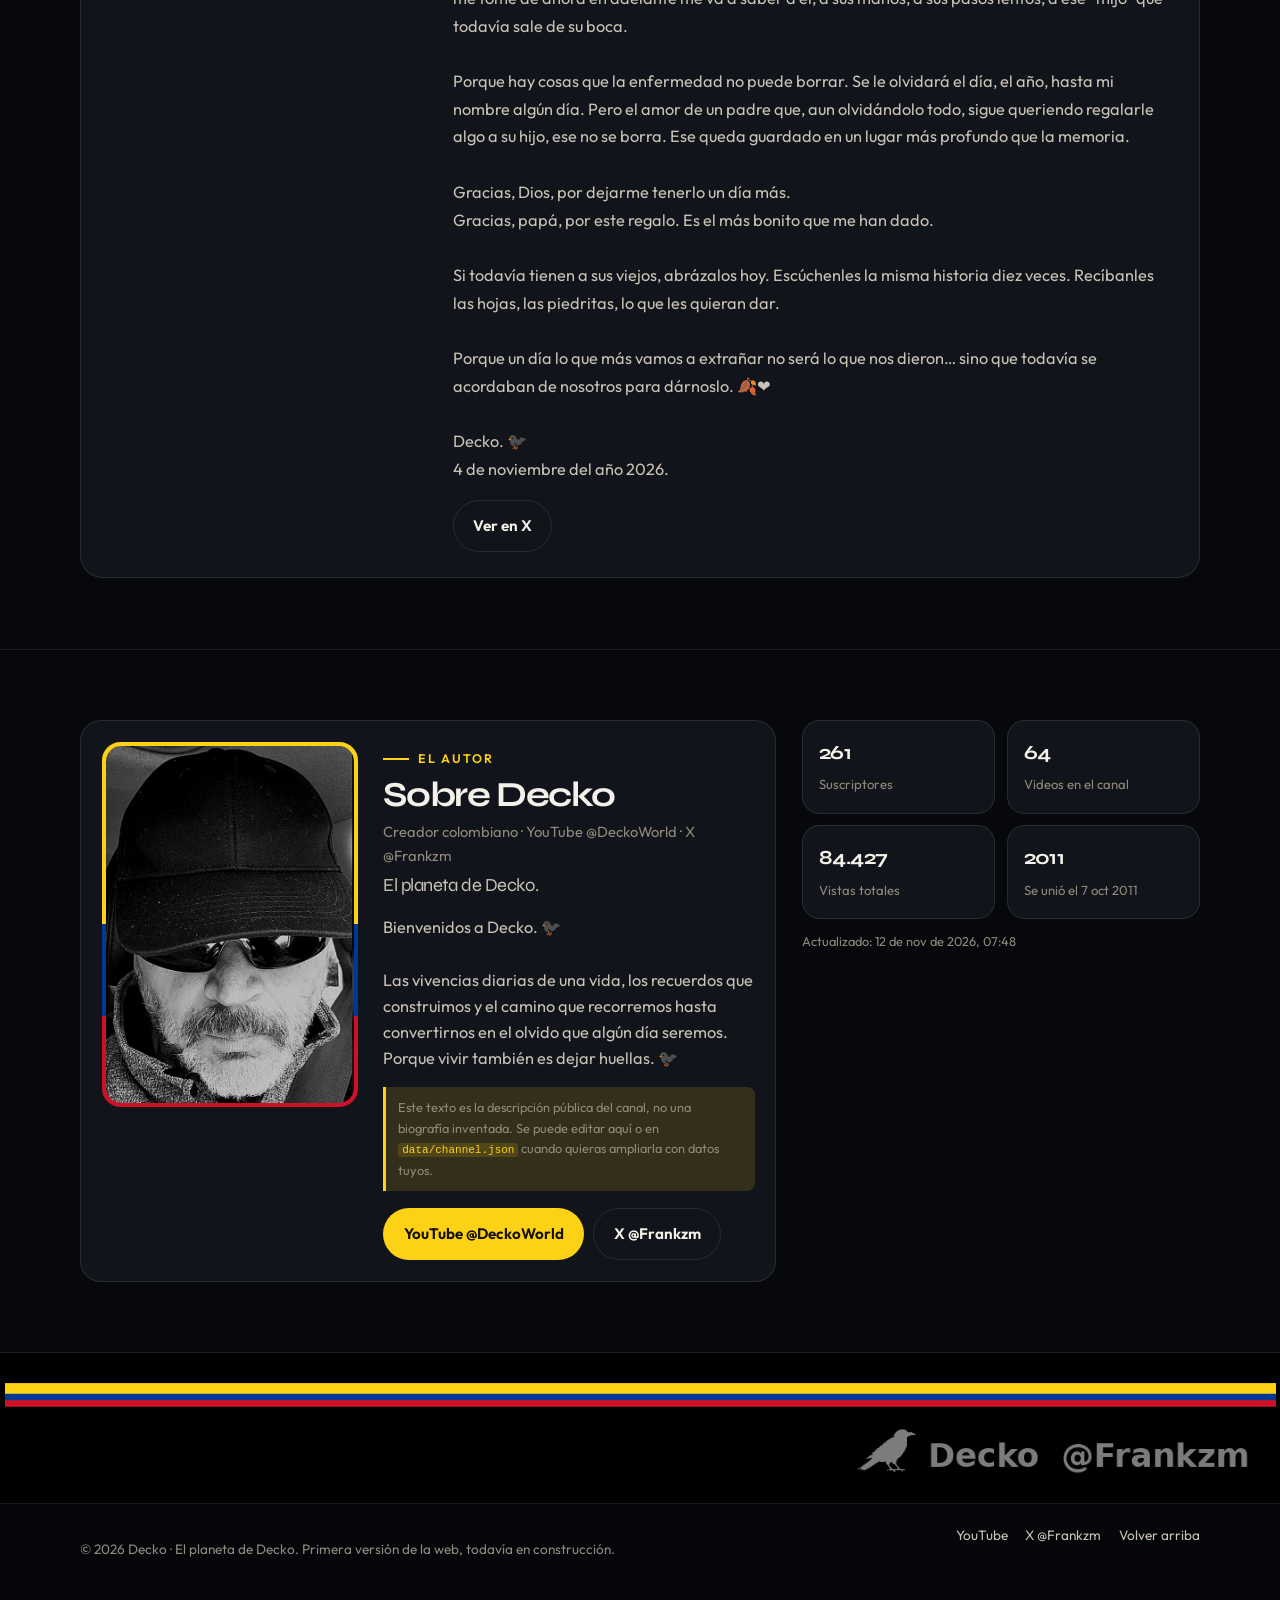
==== commit 2031ce6c: "Ajustar el marco de Historias al anillo del logo de Decko viajero. La foto queda en el círculo dorad" ====
--- a/index.html
+++ b/index.html
@@ -27,7 +27,7 @@
   <link rel="preconnect" href="https://fonts.gstatic.com" crossorigin>
   <link rel="preconnect" href="https://i.ytimg.com">
   <link href="https://fonts.googleapis.com/css2?family=Outfit:wght@300;400;500;600;700&family=Syne:wght@600;700;800&display=swap" rel="stylesheet">
-  <link rel="stylesheet" href="css/styles.css?v=20261112-marco">
+  <link rel="stylesheet" href="css/styles.css?v=20261112-logo">
   <script type="application/ld+json">
   {
     "@context": "https://schema.org",
@@ -253,6 +253,6 @@
     </div>
   </div>
 
-  <script src="js/main.js?v=20261112-marco" defer></script>
+  <script src="js/main.js?v=20261112-logo" defer></script>
 </body>
 </html>
--- a/css/styles.css
+++ b/css/styles.css
@@ -827,38 +827,53 @@
 }
 .x-post-photo {
   position: relative;
-  margin: 1.15rem 1.15rem 0.35rem;
-  padding: 6px;
-  background:
-    linear-gradient(#0b0c10, #0b0c10) padding-box,
-    linear-gradient(160deg, #f6d889 0%, #e39a1c 48%, #c56e0b 100%) border-box;
-  border: 4px solid transparent;
-  border-radius: 1.35rem;
+  margin: 2.2rem auto 1.2rem;
+  width: min(22rem, 84%);
+}
+.x-post-frame {
+  position: relative;
+  aspect-ratio: 1;
+  border-radius: 50%;
+  overflow: hidden;
+  background: #191822;
   box-shadow:
-    0 0 0 3px #0b0c10,
-    0 0 0 5px rgba(227, 154, 28, 0.55);
+    0 0 0 6px #fdae42,
+    0 0 0 7px #191822;
+}
+.x-post-frame picture,
+.x-post-frame img {
+  width: 100%;
+  height: 100%;
+  object-fit: cover;
+  object-position: 50% 58%;
+  display: block;
+  border-radius: 50%;
+}
+.x-post-crow {
+  position: absolute;
+  width: 34%;
+  left: 22%;
+  top: -17%;
+  z-index: 2;
+  pointer-events: none;
+  height: auto;
+  display: block;
 }
 .x-post-photo::before,
 .x-post-photo::after {
   content: "";
   position: absolute;
   top: 50%;
-  width: 11px;
+  width: 12px;
   height: 3px;
-  background: #f6d889;
-  border-radius: 2px;
+  background: #f3ead2;
+  border-radius: 1px;
   transform: translateY(-50%);
-  box-shadow: 0 0 0 2px #0b0c10;
-}
-.x-post-photo::before { left: -8px; }
-.x-post-photo::after { right: -8px; }
-.x-post-photo picture,
-.x-post-photo img {
-  width: 100%;
-  height: auto;
-  display: block;
-  border-radius: 1.05rem;
-}
+  z-index: 2;
+  box-shadow: 0 0 0 1.5px #191822;
+}
+.x-post-photo::before { left: -1px; }
+.x-post-photo::after { right: -1px; }
 .x-post-body {
   padding: 1.15rem 1.15rem 1.35rem;
   display: flex;
@@ -992,8 +1007,9 @@
   }
   .x-post-photo {
     position: sticky;
-    top: calc(var(--header) + 18px);
-    margin: 1.35rem 0 1.35rem 1.35rem;
+    top: calc(var(--header) + 2.4rem);
+    margin: 2.4rem 0.8rem 1.5rem 1.35rem;
+    width: auto;
   }
   .x-post-body { padding: 1.5rem 1.6rem 1.6rem 1.25rem; }
 }
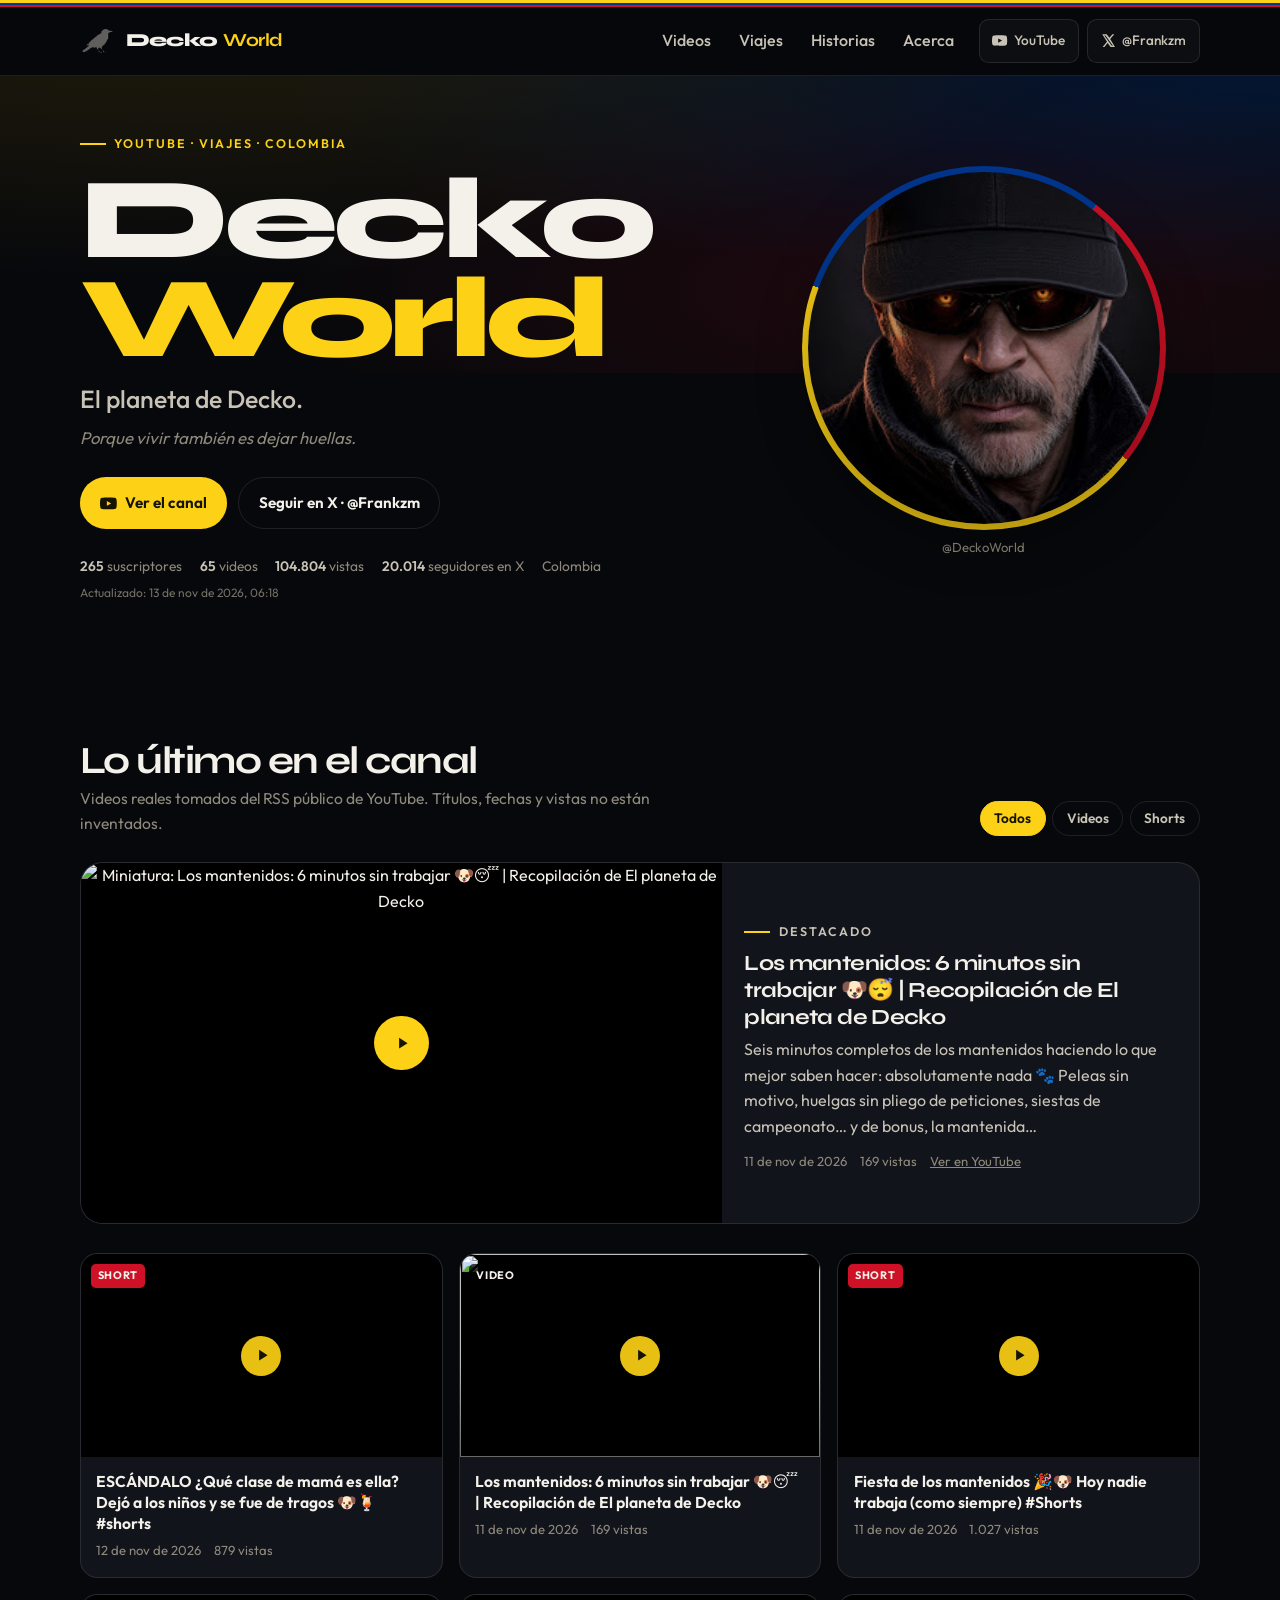
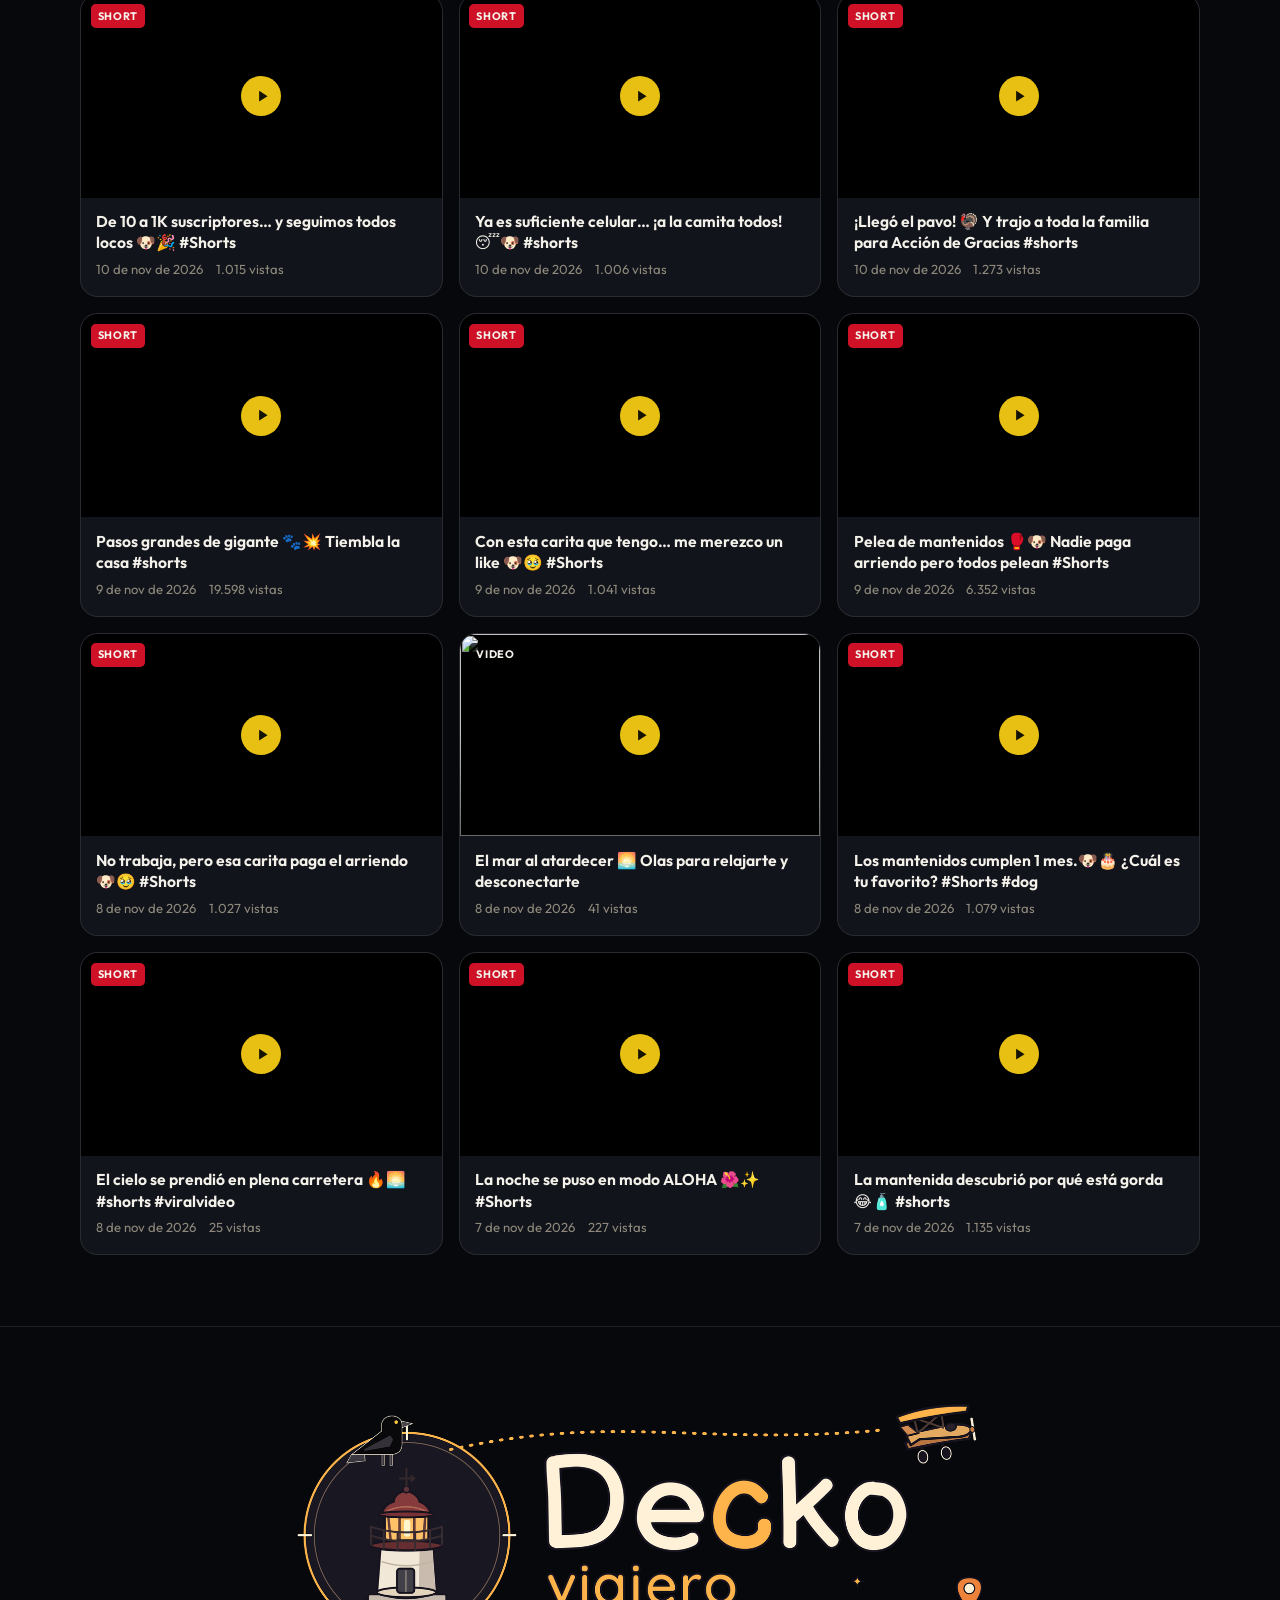
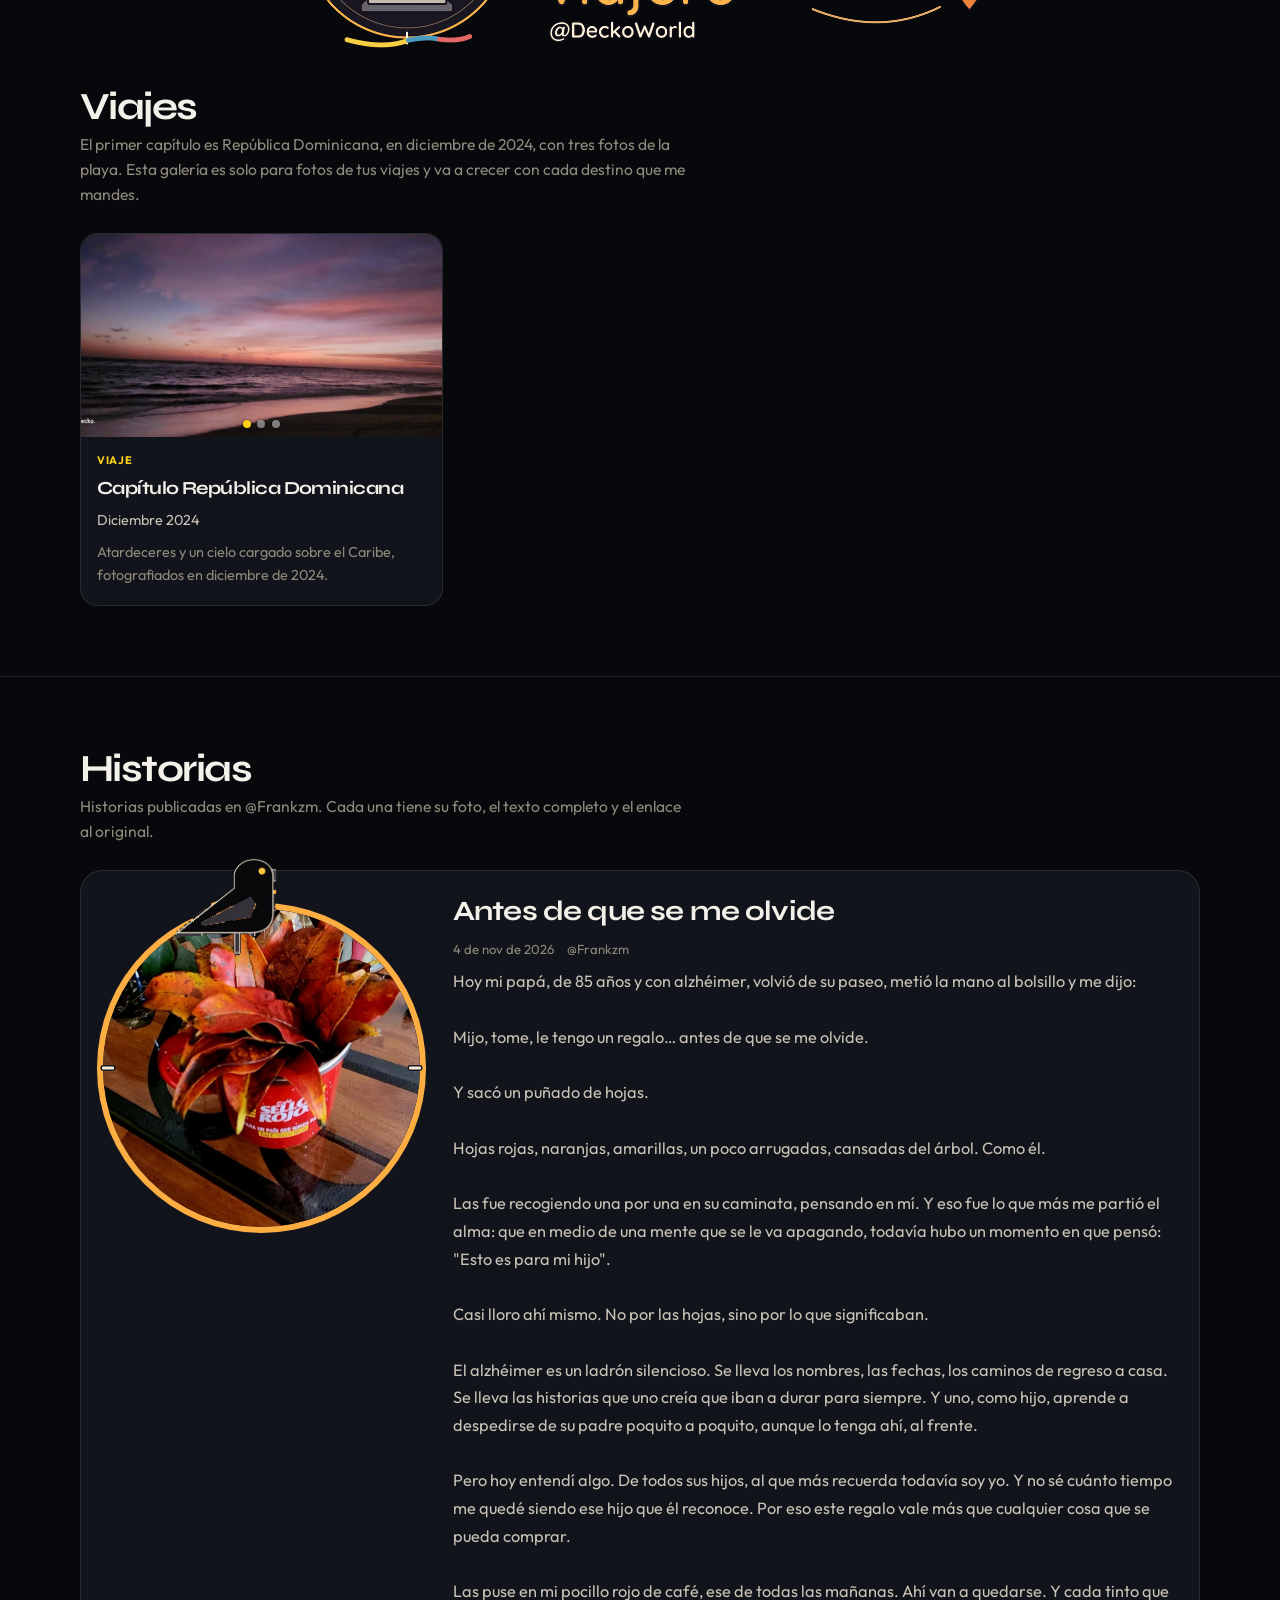
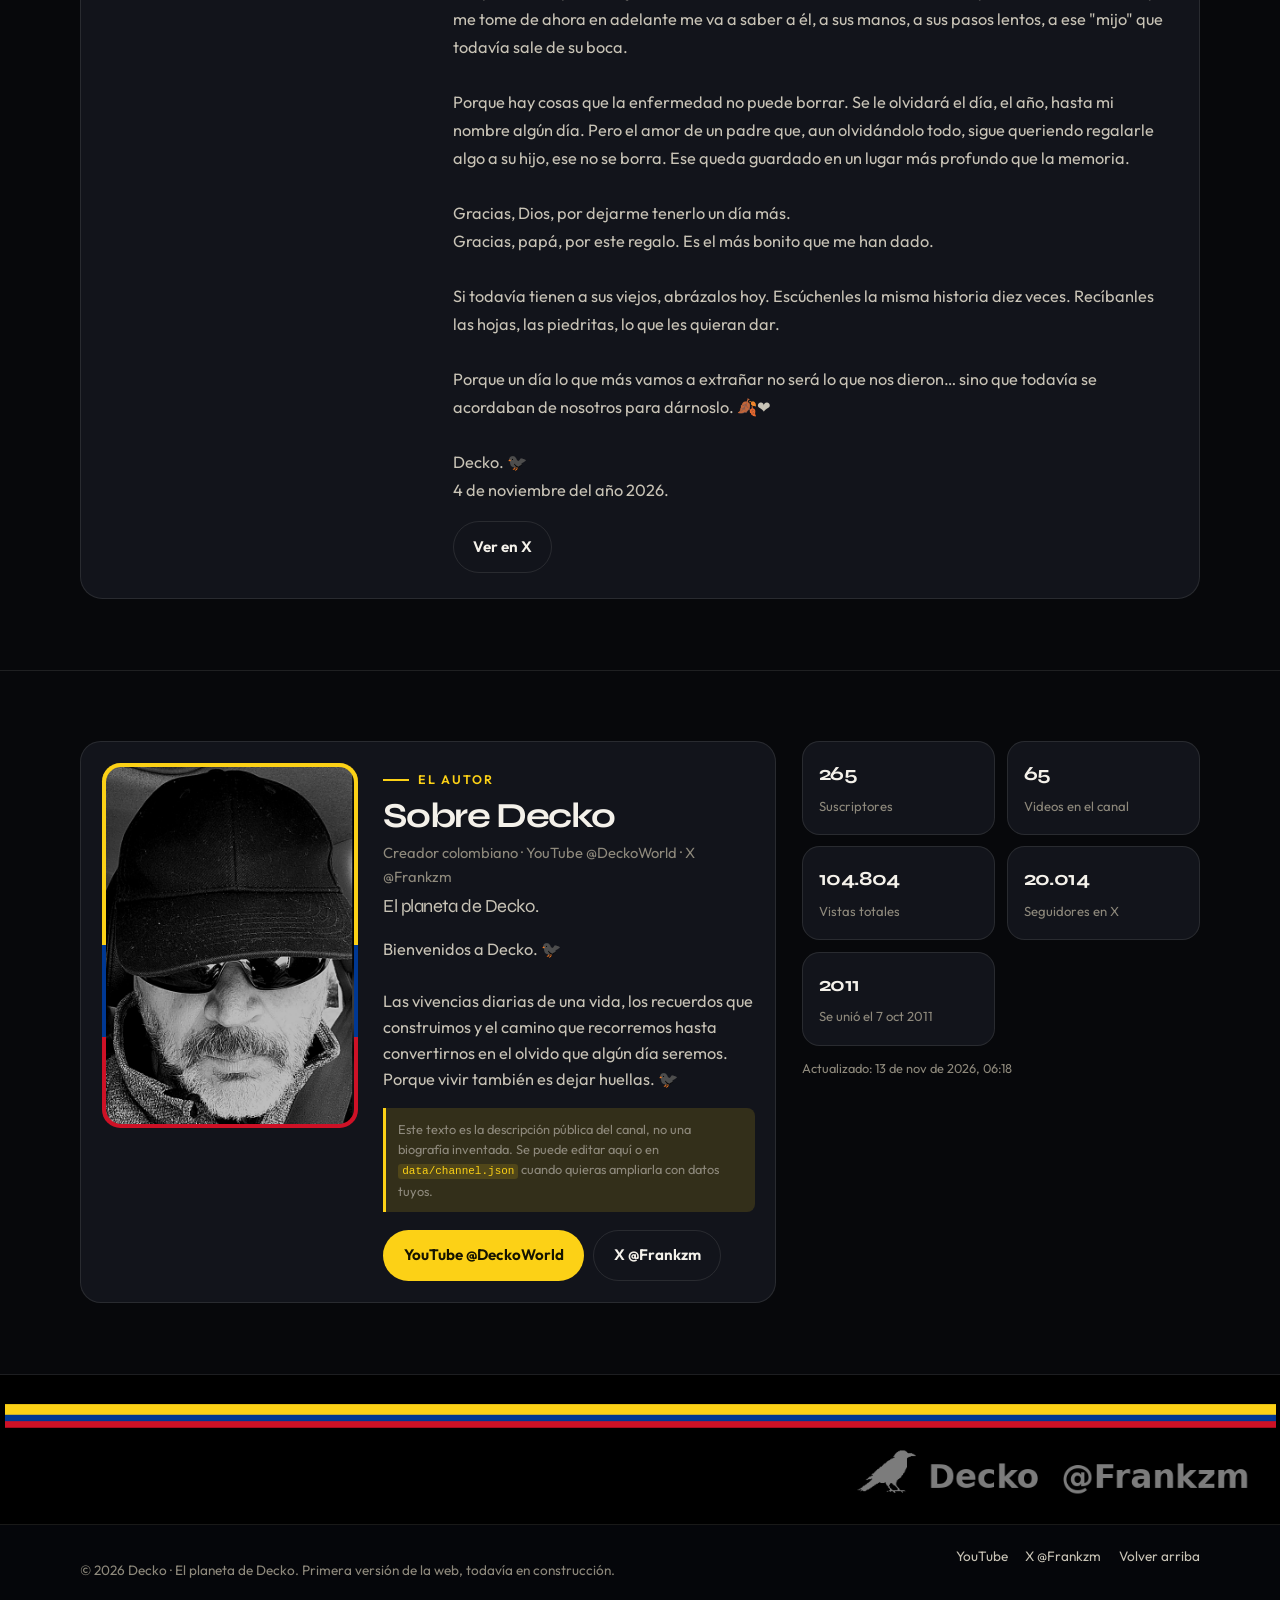
==== commit f06a9da2: "Mostrar los seguidores de X y actualizarlos junto con YouTube. El recuento de @Frankzm se guarda en " ====
--- a/index.html
+++ b/index.html
@@ -111,6 +111,7 @@
             <span><strong data-stat="subscribers">239</strong> suscriptores</span>
             <span><strong data-stat="videos">63</strong> videos</span>
             <span><strong data-stat="views">81.695</strong> vistas</span>
+            <a class="hero-stat-link" href="https://x.com/Frankzm" target="_blank" rel="noopener noreferrer"><strong data-stat="xFollowers">20.014</strong> seguidores en X</a>
             <span>Colombia</span>
             <span class="hero-note" data-updated>Actualizado: 11 nov 2026, 13:51</span>
           </div>
@@ -221,6 +222,7 @@
             <div class="stat"><b data-stat="subscribers">239</b><span>Suscriptores</span></div>
             <div class="stat"><b data-stat="videos">63</b><span>Videos en el canal</span></div>
             <div class="stat"><b data-stat="views">81.695</b><span>Vistas totales</span></div>
+            <a class="stat" href="https://x.com/Frankzm" target="_blank" rel="noopener noreferrer"><b data-stat="xFollowers">20.014</b><span>Seguidores en X</span></a>
             <div class="stat"><b>2011</b><span>Se unió el 7 oct 2011</span></div>
           </div>
           <p class="updated-at" data-updated>Actualizado: 11 nov 2026, 13:51</p>
--- a/css/styles.css
+++ b/css/styles.css
@@ -327,6 +327,14 @@
   font-size: 0.86rem;
 }
 .hero-meta strong { color: var(--ink-soft); font-weight: 600; }
+.hero-meta a.hero-stat-link {
+  color: inherit;
+  text-decoration: none;
+}
+.hero-meta a.hero-stat-link:hover strong,
+.hero-meta a.hero-stat-link:focus-visible strong {
+  text-decoration: underline;
+}
 .hero-note { width: 100%; font-size: 0.75rem; opacity: 0.8; }
 
 .hero-portrait {
@@ -803,6 +811,14 @@
   margin-bottom: 0.15rem;
 }
 .stat span { color: var(--muted); font-size: 0.82rem; }
+a.stat {
+  color: inherit;
+  text-decoration: none;
+}
+a.stat:hover,
+a.stat:focus-visible {
+  border-color: var(--ink-soft);
+}
 
 .stats-block { display: grid; gap: 0.75rem; align-content: start; }
 .updated-at {
